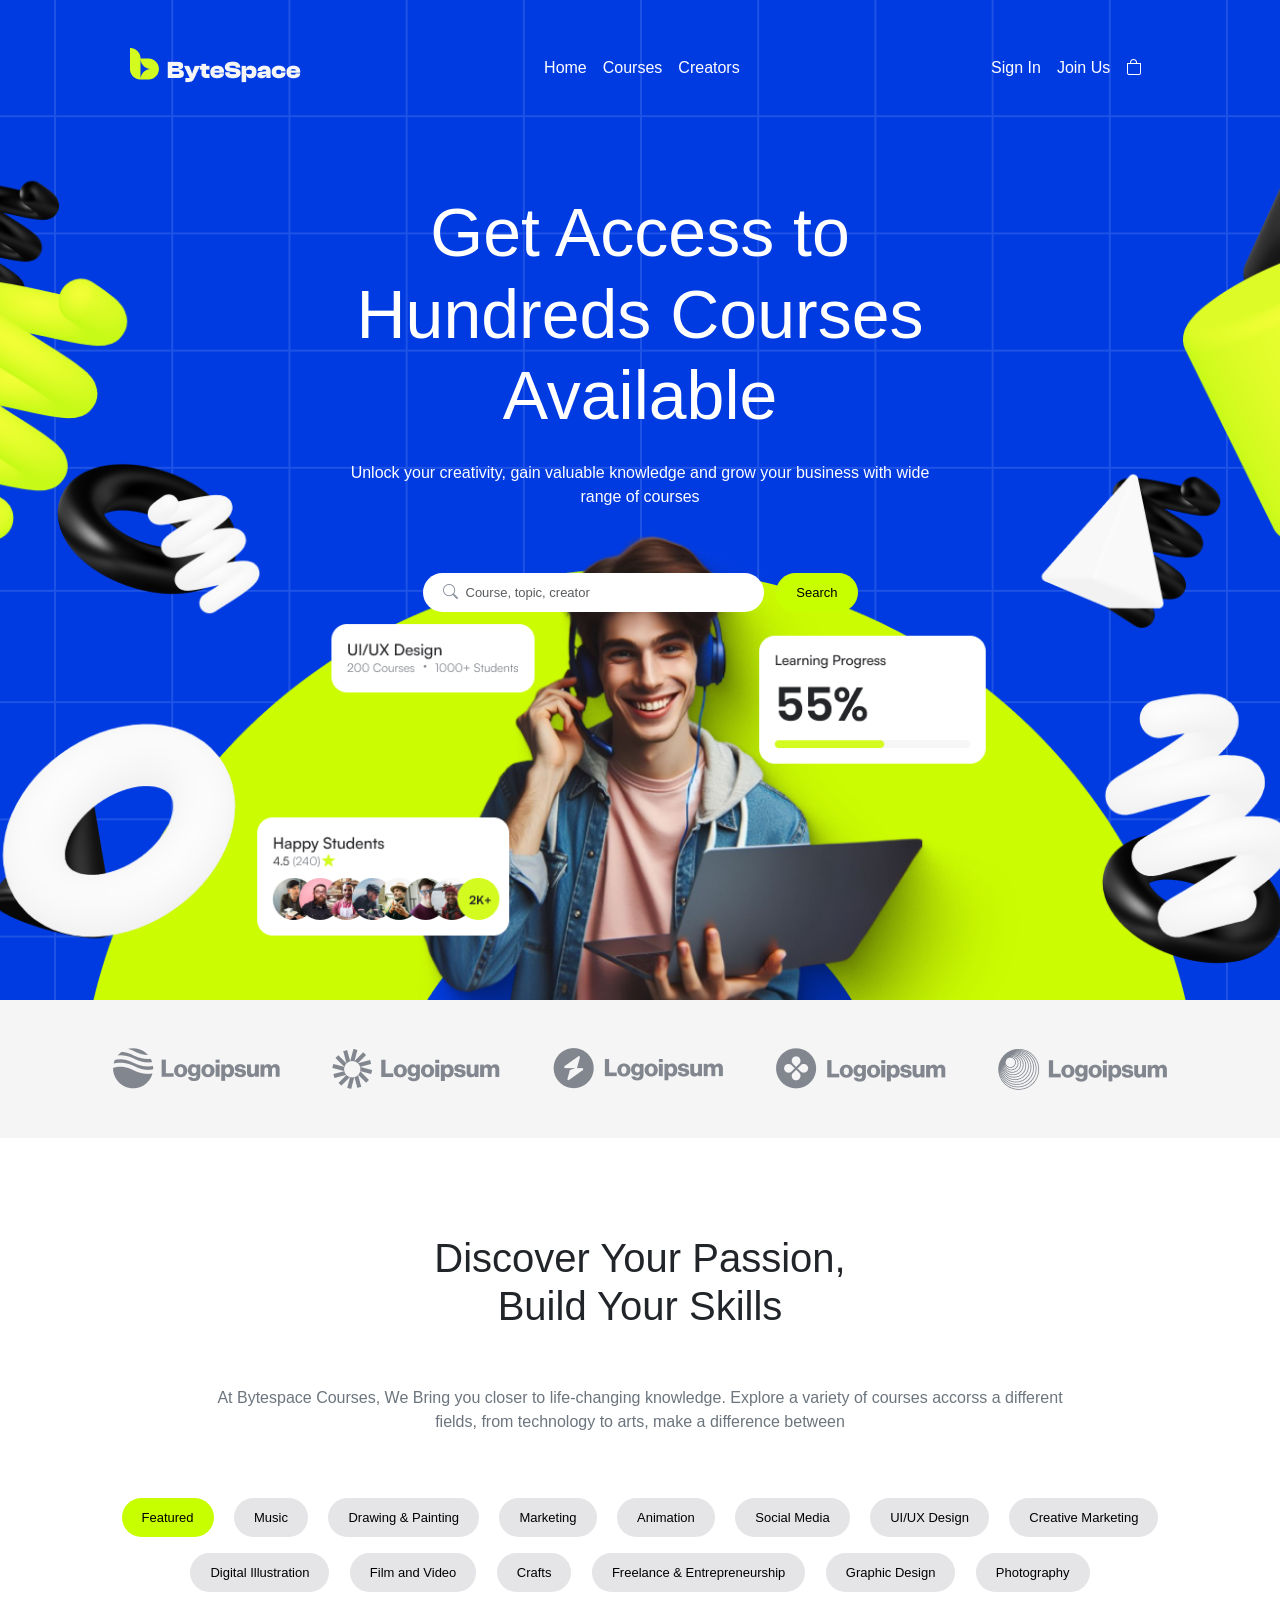
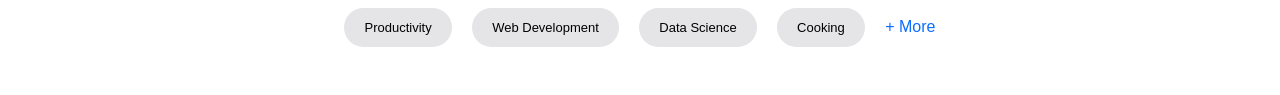
==== index.html @ 39fa448d "Completed first 3 layers" ====
<!DOCTYPE html>
<html lang="en">

<head>
    <meta charset="UTF-8">
    <meta name="viewport" content="width=device-width, initial-scale=1.0">
    <link href="https://cdn.jsdelivr.net/npm/bootstrap@5.3.8/dist/css/bootstrap.min.css" rel="stylesheet"
        integrity="sha384-sRIl4kxILFvY47J16cr9ZwB07vP4J8+LH7qKQnuqkuIAvNWLzeN8tE5YBujZqJLB" crossorigin="anonymous">
    <link rel="stylesheet" href="https://cdn.jsdelivr.net/npm/bootstrap-icons@1.13.1/font/bootstrap-icons.min.css">
    <link rel="stylesheet" href="style.css">
    <title>ByteSpace</title>
</head>

<body>
    <div class="container-top">
        <div class="container-fluid d-flex flex-row justify-content-around pt-5">
            <div><a href="#" class="text-decoration-none"><img class="m-0" src="./images/Header_Logo.png" alt=""></a>
            </div>
            <div>
                <ul class="list-unstyled d-flex flex-row justify-content-center pt-2">
                    <li><a class="text-decoration-none text- text-white px-2" href="#">Home</a></li>
                    <li><a class="text-decoration-none text-white px-2" href="#">Courses</a></li>
                    <li><a class="text-decoration-none text-white px-2" href="#">Creators</a></li>
                </ul>
            </div>
            <div>
                <ul class="list-unstyled d-flex flex-row justify-content-center pt-2">
                    <li><a class="text-decoration-none text- text-white px-2" href="#">Sign In</a></li>
                    <li><a class="text-decoration-none text-white px-2" href="#">Join Us</a></li>
                    <li><a class="text-decoration-none text-white px-2" href="#"><i class="bi bi-bag"></i></a></li>
                </ul>
            </div>

        </div>
        <div class="container-fluid w-50 text-center pt-5">
            <h1 class="text-white pt-5 font-size-100">Get Access to Hundreds Courses Available</h1>
            <p class="text-white pt-3">Unlock your creativity, gain valuable knowledge and grow your business with wide
                range of courses</p>
        </div>
        <div class="container-fluid w-100 d-flex flex-row justify-content-center pt-5">
            <div class="search-container w-100 text-center">
                <div class="search-box">
                    <i class="bi bi-search search-icon"></i>

                    <input type="text" class="form-control search-input" placeholder="Course, topic, creator" />
                </div>

                <button class="btn btn-design-1">
                    Search
                </button>
            </div>
        </div>
    </div>

    <div class="container-fluid logos-background">
        <div class="d-flex flex-row justify-content-evenly py-5 px-5">
            <a href="#"><img src="./images/logoipsum1.png" alt=""></a>
            <a href="#"><img src="./images/logoipsum2.png" alt=""></a>
            <a href="#"><img src="./images/logoipsum3.png" alt=""></a>
            <a href="#"><img src="./images/logoipsum4.png" alt=""></a>
            <a href="#"><img src="./images/logoipsum5.png" alt=""></a>
        </div>
    </div>

    <div class="container-fluid pt-5 text-center pb-5">
        <h1 class="py-5 text-center">Discover Your Passion,<br> Build Your Skills</h1>
        <p class="text-secondary text-center">At Bytespace Courses, We Bring you closer to life-changing knowledge.
            Explore a variety of courses accorss a different <br> fields, from technology to arts, make a difference
            between </p>
        <div class="text-center pt-5">
            <div class="pb-3">
                <button class="btn btn-design-1 mx-2">Featured</button>
                <button class="btn btn-design-2 mx-2">Music</button>
                <button class="btn btn-design-2 mx-2">Drawing & Painting</button>
                <button class="btn btn-design-2 mx-2">Marketing</button>
                <button class="btn btn-design-2 mx-2">Animation</button>
                <button class="btn btn-design-2 mx-2">Social Media</button>
                <button class="btn btn-design-2 mx-2">UI/UX Design</button>
                <button class="btn btn-design-2 mx-2">Creative Marketing</button>
            </div>
            <div class="pb-3">
                <button class="btn btn-design-2 mx-2">Digital Illustration</button>
                <button class="btn btn-design-2 mx-2">Film and Video</button>
                <button class="btn btn-design-2 mx-2">Crafts</button>
                <button class="btn btn-design-2 mx-2">Freelance & Entrepreneurship</button>
                <button class="btn btn-design-2 mx-2">Graphic Design</button>
                <button class="btn btn-design-2 mx-2">Photography</button>
            </div>
            <div>
                <button class="btn btn-design-2 mx-2">Productivity</button>
                <button class="btn btn-design-2 mx-2">Web Development</button>
                <button class="btn btn-design-2 mx-2">Data Science</button>
                <button class="btn btn-design-2 mx-2">Cooking</button>
                <a href="#" class="text-decoration-none text-primary mx-2">+ More</a>
            </div>

        </div>
    </div>

    <div class="container-fluid">
        
    </div>
    <script src="https://cdn.jsdelivr.net/npm/bootstrap@5.3.8/dist/js/bootstrap.bundle.min.js"
        integrity="sha384-FKyoEForCGlyvwx9Hj09JcYn3nv7wiPVlz7YYwJrWVcXK/BmnVDxM+D2scQbITxI"
        crossorigin="anonymous"></script>
</body>

</html>
---- style.css ----
@import url('https://fontshare.com[]=satoshi@300,400,500,700,900&display=swap');

body {
    margin: 0;
    font-family: 'Satoshi', sans-serif;
}

.custom-width-100 {
    display: block;
    width: 100%;
}

.container-top {
    height: 1000px;
    background-image: url("./images/Hero_Frame.png");
    background-size: cover;
    background-position: center;
    background-repeat: no-repeat;
}

.font-size-100 {
    font-size: 68px;
}

.search-container {
    display: flex;
    align-items: center;
    justify-content: center;
    gap: 12px;
    width: 100%;
    max-width: 435px;
}

.search-box {
    position: relative;
    flex: 1;
}

.search-icon {
    position: absolute;
    left: 20px;
    top: 50%;
    transform: translateY(-50%);
    color: #8b939f;
    font-size: 15px;
    z-index: 2;
}

.search-input {
    height: 39px;
    border: none;
    border-radius: 25px;
    padding-left: 43px;
    padding-right: 20px;
    font-size: 13px;
    box-shadow: none;
}

.search-input:focus {
    box-shadow: none;
    outline: none;
}

.btn-design-1 {
    height: 39px;
    padding: 0 20px;
    border-radius: 25px;
    background-color: #c8ff00;
    color: #000;
    border: none;
    font-size: 13px;
}

.btn-design-1:hover {
    background-color: #b8ed00;
}

.logos-background {
    background-color: #F5F5F6
}

.btn-design-2 {
    height: 39px;
    padding: 0 20px;
    border-radius: 25px;
    background-color: #E5E5E7;
    color: #000;
    border: none;
    font-size: 13px;
}

.btn-design-2:hover {
    background-color: #8b939f;
}
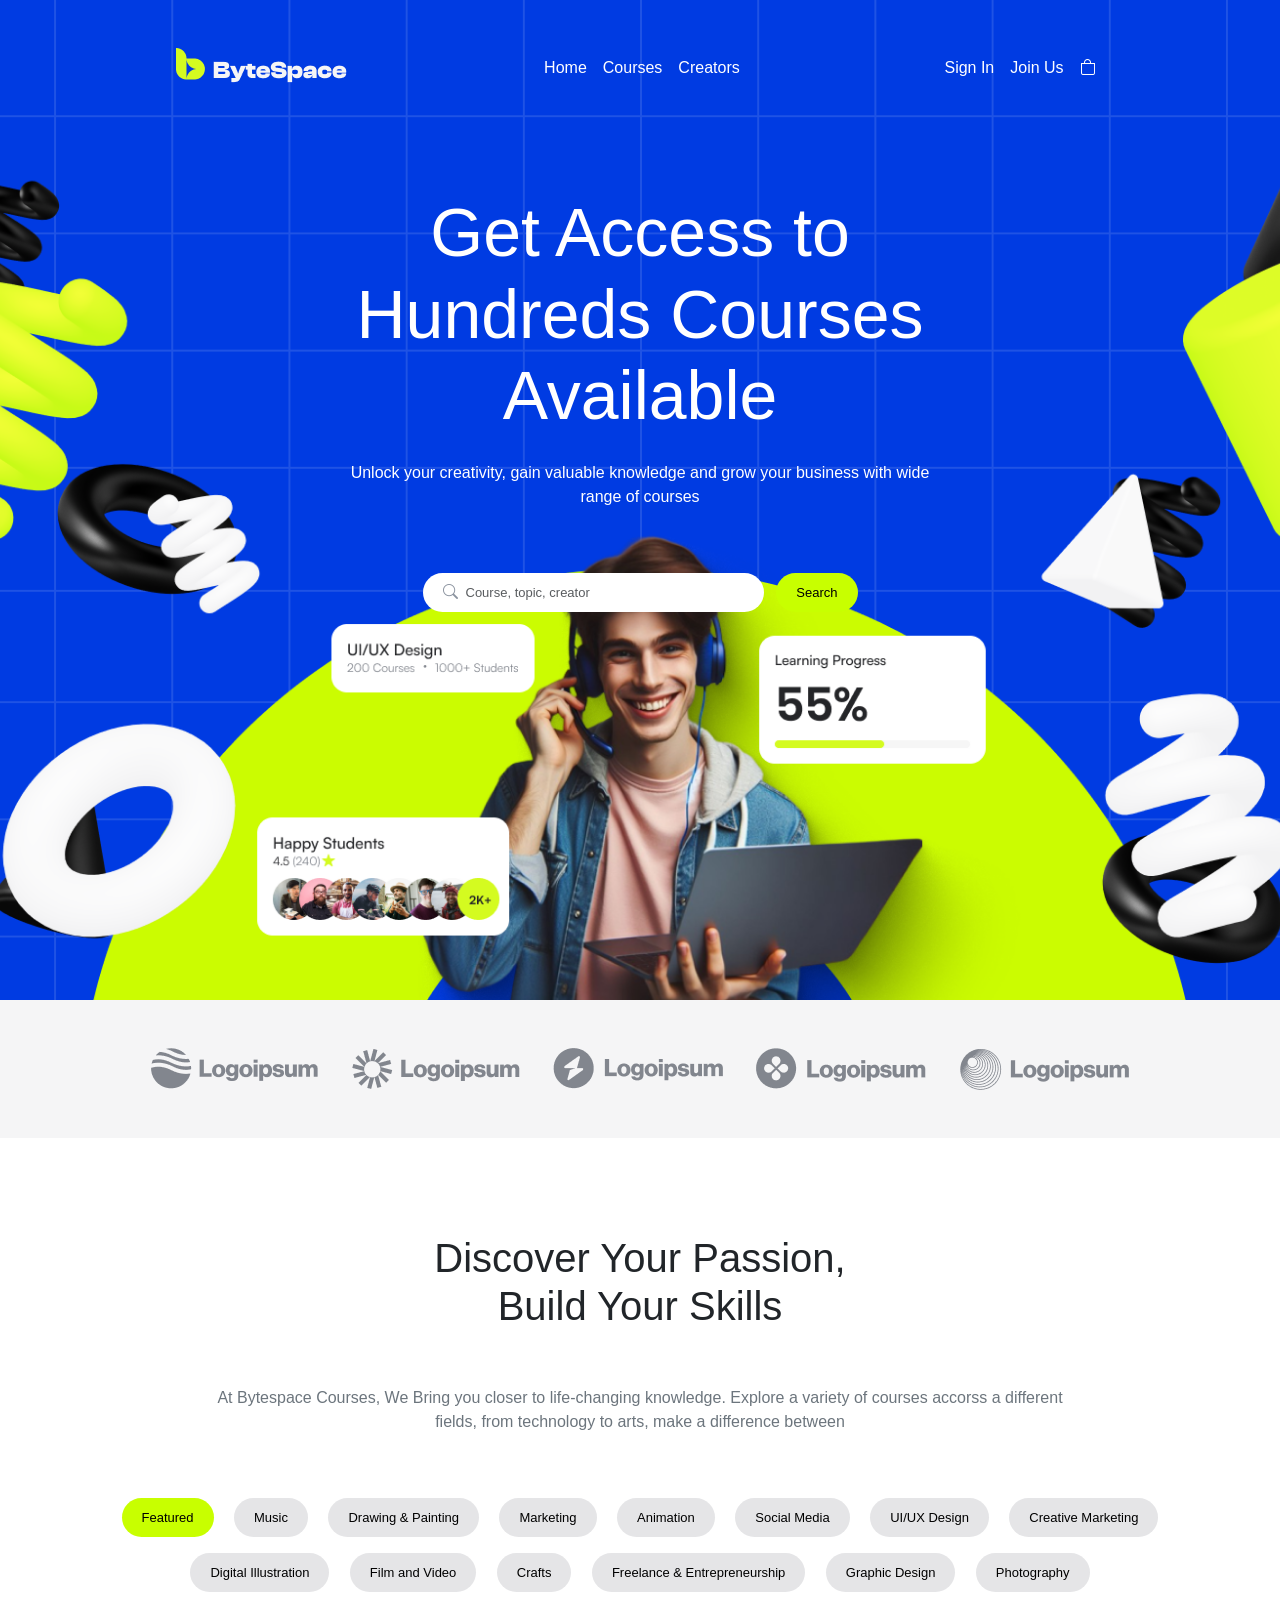
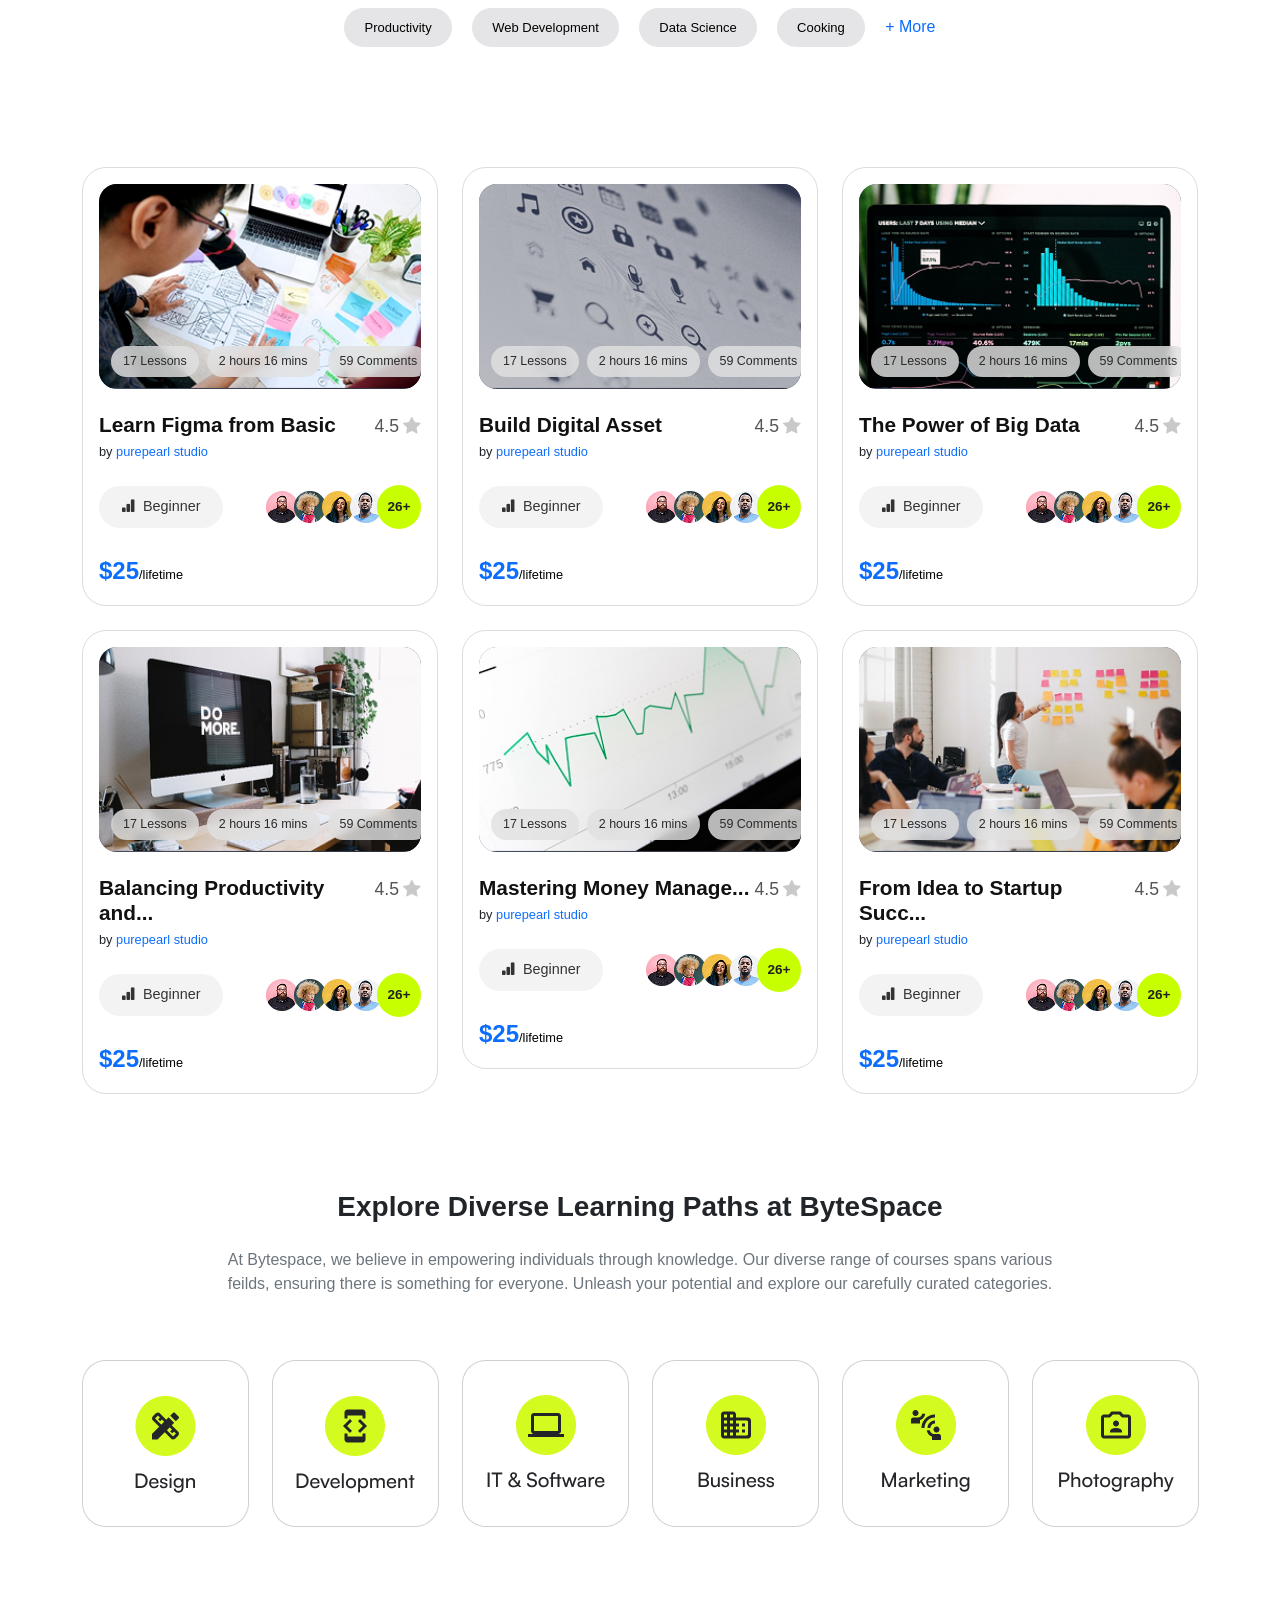
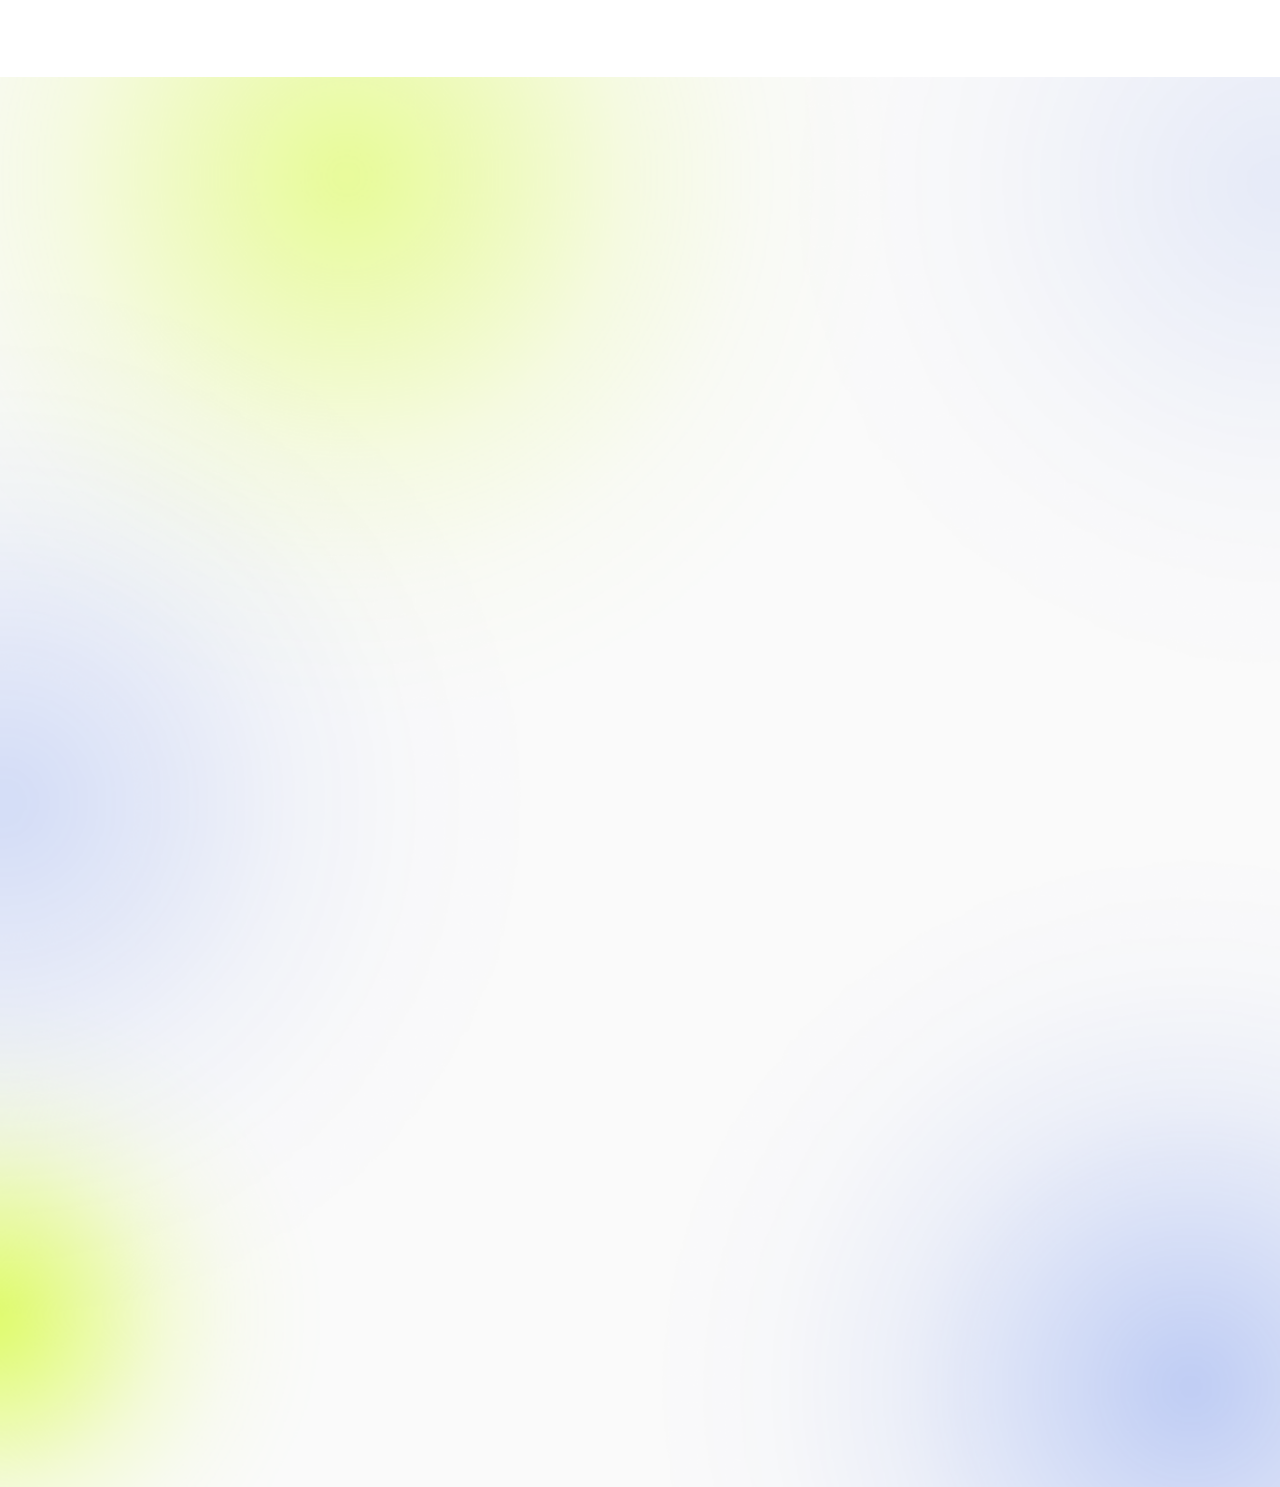
==== commit 365a9152: "Created upto the categories part" ====
--- a/index.html
+++ b/index.html
@@ -2,107 +2,338 @@
 <html lang="en">
 
 <head>
-    <meta charset="UTF-8">
-    <meta name="viewport" content="width=device-width, initial-scale=1.0">
-    <link href="https://cdn.jsdelivr.net/npm/bootstrap@5.3.8/dist/css/bootstrap.min.css" rel="stylesheet"
-        integrity="sha384-sRIl4kxILFvY47J16cr9ZwB07vP4J8+LH7qKQnuqkuIAvNWLzeN8tE5YBujZqJLB" crossorigin="anonymous">
-    <link rel="stylesheet" href="https://cdn.jsdelivr.net/npm/bootstrap-icons@1.13.1/font/bootstrap-icons.min.css">
-    <link rel="stylesheet" href="style.css">
-    <title>ByteSpace</title>
+  <meta charset="UTF-8">
+  <meta name="viewport" content="width=device-width, initial-scale=1.0">
+  <link href="https://cdn.jsdelivr.net/npm/bootstrap@5.3.8/dist/css/bootstrap.min.css" rel="stylesheet"
+    integrity="sha384-sRIl4kxILFvY47J16cr9ZwB07vP4J8+LH7qKQnuqkuIAvNWLzeN8tE5YBujZqJLB" crossorigin="anonymous">
+  <link rel="stylesheet" href="https://cdn.jsdelivr.net/npm/bootstrap-icons@1.13.1/font/bootstrap-icons.min.css">
+  <link rel="stylesheet" href="style.css">
+  <title>ByteSpace</title>
 </head>
 
 <body>
-    <div class="container-top">
-        <div class="container-fluid d-flex flex-row justify-content-around pt-5">
-            <div><a href="#" class="text-decoration-none"><img class="m-0" src="./images/Header_Logo.png" alt=""></a>
-            </div>
-            <div>
-                <ul class="list-unstyled d-flex flex-row justify-content-center pt-2">
-                    <li><a class="text-decoration-none text- text-white px-2" href="#">Home</a></li>
-                    <li><a class="text-decoration-none text-white px-2" href="#">Courses</a></li>
-                    <li><a class="text-decoration-none text-white px-2" href="#">Creators</a></li>
-                </ul>
-            </div>
-            <div>
-                <ul class="list-unstyled d-flex flex-row justify-content-center pt-2">
-                    <li><a class="text-decoration-none text- text-white px-2" href="#">Sign In</a></li>
-                    <li><a class="text-decoration-none text-white px-2" href="#">Join Us</a></li>
-                    <li><a class="text-decoration-none text-white px-2" href="#"><i class="bi bi-bag"></i></a></li>
-                </ul>
-            </div>
-
-        </div>
-        <div class="container-fluid w-50 text-center pt-5">
-            <h1 class="text-white pt-5 font-size-100">Get Access to Hundreds Courses Available</h1>
-            <p class="text-white pt-3">Unlock your creativity, gain valuable knowledge and grow your business with wide
-                range of courses</p>
-        </div>
-        <div class="container-fluid w-100 d-flex flex-row justify-content-center pt-5">
-            <div class="search-container w-100 text-center">
-                <div class="search-box">
-                    <i class="bi bi-search search-icon"></i>
-
-                    <input type="text" class="form-control search-input" placeholder="Course, topic, creator" />
-                </div>
-
-                <button class="btn btn-design-1">
-                    Search
-                </button>
-            </div>
-        </div>
-    </div>
-
-    <div class="container-fluid logos-background">
-        <div class="d-flex flex-row justify-content-evenly py-5 px-5">
-            <a href="#"><img src="./images/logoipsum1.png" alt=""></a>
-            <a href="#"><img src="./images/logoipsum2.png" alt=""></a>
-            <a href="#"><img src="./images/logoipsum3.png" alt=""></a>
-            <a href="#"><img src="./images/logoipsum4.png" alt=""></a>
-            <a href="#"><img src="./images/logoipsum5.png" alt=""></a>
-        </div>
-    </div>
-
-    <div class="container-fluid pt-5 text-center pb-5">
-        <h1 class="py-5 text-center">Discover Your Passion,<br> Build Your Skills</h1>
-        <p class="text-secondary text-center">At Bytespace Courses, We Bring you closer to life-changing knowledge.
-            Explore a variety of courses accorss a different <br> fields, from technology to arts, make a difference
-            between </p>
-        <div class="text-center pt-5">
-            <div class="pb-3">
-                <button class="btn btn-design-1 mx-2">Featured</button>
-                <button class="btn btn-design-2 mx-2">Music</button>
-                <button class="btn btn-design-2 mx-2">Drawing & Painting</button>
-                <button class="btn btn-design-2 mx-2">Marketing</button>
-                <button class="btn btn-design-2 mx-2">Animation</button>
-                <button class="btn btn-design-2 mx-2">Social Media</button>
-                <button class="btn btn-design-2 mx-2">UI/UX Design</button>
-                <button class="btn btn-design-2 mx-2">Creative Marketing</button>
-            </div>
-            <div class="pb-3">
-                <button class="btn btn-design-2 mx-2">Digital Illustration</button>
-                <button class="btn btn-design-2 mx-2">Film and Video</button>
-                <button class="btn btn-design-2 mx-2">Crafts</button>
-                <button class="btn btn-design-2 mx-2">Freelance & Entrepreneurship</button>
-                <button class="btn btn-design-2 mx-2">Graphic Design</button>
-                <button class="btn btn-design-2 mx-2">Photography</button>
-            </div>
-            <div>
-                <button class="btn btn-design-2 mx-2">Productivity</button>
-                <button class="btn btn-design-2 mx-2">Web Development</button>
-                <button class="btn btn-design-2 mx-2">Data Science</button>
-                <button class="btn btn-design-2 mx-2">Cooking</button>
-                <a href="#" class="text-decoration-none text-primary mx-2">+ More</a>
-            </div>
-
-        </div>
-    </div>
-
-    <div class="container-fluid">
-        
-    </div>
-    <script src="https://cdn.jsdelivr.net/npm/bootstrap@5.3.8/dist/js/bootstrap.bundle.min.js"
-        integrity="sha384-FKyoEForCGlyvwx9Hj09JcYn3nv7wiPVlz7YYwJrWVcXK/BmnVDxM+D2scQbITxI"
-        crossorigin="anonymous"></script>
+  <div class="container-top">
+    <div class="container d-flex flex-row justify-content-around pt-5">
+      <div><a href="#" class="text-decoration-none"><img class="m-0" src="./images/Header_Logo.png" alt=""></a>
+      </div>
+      <div>
+        <ul class="list-unstyled d-flex flex-row justify-content-center pt-2">
+          <li><a class="text-decoration-none text- text-white px-2" href="#">Home</a></li>
+          <li><a class="text-decoration-none text-white px-2" href="#">Courses</a></li>
+          <li><a class="text-decoration-none text-white px-2" href="#">Creators</a></li>
+        </ul>
+      </div>
+      <div>
+        <ul class="list-unstyled d-flex flex-row justify-content-center pt-2">
+          <li><a class="text-decoration-none text- text-white px-2" href="#">Sign In</a></li>
+          <li><a class="text-decoration-none text-white px-2" href="#">Join Us</a></li>
+          <li><a class="text-decoration-none text-white px-2" href="#"><i class="bi bi-bag"></i></a></li>
+        </ul>
+      </div>
+
+    </div>
+    <div class="container-fluid w-50 text-center pt-5">
+      <h1 class="text-white pt-5 font-size-68">Get Access to Hundreds Courses Available</h1>
+      <p class="text-white pt-3">Unlock your creativity, gain valuable knowledge and grow your business with wide
+        range of courses</p>
+    </div>
+    <div class="container-fluid w-100 d-flex flex-row justify-content-center pt-5">
+      <div class="search-container w-100 text-center">
+        <div class="search-box">
+          <i class="bi bi-search search-icon"></i>
+
+          <input type="text" class="form-control search-input" placeholder="Course, topic, creator" />
+        </div>
+
+        <button class="btn btn-design-1">
+          Search
+        </button>
+      </div>
+    </div>
+  </div>
+
+  <div class="container-fluid logos-background">
+
+    <div class="container d-flex flex-row justify-content-evenly py-5 px-5">
+      <a href="#"><img src="./images/logoipsum1.png" alt=""></a>
+      <a href="#"><img src="./images/logoipsum2.png" alt=""></a>
+      <a href="#"><img src="./images/logoipsum3.png" alt=""></a>
+      <a href="#"><img src="./images/logoipsum4.png" alt=""></a>
+      <a href="#"><img src="./images/logoipsum5.png" alt=""></a>
+    </div>
+  </div>
+
+  <div class="container pt-5 text-center pb-5">
+    <h1 class="py-5 text-center">Discover Your Passion,<br> Build Your Skills</h1>
+    <p class="text-secondary text-center">At Bytespace Courses, We Bring you closer to life-changing knowledge.
+      Explore a variety of courses accorss a different <br> fields, from technology to arts, make a difference
+      between </p>
+    <div class="text-center pt-5">
+      <div class="pb-3">
+        <button class="btn btn-design-1 mx-2">Featured</button>
+        <button class="btn btn-design-2 mx-2">Music</button>
+        <button class="btn btn-design-2 mx-2">Drawing & Painting</button>
+        <button class="btn btn-design-2 mx-2">Marketing</button>
+        <button class="btn btn-design-2 mx-2">Animation</button>
+        <button class="btn btn-design-2 mx-2">Social Media</button>
+        <button class="btn btn-design-2 mx-2">UI/UX Design</button>
+        <button class="btn btn-design-2 mx-2">Creative Marketing</button>
+      </div>
+      <div class="pb-3">
+        <button class="btn btn-design-2 mx-2">Digital Illustration</button>
+        <button class="btn btn-design-2 mx-2">Film and Video</button>
+        <button class="btn btn-design-2 mx-2">Crafts</button>
+        <button class="btn btn-design-2 mx-2">Freelance & Entrepreneurship</button>
+        <button class="btn btn-design-2 mx-2">Graphic Design</button>
+        <button class="btn btn-design-2 mx-2">Photography</button>
+      </div>
+      <div>
+        <button class="btn btn-design-2 mx-2">Productivity</button>
+        <button class="btn btn-design-2 mx-2">Web Development</button>
+        <button class="btn btn-design-2 mx-2">Data Science</button>
+        <button class="btn btn-design-2 mx-2">Cooking</button>
+        <a href="#" class="text-decoration-none text-primary mx-2">+ More</a>
+      </div>
+
+    </div>
+  </div>
+
+  <div class="container mt-5 mb-5">
+
+    <div class="row">
+      <div class="col-4">
+        <div class="course-card mt-4">
+          <div class="course-thumb">
+            <img src="./images/course_image_1.png" alt="course image 1">
+            <div class="thumb-pills">
+              <span class="thumb-pill">17 Lessons</span>
+              <span class="thumb-pill">2 hours 16 mins</span>
+              <span class="thumb-pill">59 Comments</span>
+            </div>
+          </div>
+          <div class="d-flex justify-content-between align-items-start mt-4">
+            <div>
+              <h3 class="course-title">Learn Figma from Basic</h3>
+              <div class="course-author mt-1">by <a href="#" class="text-primary">purepearl studio</a></div>
+            </div>
+            <div class="course-rating d-flex align-items-center gap-1">
+              4.5 <i class="bi bi-star-fill"></i>
+            </div>
+          </div>
+          <div class="d-flex align-items-center justify-content-between mt-4">
+            <span class="level-pill"><i class="bi bi-bar-chart-fill"></i> Beginner</span>
+
+            <div class="avatar-group">
+              <span class="avatar"><img src="./images/person_image_1.png" alt="person image 1"></span>
+              <span class="avatar"><img src="./images/person_image_2.png" alt="person image 2"></span>
+              <span class="avatar"><img src="./images/person_image_3.png" alt="person image 3"></span>
+              <span class="avatar"><img src="./images/person_image_4.png" alt="person image 4"></span>
+              <span class="avatar more">26+</span>
+            </div>
+          </div>
+          <div class="price mt-4  text-primary">$25<small class="text-black">/lifetime</small></div>
+        </div>
+      </div>
+
+      <div class="col-4">
+        <div class="course-card mt-4">
+          <div class="course-thumb">
+            <img src="./images/course_image_2.png" alt="Course Image 2">
+            <div class="thumb-pills">
+              <span class="thumb-pill">17 Lessons</span>
+              <span class="thumb-pill">2 hours 16 mins</span>
+              <span class="thumb-pill">59 Comments</span>
+            </div>
+          </div>
+          <div class="d-flex justify-content-between align-items-start mt-4">
+            <div>
+              <h3 class="course-title">Build Digital Asset</h3>
+              <div class="course-author mt-1">by <a class="text-primary" href="#">purepearl studio</a></div>
+            </div>
+            <div class="course-rating d-flex align-items-center gap-1">
+              4.5 <i class="bi bi-star-fill"></i>
+            </div>
+          </div>
+          <div class="d-flex align-items-center justify-content-between mt-4">
+            <span class="level-pill"><i class="bi bi-bar-chart-fill"></i> Beginner</span>
+
+            <div class="avatar-group">
+              <span class="avatar"><img src="./images/person_image_1.png" alt="person image 1"></span>
+              <span class="avatar"><img src="./images/person_image_2.png" alt="person image 2"></span>
+              <span class="avatar"><img src="./images/person_image_3.png" alt="person image 3"></span>
+              <span class="avatar"><img src="./images/person_image_4.png" alt="person image 4"></span>
+              <span class="avatar more">26+</span>
+            </div>
+          </div>
+          <div class="price mt-4  text-primary">$25<small class="text-black">/lifetime</small></div>
+        </div>
+      </div>
+
+      <div class="col-4">
+        <div class="course-card mt-4">
+          <div class="course-thumb">
+            <img src="./images/course_image_3.png" alt="Course image 3">
+            <div class="thumb-pills">
+              <span class="thumb-pill">17 Lessons</span>
+              <span class="thumb-pill">2 hours 16 mins</span>
+              <span class="thumb-pill">59 Comments</span>
+            </div>
+          </div>
+          <div class="d-flex justify-content-between align-items-start mt-4">
+            <div>
+              <h3 class="course-title">The Power of Big Data</h3>
+              <div class="course-author mt-1">by <a class="text-primary" href="#">purepearl studio</a></div>
+            </div>
+            <div class="course-rating d-flex align-items-center gap-1">
+              4.5 <i class="bi bi-star-fill"></i>
+            </div>
+          </div>
+          <div class="d-flex align-items-center justify-content-between mt-4">
+            <span class="level-pill"><i class="bi bi-bar-chart-fill"></i> Beginner</span>
+
+            <div class="avatar-group">
+              <span class="avatar"><img src="./images/person_image_1.png" alt="person image 1"></span>
+              <span class="avatar"><img src="./images/person_image_2.png" alt="person image 2"></span>
+              <span class="avatar"><img src="./images/person_image_3.png" alt="person image 3"></span>
+              <span class="avatar"><img src="./images/person_image_4.png" alt="person image 4"></span>
+              <span class="avatar more">26+</span>
+            </div>
+          </div>
+          <div class="price mt-4  text-primary">$25<small class="text-black">/lifetime</small></div>
+        </div>
+      </div>
+
+      <div class="col-4">
+        <div class="course-card mt-4">
+          <div class="course-thumb">
+            <img src="./images/course_image_4.png" alt="Course image 4">
+            <div class="thumb-pills">
+              <span class="thumb-pill">17 Lessons</span>
+              <span class="thumb-pill">2 hours 16 mins</span>
+              <span class="thumb-pill">59 Comments</span>
+            </div>
+          </div>
+          <div class="d-flex justify-content-between align-items-start mt-4">
+            <div>
+              <h3 class="course-title">Balancing Productivity and...</h3>
+              <div class="course-author mt-1">by <a class="text-primary" href="#">purepearl studio</a></div>
+            </div>
+            <div class="course-rating d-flex align-items-center gap-1">
+              4.5 <i class="bi bi-star-fill"></i>
+            </div>
+          </div>
+          <div class="d-flex align-items-center justify-content-between mt-4">
+            <span class="level-pill"><i class="bi bi-bar-chart-fill"></i> Beginner</span>
+
+            <div class="avatar-group">
+              <span class="avatar"><img src="./images/person_image_1.png" alt="person image 1"></span>
+              <span class="avatar"><img src="./images/person_image_2.png" alt="person image 2"></span>
+              <span class="avatar"><img src="./images/person_image_3.png" alt="person image 3"></span>
+              <span class="avatar"><img src="./images/person_image_4.png" alt="person image 4"></span>
+              <span class="avatar more">26+</span>
+            </div>
+          </div>
+          <div class="price mt-4  text-primary">$25<small class="text-black">/lifetime</small></div>
+        </div>
+      </div>
+
+      <div class="col-4">
+        <div class="course-card mt-4">
+          <div class="course-thumb">
+            <img src="./images/course_image_5.png" alt="Course Image 4">
+            <div class="thumb-pills">
+              <span class="thumb-pill">17 Lessons</span>
+              <span class="thumb-pill">2 hours 16 mins</span>
+              <span class="thumb-pill">59 Comments</span>
+            </div>
+          </div>
+          <div class="d-flex justify-content-between align-items-start mt-4">
+            <div>
+              <h3 class="course-title">Mastering Money Manage...</h3>
+              <div class="course-author mt-1">by <a class="text-primary" href="#">purepearl studio</a></div>
+            </div>
+            <div class="course-rating d-flex align-items-center gap-1">
+              4.5 <i class="bi bi-star-fill"></i>
+            </div>
+          </div>
+          <div class="d-flex align-items-center justify-content-between mt-4">
+            <span class="level-pill"><i class="bi bi-bar-chart-fill"></i> Beginner</span>
+
+            <div class="avatar-group">
+              <span class="avatar"><img src="./images/person_image_1.png" alt="person image 1"></span>
+              <span class="avatar"><img src="./images/person_image_2.png" alt="person image 2"></span>
+              <span class="avatar"><img src="./images/person_image_3.png" alt="person image 3"></span>
+              <span class="avatar"><img src="./images/person_image_4.png" alt="person image 4"></span>
+              <span class="avatar more">26+</span>
+            </div>
+          </div>
+          <div class="price mt-4  text-primary">$25<small class="text-black">/lifetime</small></div>
+        </div>
+      </div>
+
+      <div class="col-4">
+        <div class="course-card mt-4">
+          <div class="course-thumb">
+            <img src="./images/course_image_6.png" alt="Course Image 6">
+            <div class="thumb-pills">
+              <span class="thumb-pill">17 Lessons</span>
+              <span class="thumb-pill">2 hours 16 mins</span>
+              <span class="thumb-pill">59 Comments</span>
+            </div>
+          </div>
+          <div class="d-flex justify-content-between align-items-start mt-4">
+            <div>
+              <h3 class="course-title">From Idea to Startup Succ...</h3>
+              <div class="course-author mt-1">by <a class="text-primary" href="#">purepearl studio</a></div>
+            </div>
+            <div class="course-rating d-flex align-items-center gap-1">
+              4.5 <i class="bi bi-star-fill"></i>
+            </div>
+          </div>
+          <div class="d-flex align-items-center justify-content-between mt-4">
+            <span class="level-pill"><i class="bi bi-bar-chart-fill"></i> Beginner</span>
+
+            <div class="avatar-group">
+              <span class="avatar"><img src="./images/person_image_1.png" alt="person image 1"></span>
+              <span class="avatar"><img src="./images/person_image_2.png" alt="person image 2"></span>
+              <span class="avatar"><img src="./images/person_image_3.png" alt="person image 3"></span>
+              <span class="avatar"><img src="./images/person_image_4.png" alt="person image 4"></span>
+              <span class="avatar more">26+</span>
+            </div>
+          </div>
+          <div class="price mt-4  text-primary">$25<small class="text-black">/lifetime</small></div>
+        </div>
+      </div>
+    </div>
+
+  </div>
+
+  <div class="container mt-5 mb-5 text-center">
+    <h3 class="pt-5 fw-bold">Explore Diverse Learning Paths at ByteSpace</h3>
+    <p class="text-secondary pt-3 pb-5">At Bytespace, we believe in empowering individuals through knowledge. Our
+      diverse range of courses spans various <br> feilds, ensuring there is something for everyone. Unleash your
+      potential and explore our carefully curated categories.
+    </p>
+    <div class="row">
+      <div class="col-2"><a href="#"><img src="./images/Categories_Card_1.png" alt=""></a></div>
+      <div class="col-2"><a href="#"><img src="./images/Categories_Card_2.png" alt=""></a></div>
+      <div class="col-2"><a href="#"><img src="./images/Categories_Card_3.png" alt=""></a></div>
+      <div class="col-2"><a href="#"><img src="./images/Categories_Card_4.png" alt=""></a></div>
+      <div class="col-2"><a href="#"><img src="./images/Categories_Card_5.png" alt=""></a></div>
+      <div class="col-2"><a href="#"><img src="./images/Categories_Card_6.png" alt=""></a></div>
+    </div>
+
+  </div>
+
+  <div class="adv_container ">
+    <div class="container">
+
+    </div>
+  </div>
+
+  <script src="https://cdn.jsdelivr.net/npm/bootstrap@5.3.8/dist/js/bootstrap.bundle.min.js"
+    integrity="sha384-FKyoEForCGlyvwx9Hj09JcYn3nv7wiPVlz7YYwJrWVcXK/BmnVDxM+D2scQbITxI"
+    crossorigin="anonymous"></script>
 </body>
 
 </html>
--- a/style.css
+++ b/style.css
@@ -1,94 +1,229 @@
 @import url('https://fontshare.com[]=satoshi@300,400,500,700,900&display=swap');
 
 body {
-    margin: 0;
-    font-family: 'Satoshi', sans-serif;
+  margin: 0;
+  font-family: 'Satoshi', sans-serif;
 }
 
 .custom-width-100 {
-    display: block;
-    width: 100%;
+  display: block;
+  width: 100%;
 }
 
 .container-top {
-    height: 1000px;
-    background-image: url("./images/Hero_Frame.png");
-    background-size: cover;
-    background-position: center;
-    background-repeat: no-repeat;
-}
-
-.font-size-100 {
-    font-size: 68px;
+  height: 1000px;
+  background-image: url("./images/Hero_Frame.png");
+  background-size: cover;
+  background-position: center;
+  background-repeat: no-repeat;
+}
+
+.font-size-68 {
+  font-size: 68px;
 }
 
 .search-container {
-    display: flex;
-    align-items: center;
-    justify-content: center;
-    gap: 12px;
-    width: 100%;
-    max-width: 435px;
+  display: flex;
+  align-items: center;
+  justify-content: center;
+  gap: 12px;
+  width: 100%;
+  max-width: 435px;
 }
 
 .search-box {
-    position: relative;
-    flex: 1;
+  position: relative;
+  flex: 1;
 }
 
 .search-icon {
-    position: absolute;
-    left: 20px;
-    top: 50%;
-    transform: translateY(-50%);
-    color: #8b939f;
-    font-size: 15px;
-    z-index: 2;
+  position: absolute;
+  left: 20px;
+  top: 50%;
+  transform: translateY(-50%);
+  color: #8b939f;
+  font-size: 15px;
+  z-index: 2;
 }
 
 .search-input {
-    height: 39px;
-    border: none;
-    border-radius: 25px;
-    padding-left: 43px;
-    padding-right: 20px;
-    font-size: 13px;
-    box-shadow: none;
+  height: 39px;
+  border: none;
+  border-radius: 25px;
+  padding-left: 43px;
+  padding-right: 20px;
+  font-size: 13px;
+  box-shadow: none;
 }
 
 .search-input:focus {
-    box-shadow: none;
-    outline: none;
+  box-shadow: none;
+  outline: none;
 }
 
 .btn-design-1 {
-    height: 39px;
-    padding: 0 20px;
-    border-radius: 25px;
-    background-color: #c8ff00;
-    color: #000;
-    border: none;
-    font-size: 13px;
+  height: 39px;
+  padding: 0 20px;
+  border-radius: 25px;
+  background-color: #c8ff00;
+  color: #000;
+  border: none;
+  font-size: 13px;
 }
 
 .btn-design-1:hover {
-    background-color: #b8ed00;
+  background-color: #b8ed00;
 }
 
 .logos-background {
-    background-color: #F5F5F6
+  background-color: #F5F5F6
 }
 
 .btn-design-2 {
-    height: 39px;
-    padding: 0 20px;
-    border-radius: 25px;
-    background-color: #E5E5E7;
-    color: #000;
-    border: none;
-    font-size: 13px;
+  height: 39px;
+  padding: 0 20px;
+  border-radius: 25px;
+  background-color: #E5E5E7;
+  color: #000;
+  border: none;
+  font-size: 13px;
 }
 
 .btn-design-2:hover {
-    background-color: #8b939f;
+  background-color: #8b939f;
+}
+
+.course-card {
+  width: 100%;
+  max-width: 373px;
+  background: #fff;
+  border: 1px solid #dcdcdc;
+  border-radius: 24px;
+  padding: 16px;
+  cursor: pointer;
+}
+
+
+.course-thumb {
+  position: relative;
+  height: 205px;
+  border-radius: 18px;
+  overflow: hidden;
+  background: linear-gradient(135deg, #5b6b8c, #2b2f3a);
+
+}
+
+.course-thumb img {
+  width: 100%;
+  height: 100%;
+  object-fit: cover;
+}
+
+.thumb-pills {
+  position: absolute;
+  left: 12px;
+  right: 12px;
+  bottom: 12px;
+  display: flex;
+  gap: 8px;
+}
+
+.thumb-pill {
+  background: rgba(225, 225, 225, .82);
+  backdrop-filter: blur(4px);
+  color: #2b2b2b;
+  font-size: .78rem;
+  padding: 6px 12px;
+  border-radius: 999px;
+  white-space: nowrap;
+}
+
+.course-title {
+  font-size: 1.3rem;
+  font-weight: 700;
+  color: #111;
+  margin: 0;
+}
+
+.course-author {
+  font-size: .8rem;
+  color: var(--muted);
+}
+
+.course-author a {
+  color: var(--brand-blue);
+  text-decoration: none;
+}
+
+.course-rating {
+  font-size: 1.1rem;
+  color: #555;
+}
+
+.course-rating .bi-star-fill {
+  color: #c9c9c9;
+}
+
+.level-pill {
+  display: inline-flex;
+  align-items: center;
+  gap: 8px;
+  background: #f3f3f3;
+  border-radius: 999px;
+  padding: 10px 22px;
+  font-size: .9rem;
+  color: #333;
+}
+
+.avatar-group {
+  display: flex;
+  align-items: center;
+}
+
+.avatar {
+  width: 38px;
+  height: 38px;
+  border-radius: 50%;
+  border: 2px solid transparent;
+  margin-left: -10px;
+  object-fit: cover;
+  display: grid;
+  place-items: center;
+  font-size: .75rem;
+  font-weight: 700;
+  color: #fff;
+}
+
+.avatar:first-child {
+  margin-left: 0;
+}
+
+.avatar.more {
+  width: 44px;
+  height: 44px;
+  background: #c8ff00;
+  color: #222;
+  font-size: .85rem;
+  margin-left: -8px;
+}
+
+.price {
+  font-size: 1.5rem;
+  font-weight: 700;
+  color: var(--brand-blue);
+}
+
+.price small {
+  font-size: .8rem;
+  font-weight: 400;
+  color: var(--muted);
+}
+
+.adv_container{
+  height: 1410px;
+  margin-top: 150px;
+  background-image: url("./images/adv_background.png");
+  background-size: cover;
+  background-position: center;
+  background-repeat: no-repeat;
 }
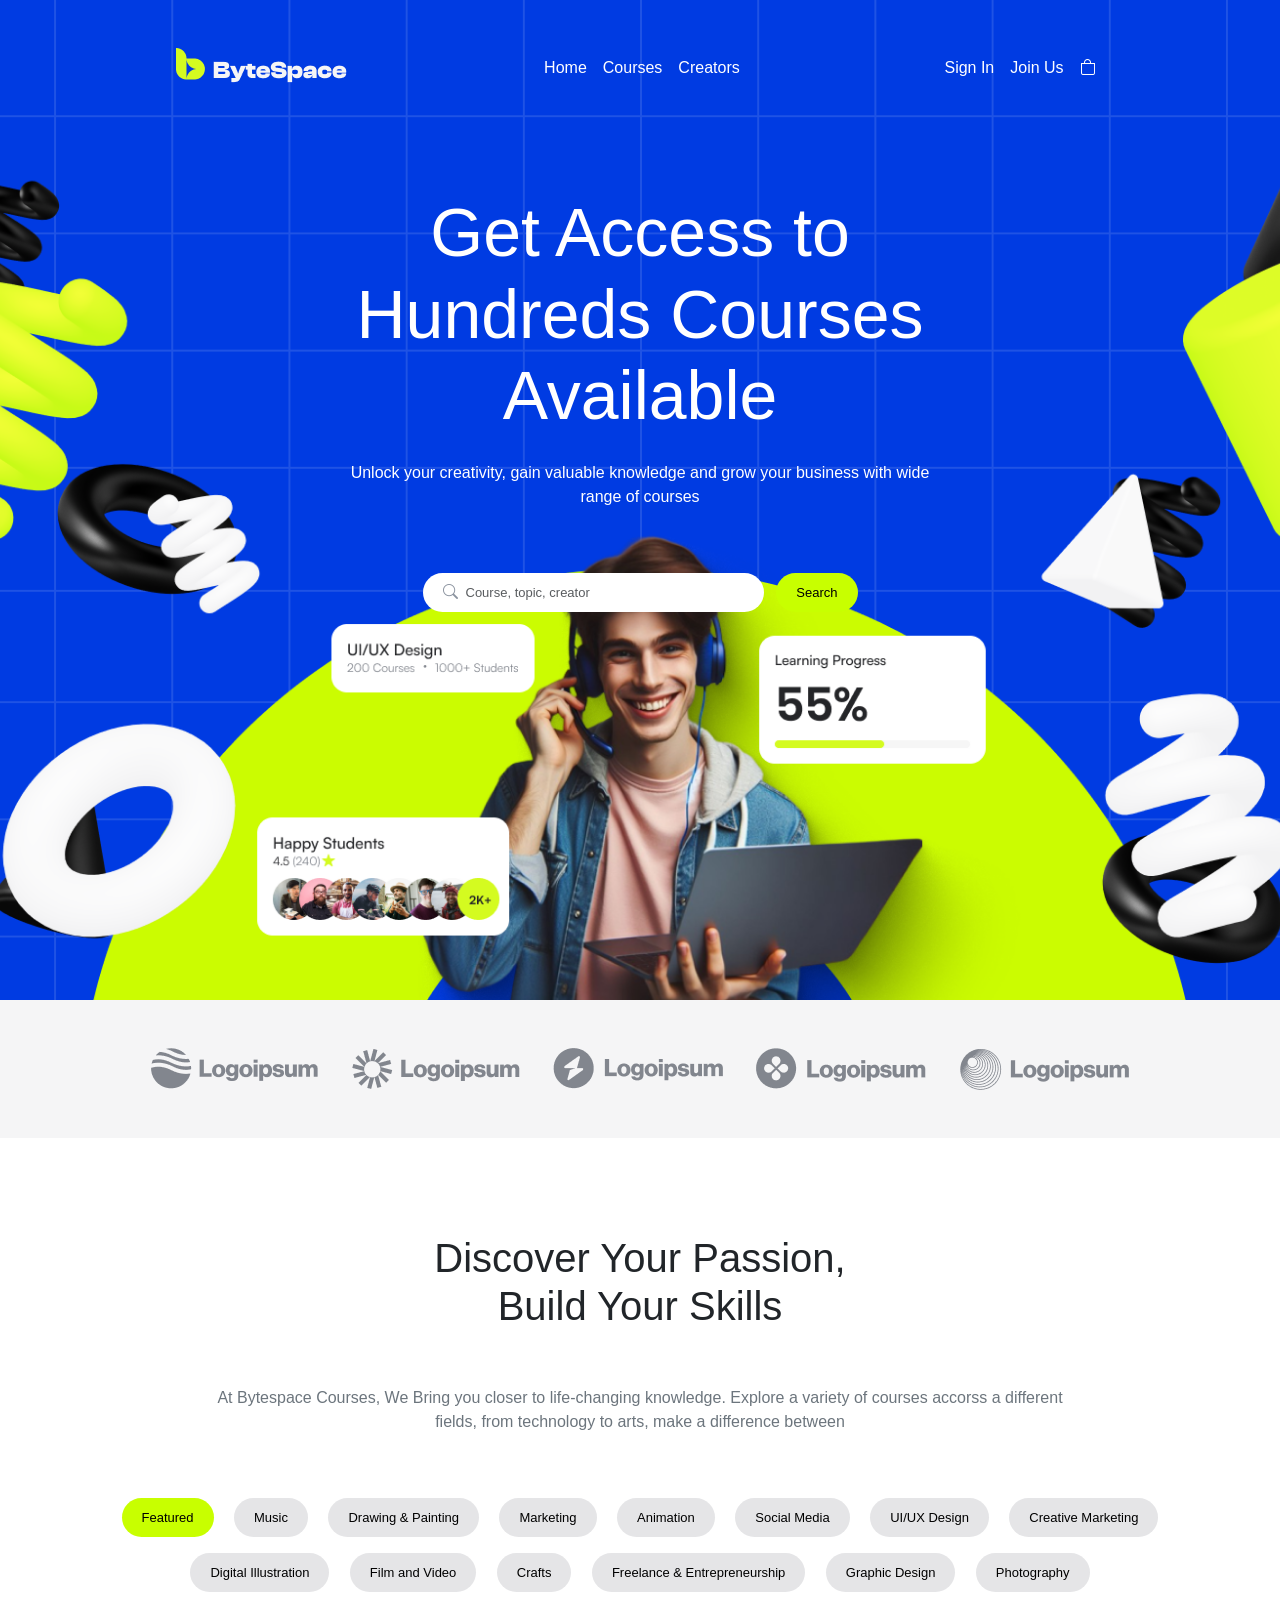
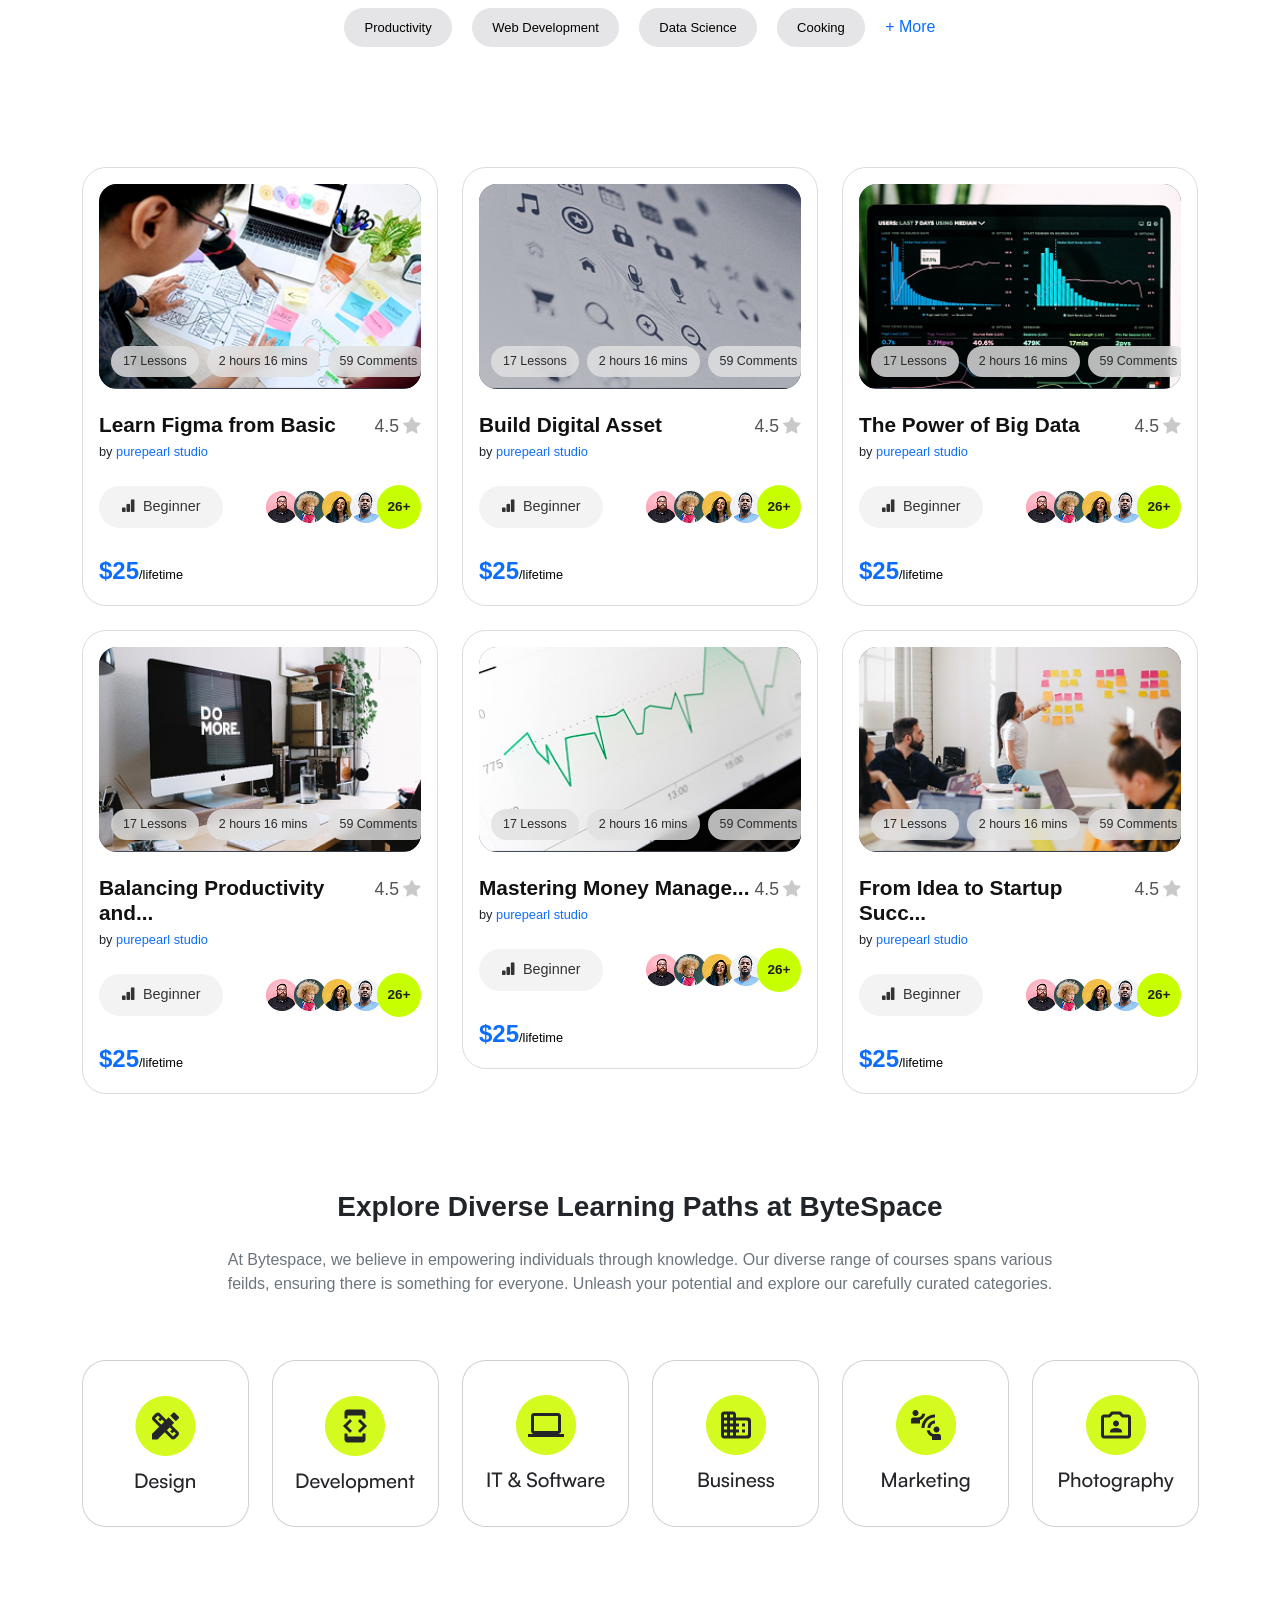
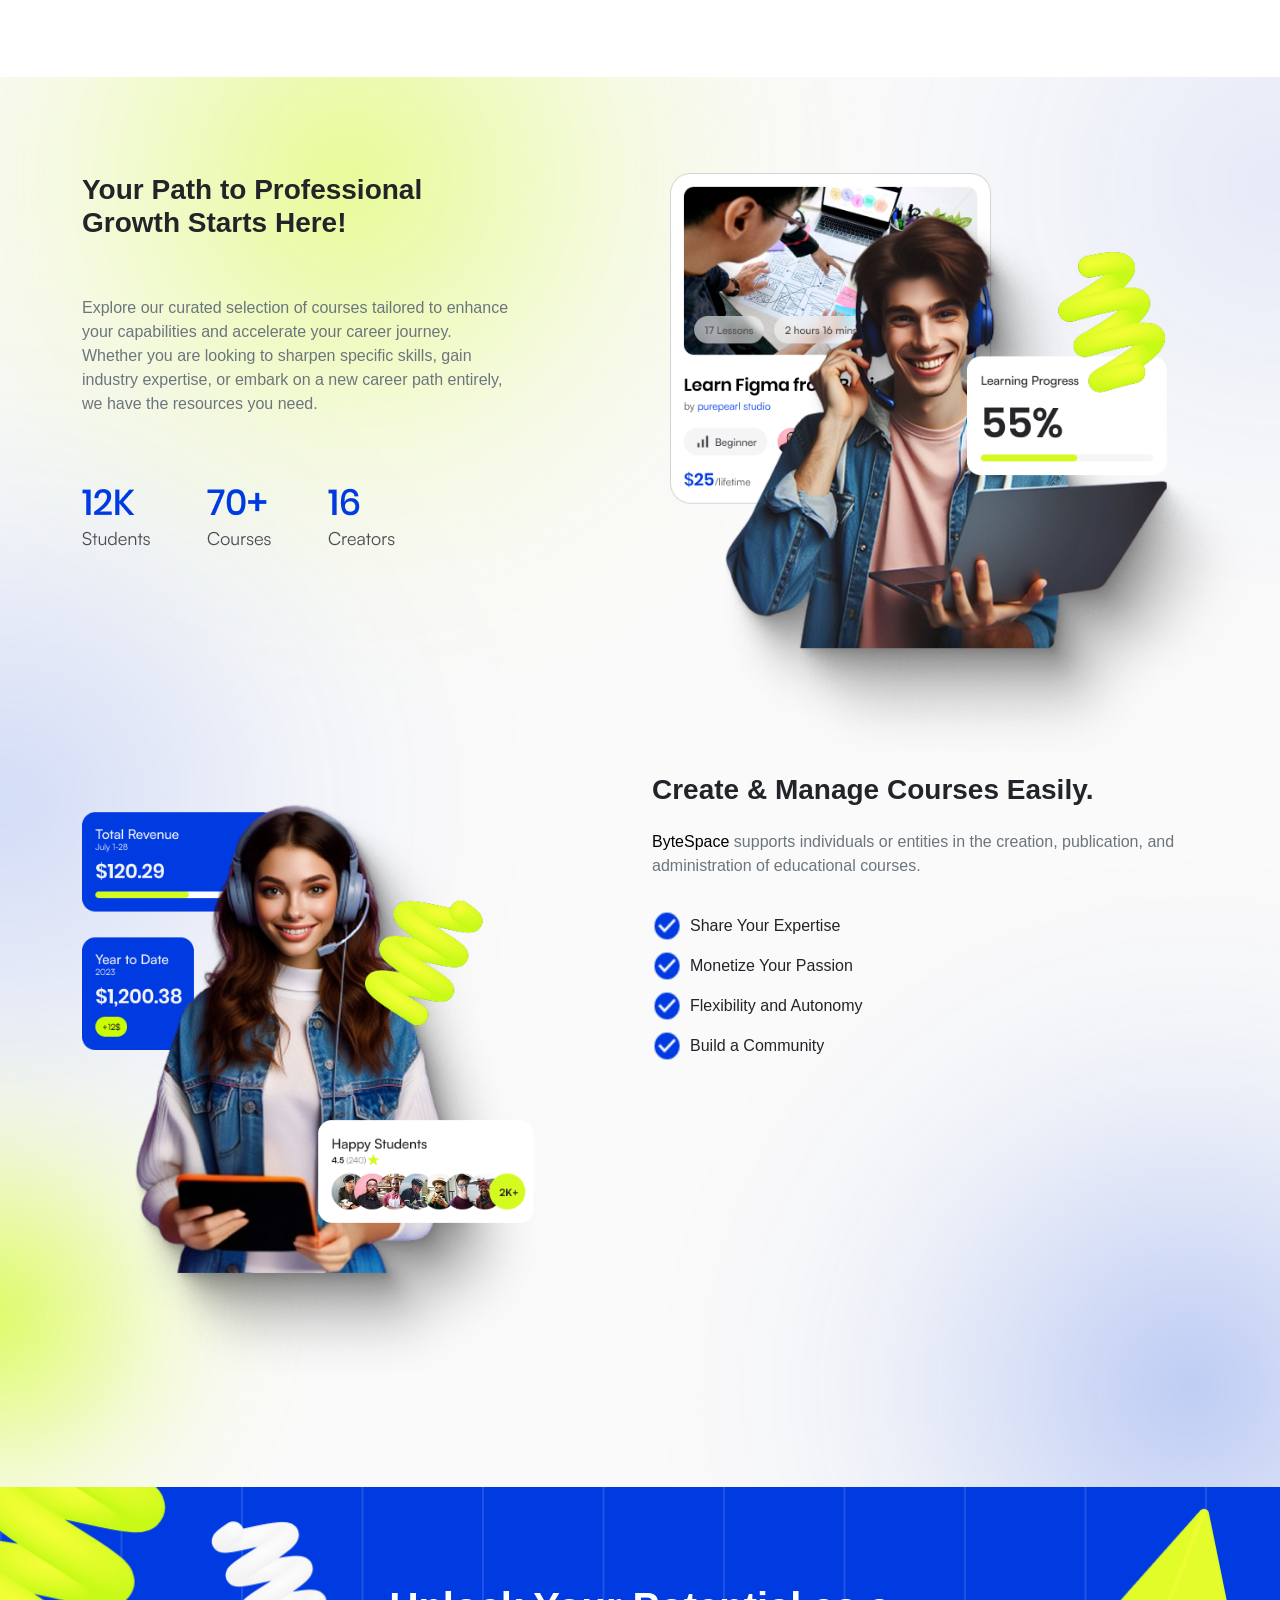
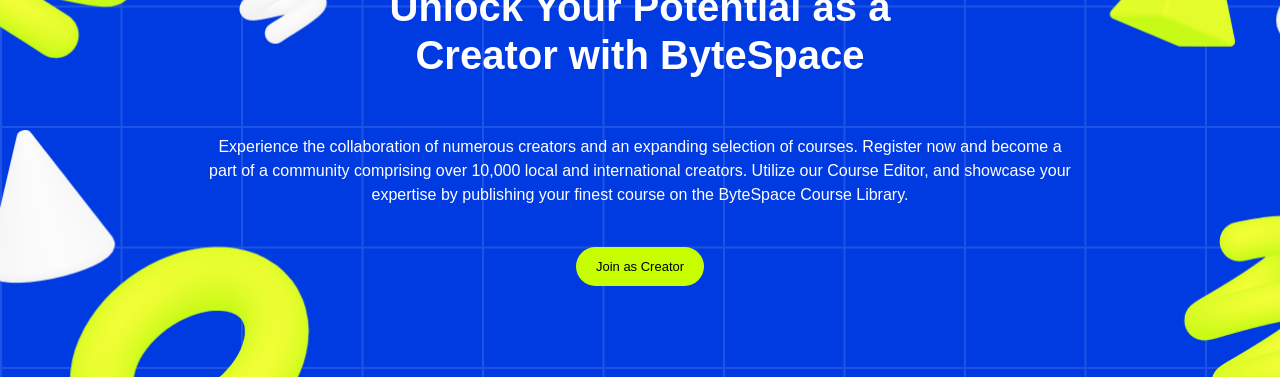
==== commit 8cbc1a44: "Completed upto the second canvas" ====
--- a/index.html
+++ b/index.html
@@ -326,8 +326,35 @@
   </div>
 
   <div class="adv_container ">
-    <div class="container">
-
+    <div class="container pt-5">
+      <div class="row pt-5">
+        <div class="col-6">
+          <h3 class="fw-bold">Your Path to Professional <br> Growth Starts Here!</h3>
+          <p class="pt-5 text-secondary">Explore our curated selection of courses tailored to enhance <br> your capabilities and accelerate your career journey. <br> Whether you are looking to sharpen specific skills, gain <br> industry expertise, or embark on a new
+            career path entirely, <br> we have the resources you need.</p>
+          <img class="pt-5" src="./images/no_of_student_courses_creatro.png" alt="">  
+        </div>
+        <div class="col-6"><img src="./images/adv_image_1.png" alt="boy image" height="600px"></div>
+        <div class="col-6"><img src="./images/adv_image_2.png" alt="girl image" height="600px"></div>
+        <div class="col-6">
+          <h3 class="fw-bold">Create & Manage Courses Easily.</h3>
+          <p class="text-secondary pt-3"><span class="text-black">ByteSpace</span> supports individuals or entities in the creation, publication, and administration of educational courses. </p>
+          <ul class="list-unstyled pt-3">
+            <li class="d-flex align-items-center pb-2"><img class="pe-2" height="32px" width="38px" src="./images/checked-logo.png" alt=""><p class="mb-0 d-inline-block">Share Your Expertise</p></li>
+            <li class="d-flex align-items-center pb-2"><img class="pe-2" height="32px" width="38px" src="./images/checked-logo.png" alt=""><p class="mb-0 d-inline-block">Monetize Your Passion</p></li>
+            <li class="d-flex align-items-center pb-2"><img class="pe-2" height="32px" width="38px" src="./images/checked-logo.png" alt=""><p class="mb-0 d-inline-block">Flexibility and Autonomy</p></li>
+            <li class="d-flex align-items-center pb-2"><img class="pe-2" height="32px" width="38px" src="./images/checked-logo.png" alt=""><p class="mb-0 d-inline-block">Build a Community</p></li>
+          </ul>
+        </div>
+      </div>
+    </div>
+  </div>
+
+  <div class="canvas-2">
+    <div class="container text-center pt-5">
+      <h1 class="text-white fw-bold pt-5">Unlock Your Potential as a<br>Creator with ByteSpace</h1> 
+      <p class="text-white pt-5 pb-2">Experience the collaboration of numerous creators and an expanding selection of courses. Register now  and become a <br> part of a community comprising over 10,000 local and international creators. Utilize our Course Editor, and showcase your <br> expertise by publishing your finest course on the ByteSpace Course Library.</p>
+      <button class="btn btn-design-1 mt-3">Join as Creator</button>
     </div>
   </div>
 
--- a/style.css
+++ b/style.css
@@ -226,4 +226,10 @@
   background-size: cover;
   background-position: center;
   background-repeat: no-repeat;
+}
+
+.canvas-2{
+  background-image: url(./images/CTA_Frame_2.png);
+  background-size: cover;
+  height: 490px;
 }
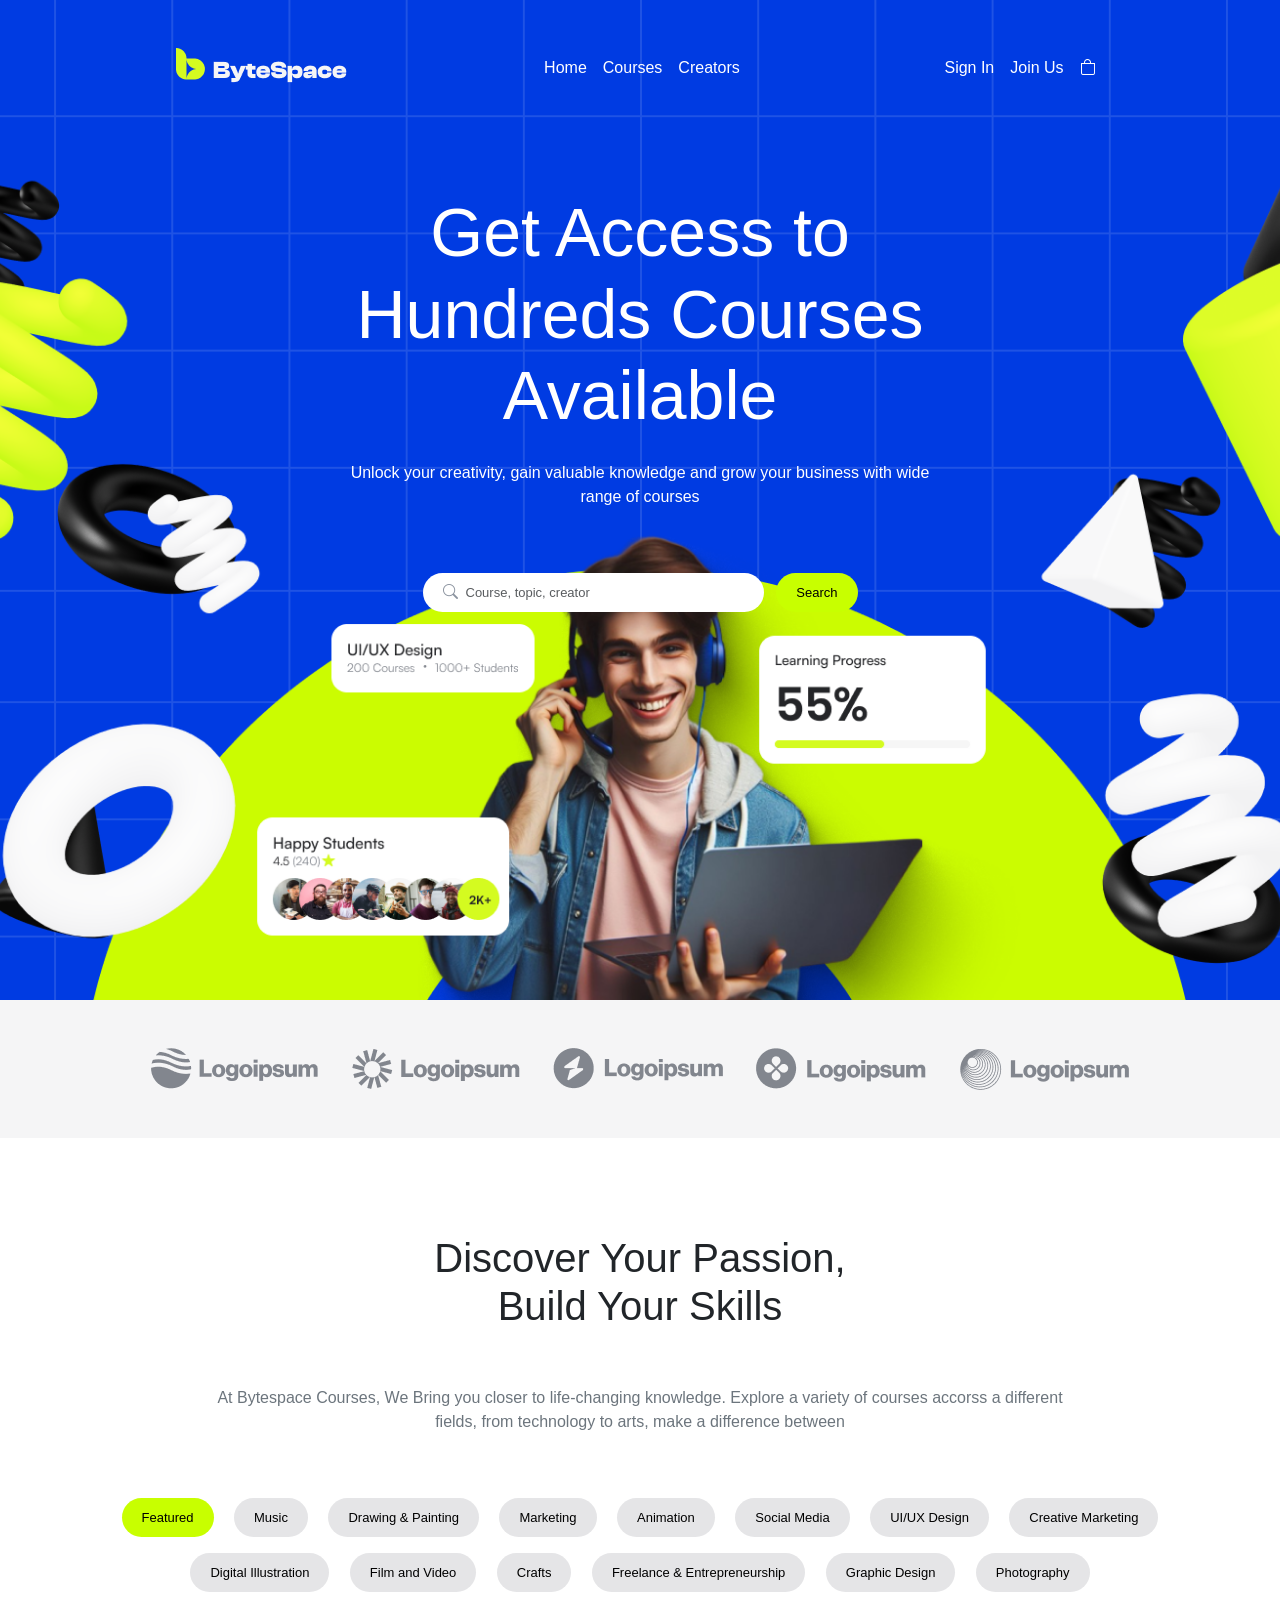
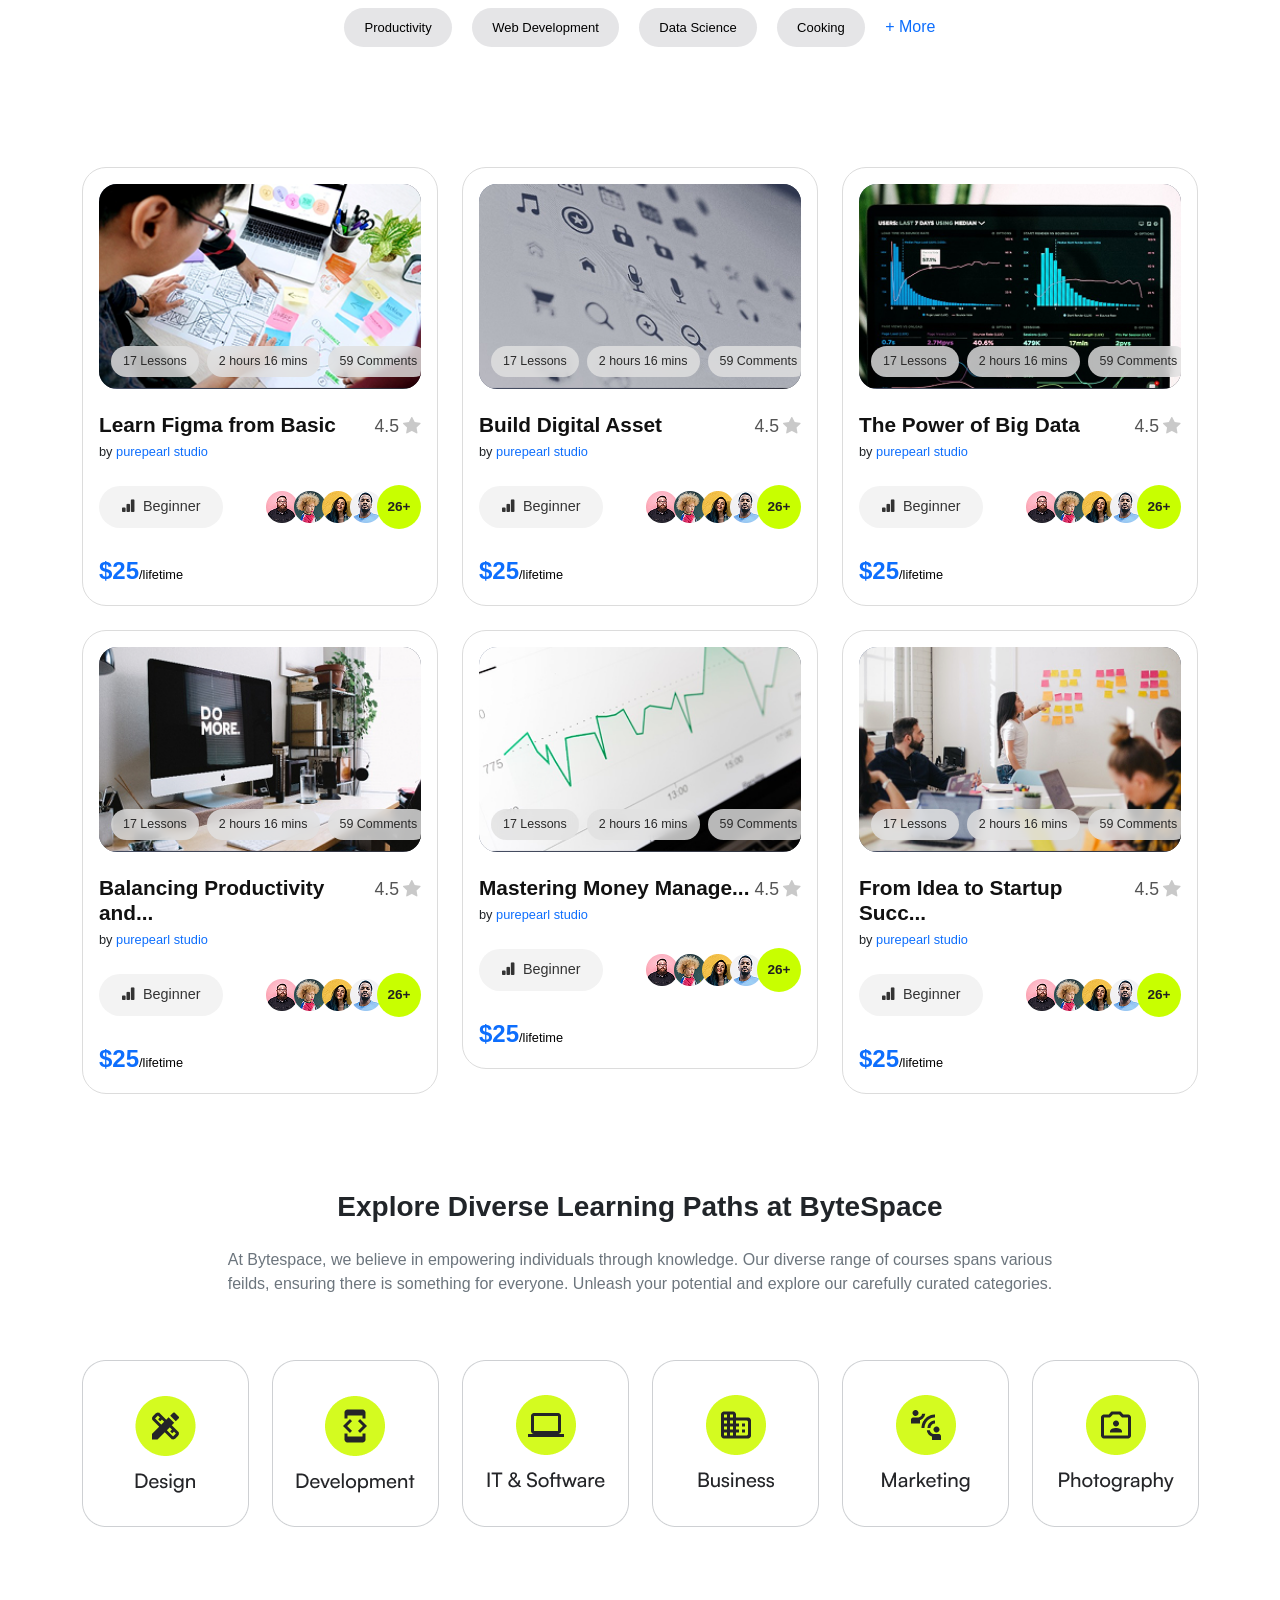
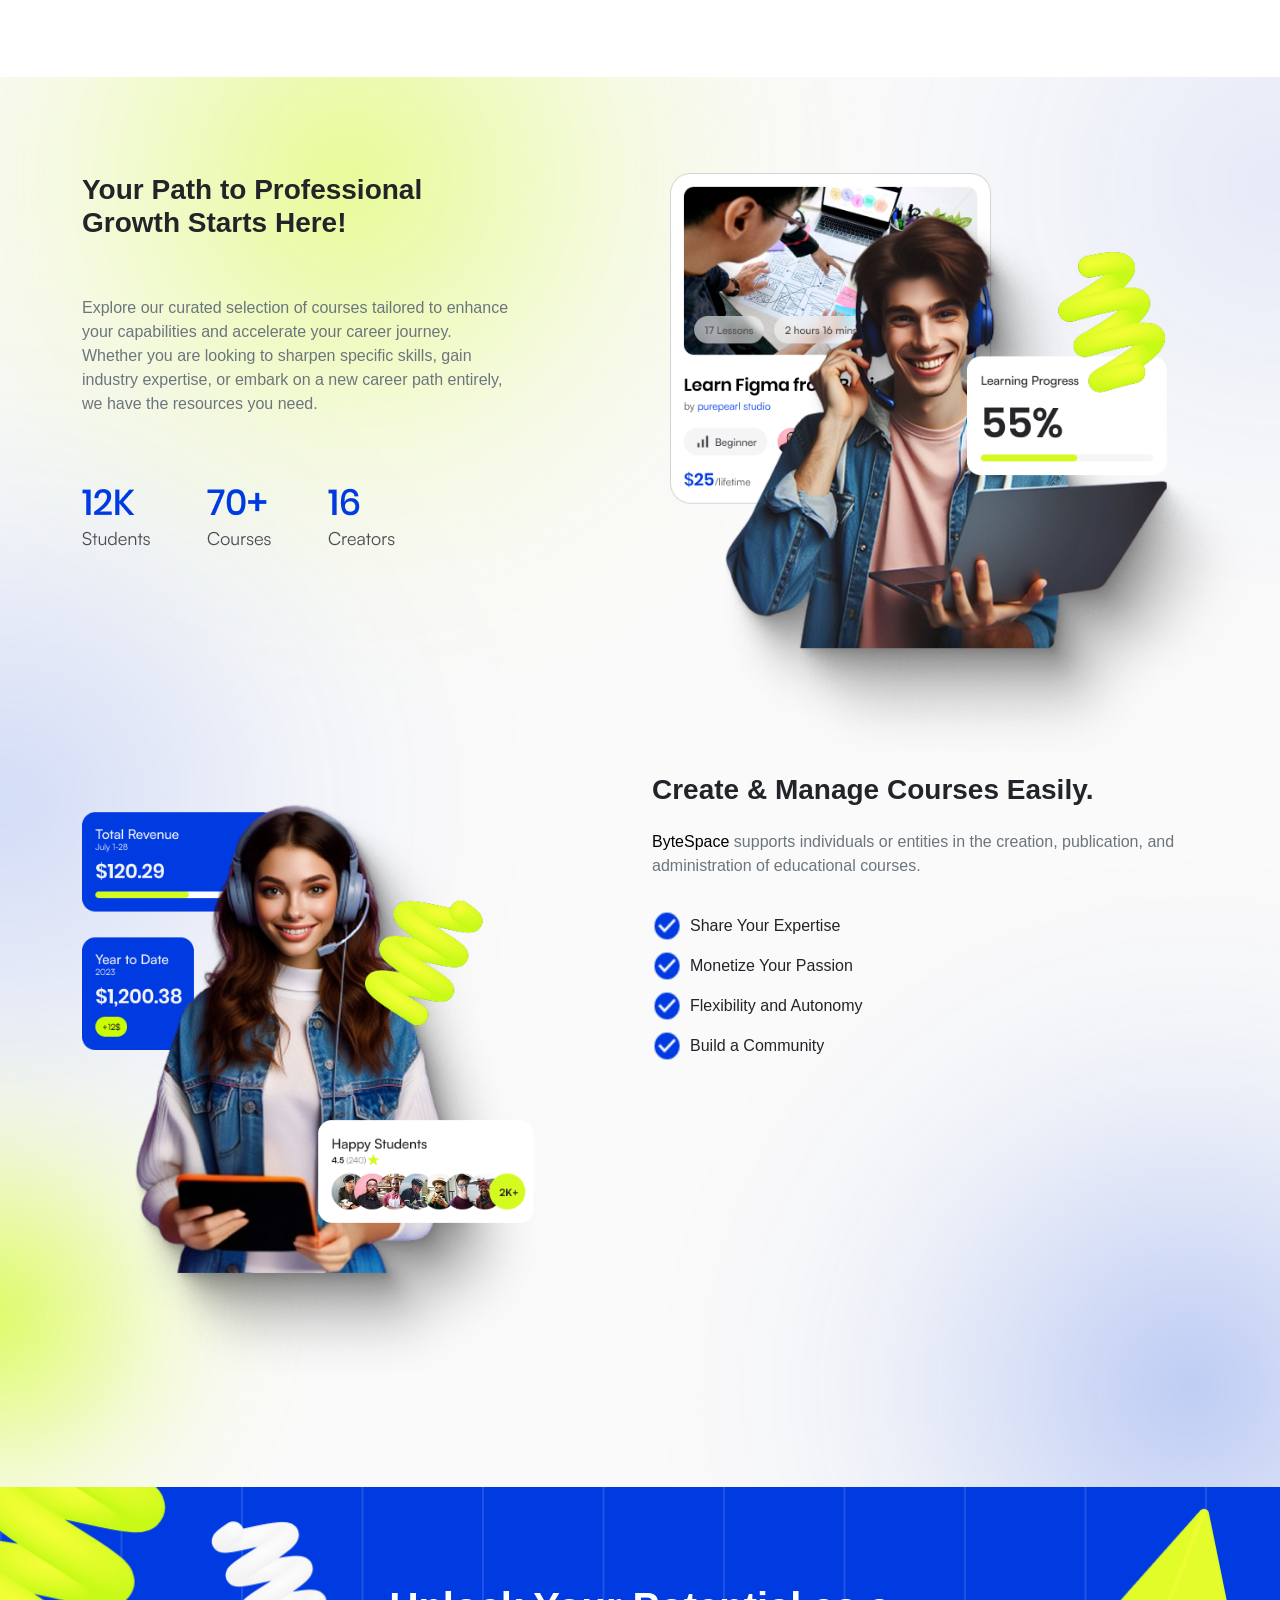
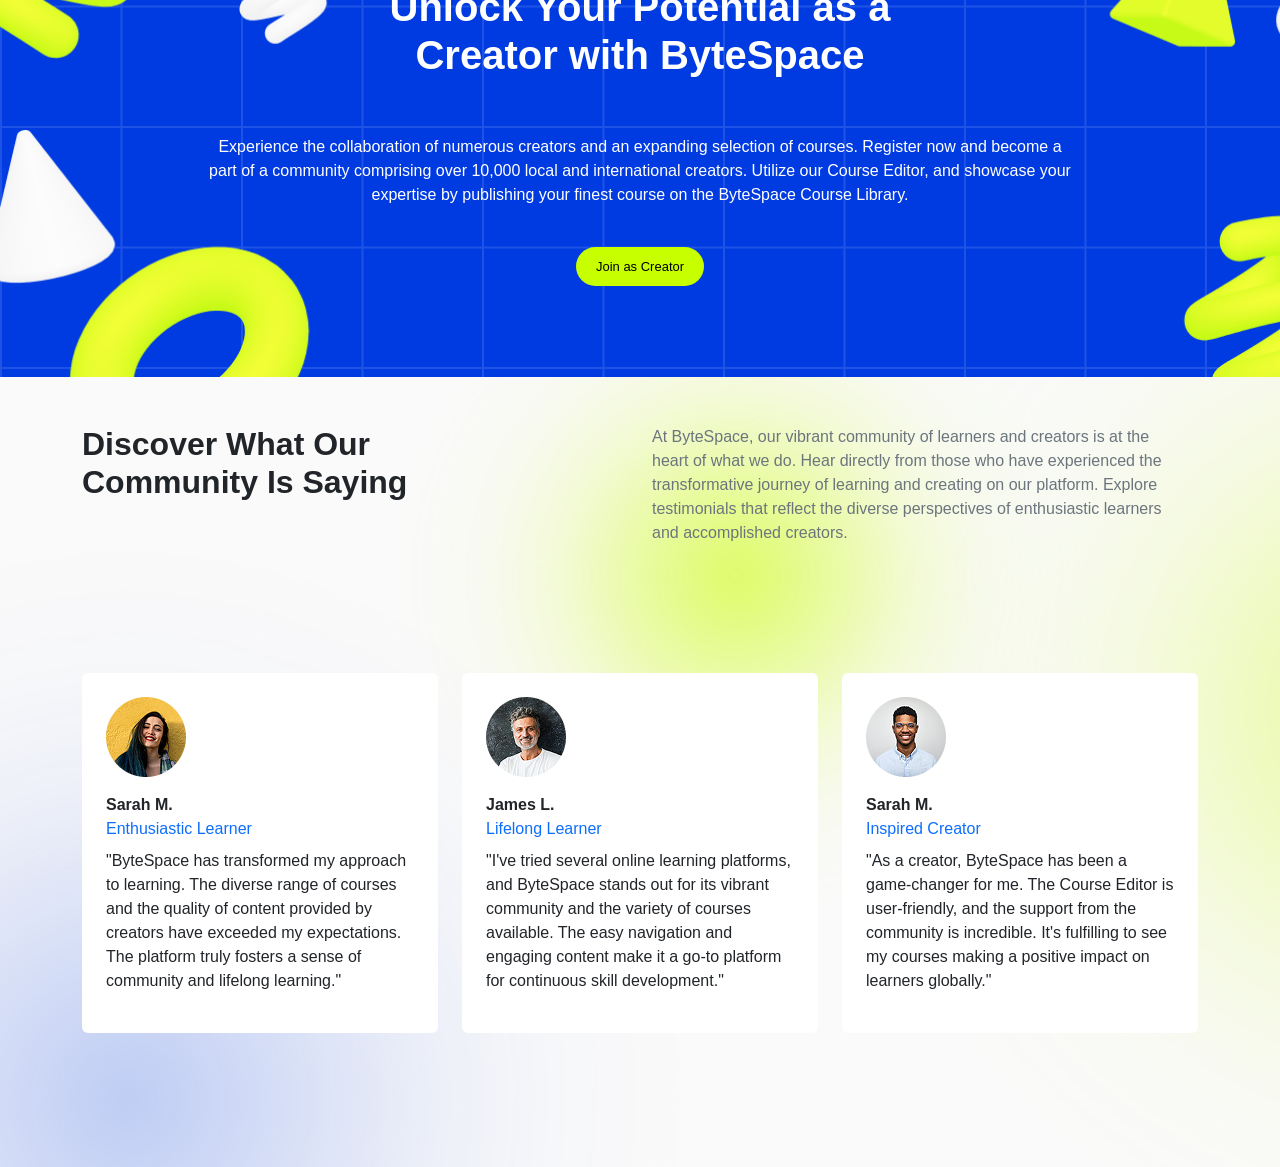
==== commit fc8b67c6: "Added the clients feedback or opinion segment" ====
--- a/index.html
+++ b/index.html
@@ -358,6 +358,40 @@
     </div>
   </div>
 
+  <div class="clients-opinion-contianer pt-5">
+    <div class="container">
+      <div class="row">
+        <div class="col-6"><h2 class="fw-bold">Discover What Our <br>Community Is Saying</h2></div>
+        <div class="col-6"><p class="text-secondary">At ByteSpace, our vibrant community of learners and creators is at the <br> heart of what we do. Hear directly from those who have experienced the <br> transformative journey of learning and creating on our platform. Explore <br> testimonials that reflect the diverse perspectives of enthusiastic learners <br>and accomplished creators.</p></div>
+      </div>
+      <div class="row mt-5 pt-5">
+        <div class="col-4 py-3">
+          <div class="bg-white flex-column p-4 border-1 border-white rounded">
+            <img src="./images/sarahM_image.png" alt="avatar">
+            <p class="fw-bold pt-3 m-0">Sarah M.</p>
+            <p class="m-0 p-0 text-primary">Enthusiastic Learner</p>
+            <p class="mt-2">"ByteSpace has transformed my approach to learning. The diverse range of courses and the quality of content provided by creators have exceeded my expectations. The platform truly fosters a sense of community and lifelong learning."</p>
+          </div>
+        </div>
+        <div class="col-4 py-3">
+          <div class="bg-white flex-column p-4 border-1 border-white rounded">
+            <img src="./images/jamesL.png" alt="avatar">
+            <p class="fw-bold pt-3 m-0">James L.</p>
+            <p class="m-0 p-0 text-primary">Lifelong Learner</p>
+            <p class="mt-2">"I've tried several online learning platforms, and ByteSpace stands out for its vibrant community and the variety of courses available. The easy navigation and engaging content make it a go-to platform for continuous skill development."</p>
+          </div>
+        </div>
+        <div class="col-4 py-3">
+          <div class="bg-white flex-column p-4 border-1 border-white rounded">
+            <img src="./images/alexB.png" alt="avatar">
+            <p class="fw-bold pt-3 m-0">Sarah M.</p>
+            <p class="m-0 p-0 text-primary">Inspired Creator</p>
+            <p class="mt-2">"As a creator, ByteSpace has been a game-changer for me. The Course Editor is user-friendly, and the support from the community is incredible. It's fulfilling to see my courses making a positive impact on learners globally."</p>
+          </div>
+        </div>
+      </div>
+    </div>
+  </div>
   <script src="https://cdn.jsdelivr.net/npm/bootstrap@5.3.8/dist/js/bootstrap.bundle.min.js"
     integrity="sha384-FKyoEForCGlyvwx9Hj09JcYn3nv7wiPVlz7YYwJrWVcXK/BmnVDxM+D2scQbITxI"
     crossorigin="anonymous"></script>
--- a/style.css
+++ b/style.css
@@ -232,4 +232,10 @@
   background-image: url(./images/CTA_Frame_2.png);
   background-size: cover;
   height: 490px;
+}
+
+.clients-opinion-contianer{
+  background-image: url(./images/Testimonials_Frame.png);
+  background-size: cover;
+  height: 790px;
 }
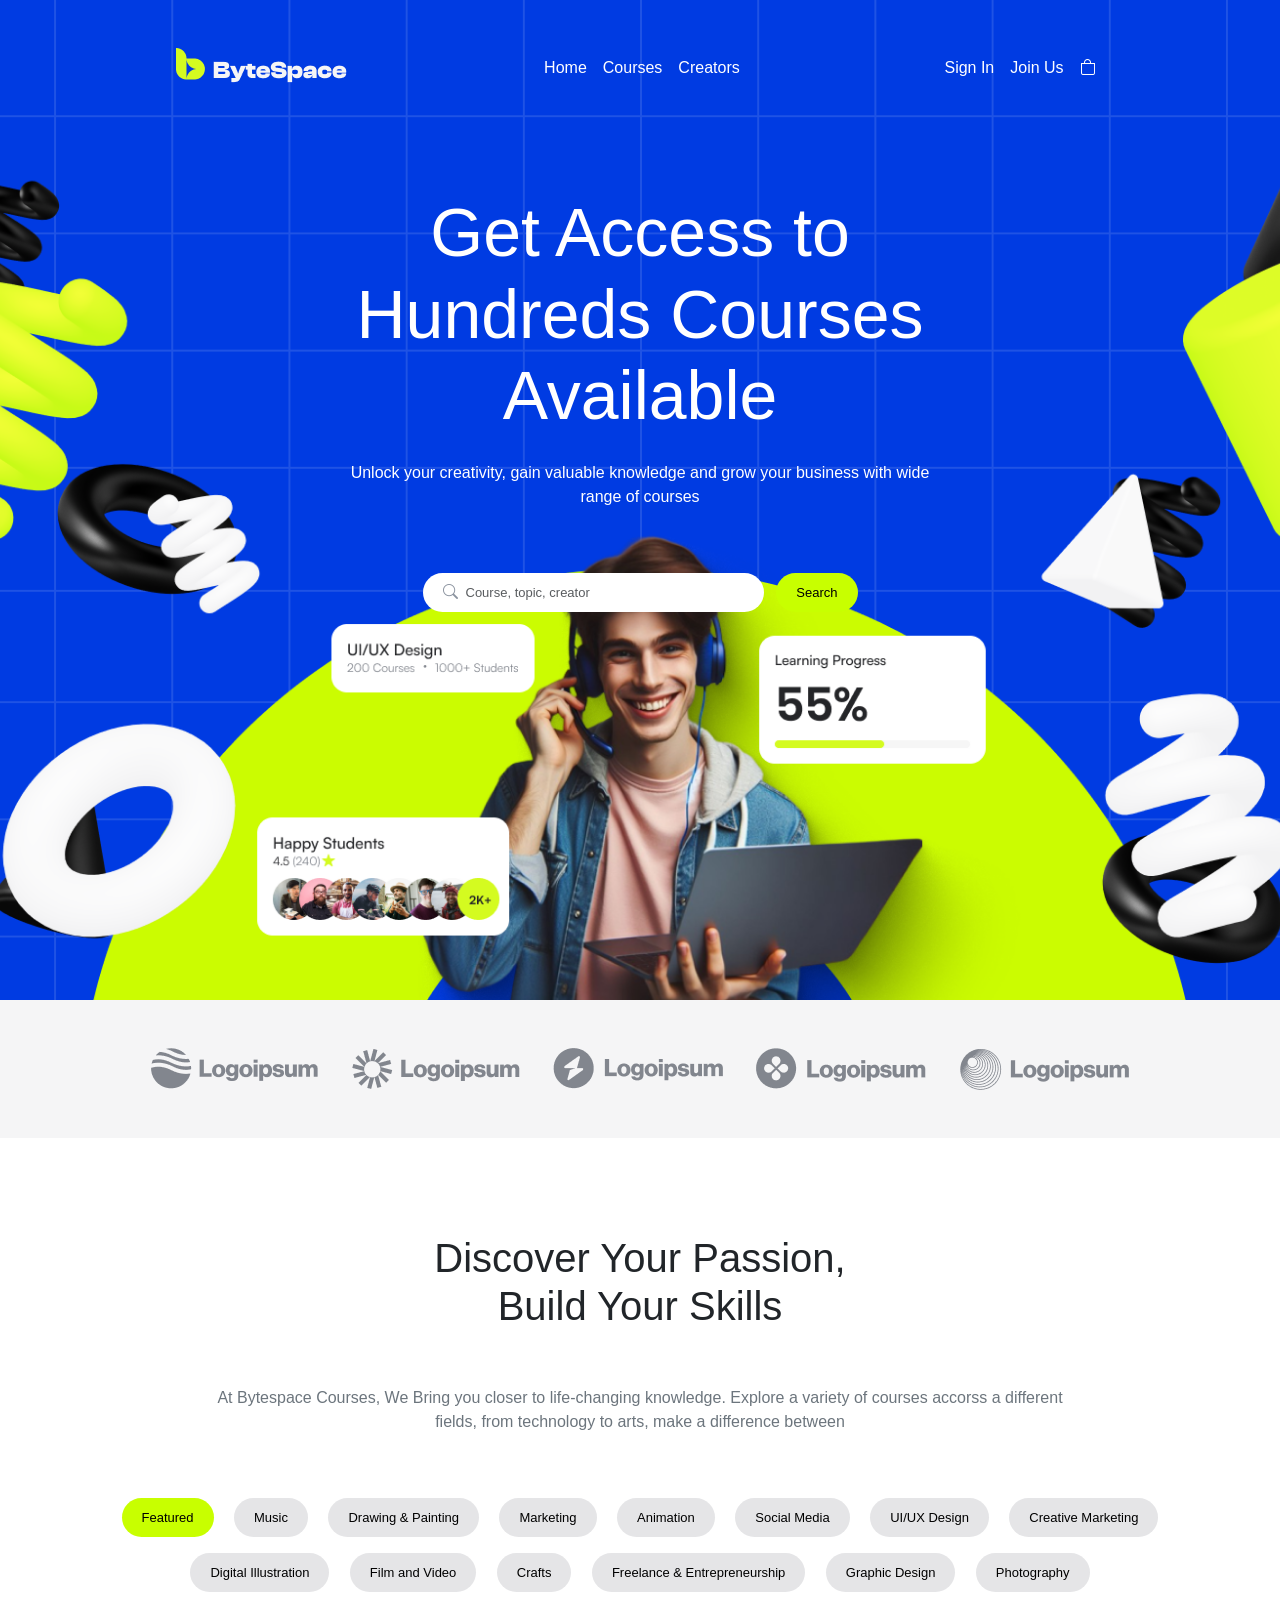
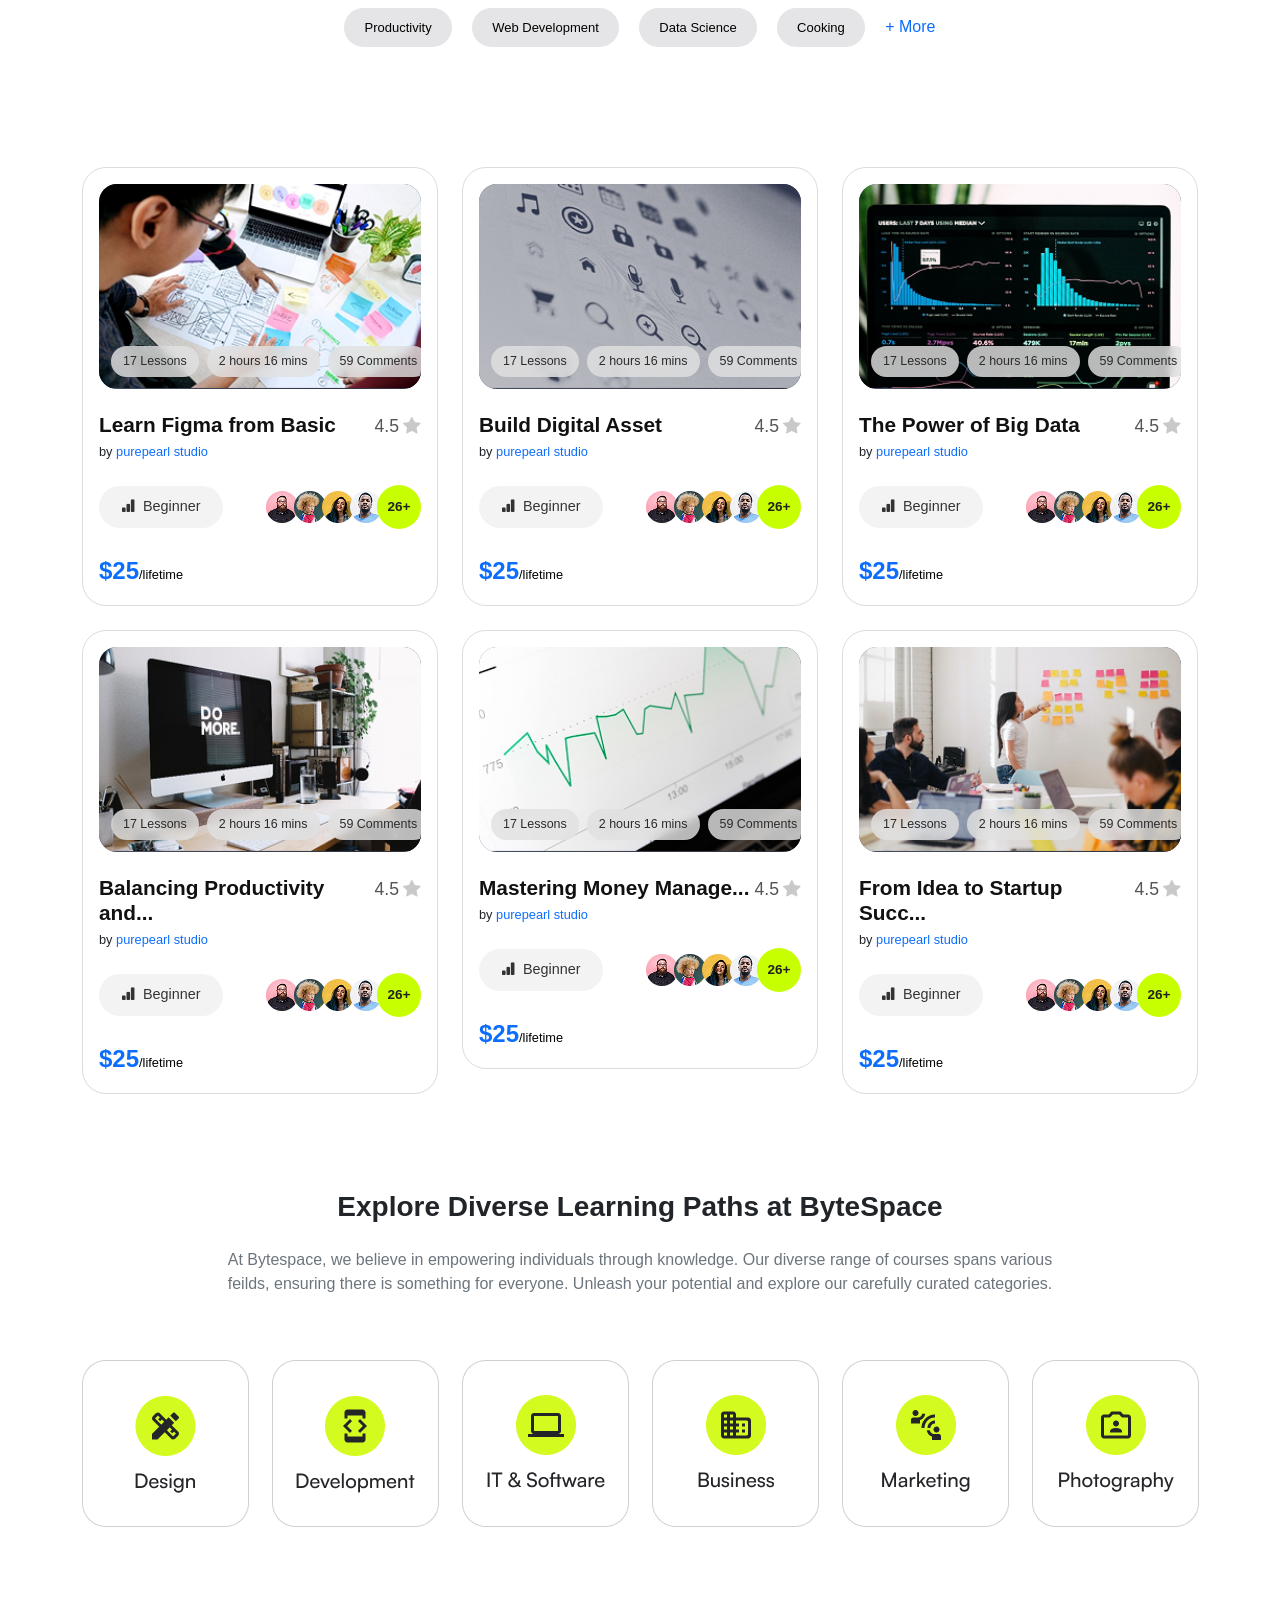
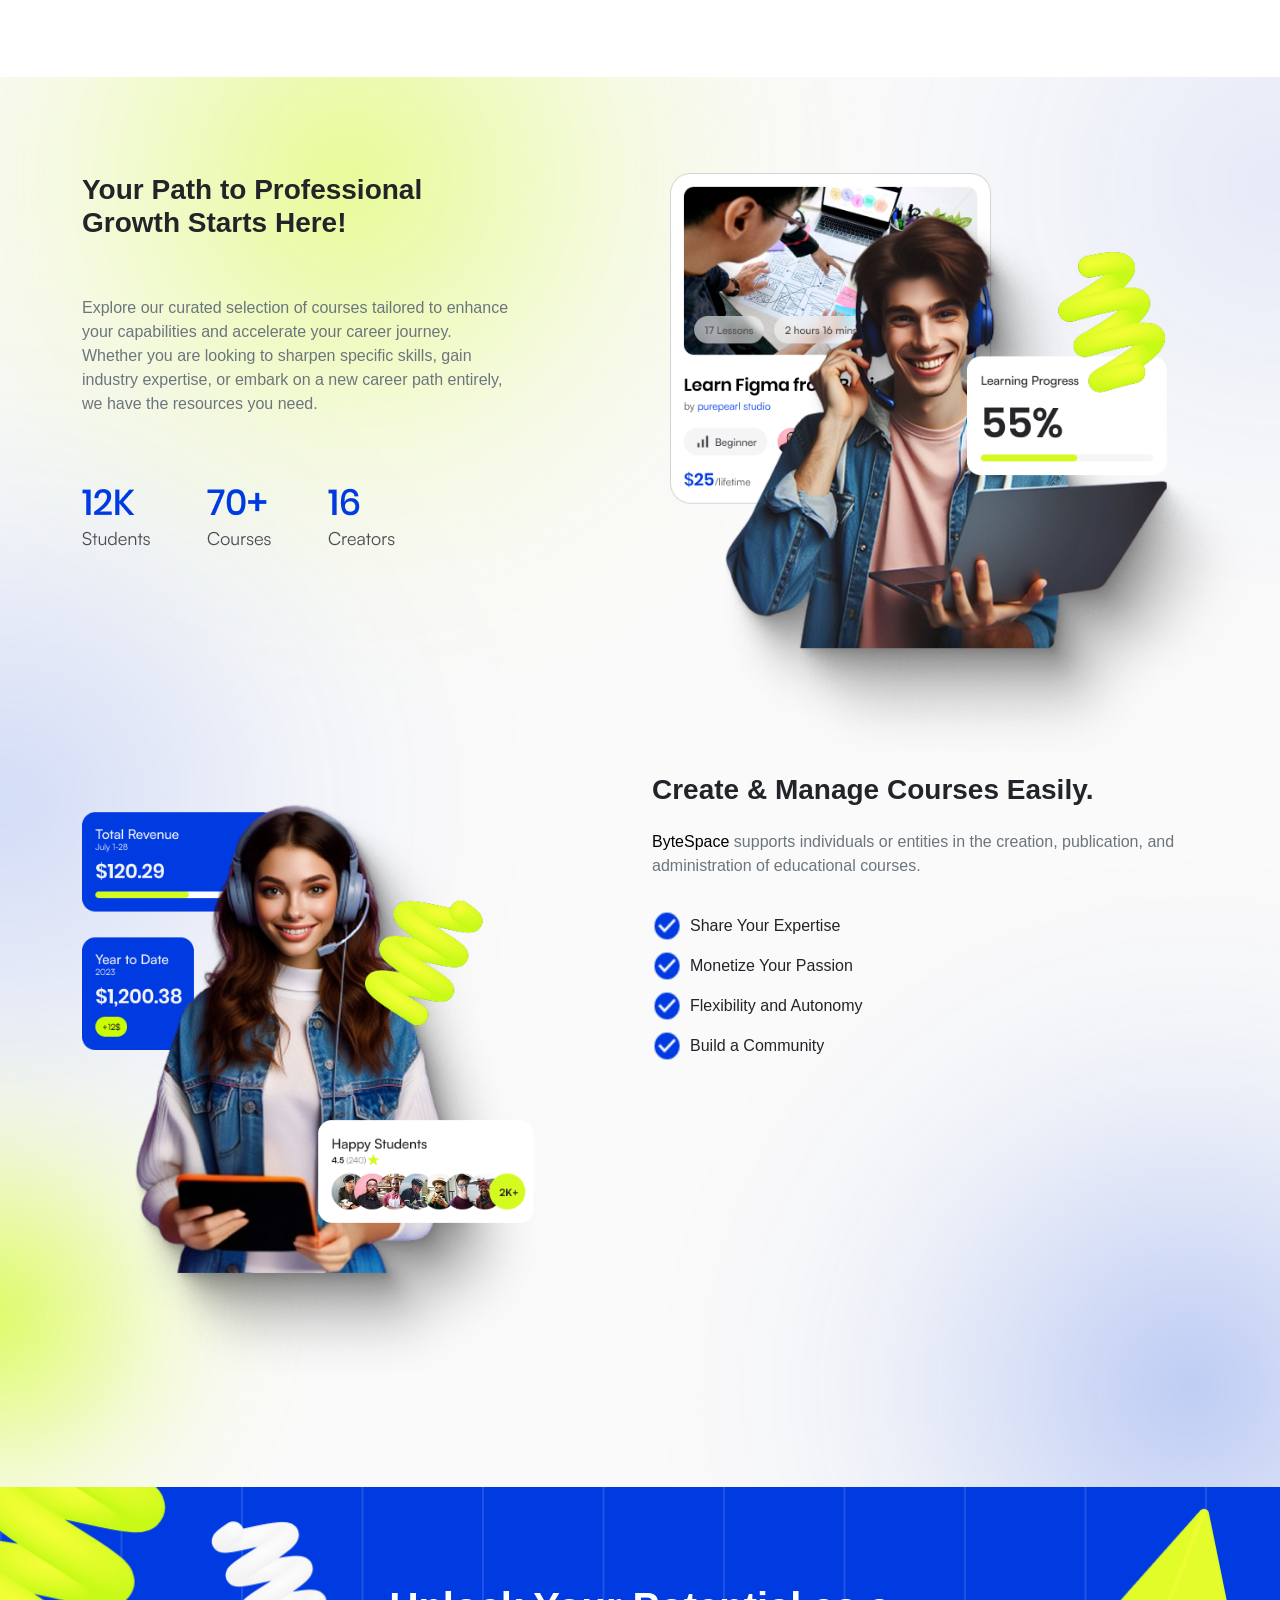
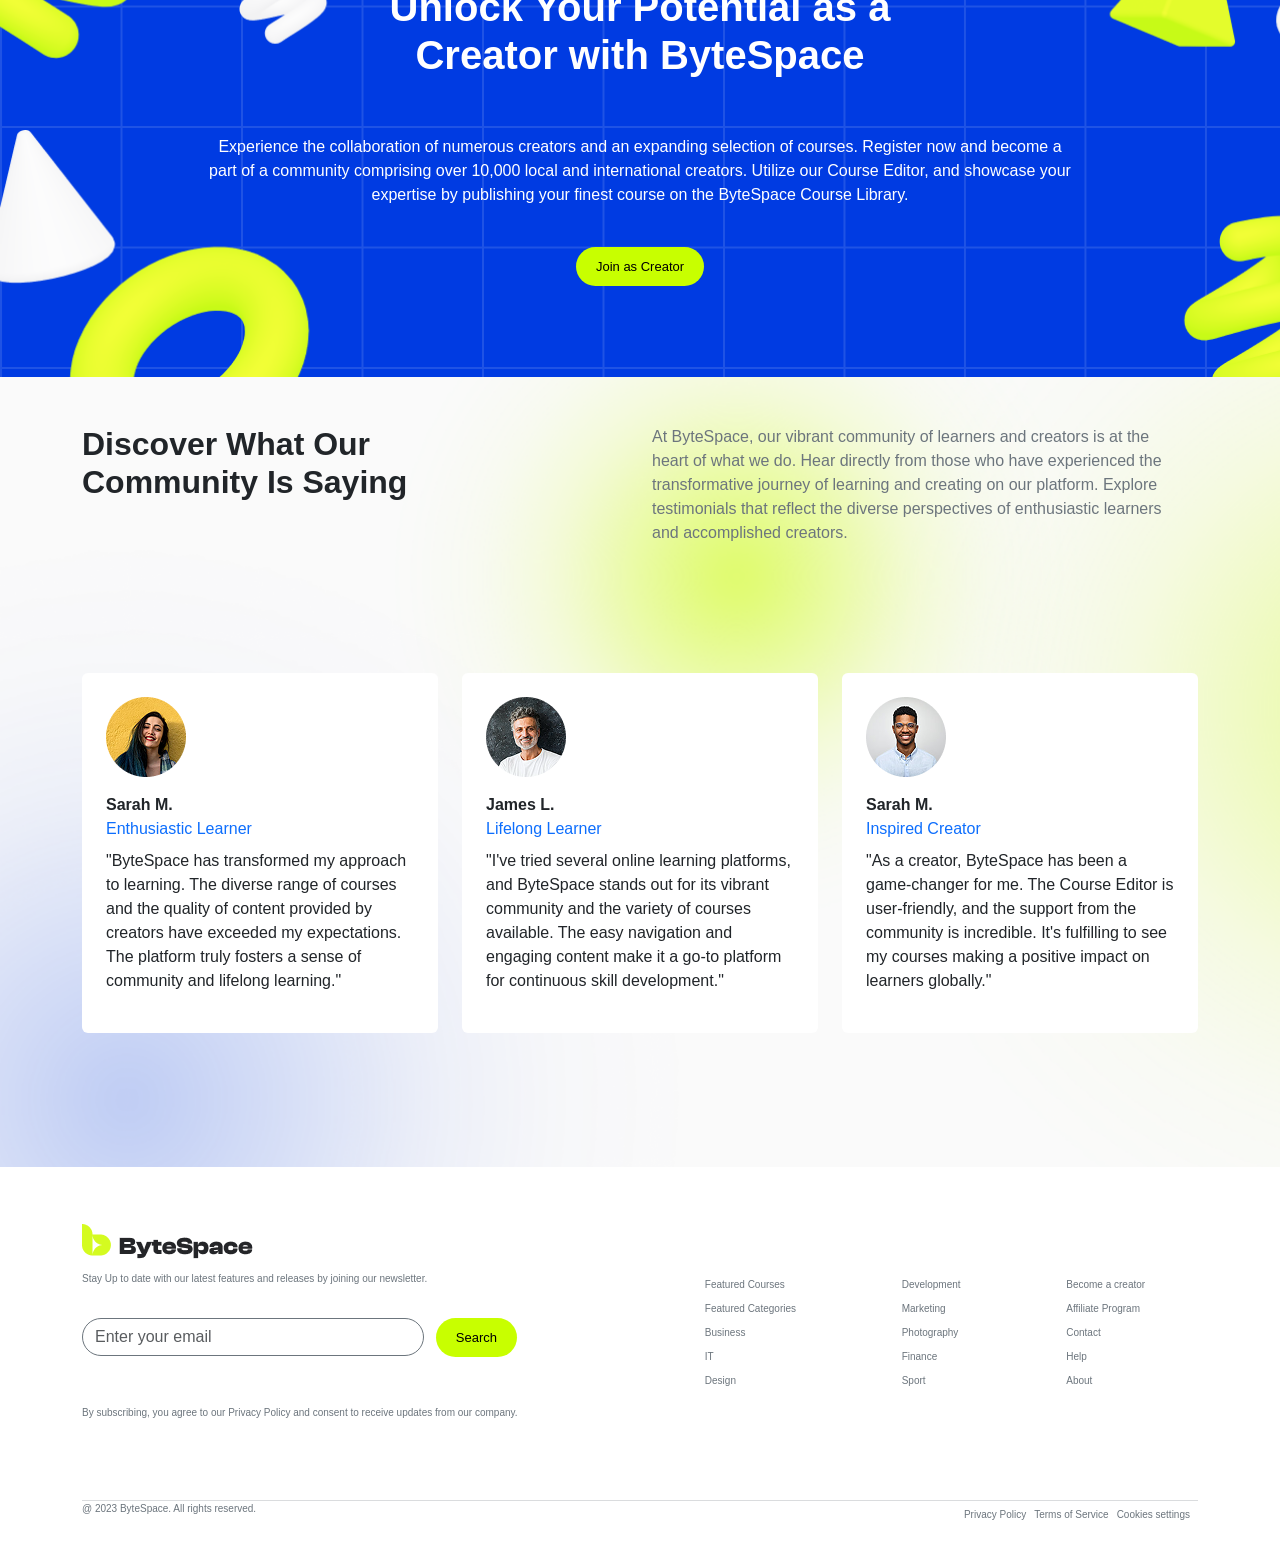
==== commit ec724caf: "Added the footer segment" ====
--- a/index.html
+++ b/index.html
@@ -330,20 +330,35 @@
       <div class="row pt-5">
         <div class="col-6">
           <h3 class="fw-bold">Your Path to Professional <br> Growth Starts Here!</h3>
-          <p class="pt-5 text-secondary">Explore our curated selection of courses tailored to enhance <br> your capabilities and accelerate your career journey. <br> Whether you are looking to sharpen specific skills, gain <br> industry expertise, or embark on a new
+          <p class="pt-5 text-secondary">Explore our curated selection of courses tailored to enhance <br> your
+            capabilities and accelerate your career journey. <br> Whether you are looking to sharpen specific skills,
+            gain <br> industry expertise, or embark on a new
             career path entirely, <br> we have the resources you need.</p>
-          <img class="pt-5" src="./images/no_of_student_courses_creatro.png" alt="">  
+          <img class="pt-5" src="./images/no_of_student_courses_creatro.png" alt="">
         </div>
         <div class="col-6"><img src="./images/adv_image_1.png" alt="boy image" height="600px"></div>
         <div class="col-6"><img src="./images/adv_image_2.png" alt="girl image" height="600px"></div>
         <div class="col-6">
           <h3 class="fw-bold">Create & Manage Courses Easily.</h3>
-          <p class="text-secondary pt-3"><span class="text-black">ByteSpace</span> supports individuals or entities in the creation, publication, and administration of educational courses. </p>
+          <p class="text-secondary pt-3"><span class="text-black">ByteSpace</span> supports individuals or entities in
+            the creation, publication, and administration of educational courses. </p>
           <ul class="list-unstyled pt-3">
-            <li class="d-flex align-items-center pb-2"><img class="pe-2" height="32px" width="38px" src="./images/checked-logo.png" alt=""><p class="mb-0 d-inline-block">Share Your Expertise</p></li>
-            <li class="d-flex align-items-center pb-2"><img class="pe-2" height="32px" width="38px" src="./images/checked-logo.png" alt=""><p class="mb-0 d-inline-block">Monetize Your Passion</p></li>
-            <li class="d-flex align-items-center pb-2"><img class="pe-2" height="32px" width="38px" src="./images/checked-logo.png" alt=""><p class="mb-0 d-inline-block">Flexibility and Autonomy</p></li>
-            <li class="d-flex align-items-center pb-2"><img class="pe-2" height="32px" width="38px" src="./images/checked-logo.png" alt=""><p class="mb-0 d-inline-block">Build a Community</p></li>
+            <li class="d-flex align-items-center pb-2"><img class="pe-2" height="32px" width="38px"
+                src="./images/checked-logo.png" alt="">
+              <p class="mb-0 d-inline-block">Share Your Expertise</p>
+            </li>
+            <li class="d-flex align-items-center pb-2"><img class="pe-2" height="32px" width="38px"
+                src="./images/checked-logo.png" alt="">
+              <p class="mb-0 d-inline-block">Monetize Your Passion</p>
+            </li>
+            <li class="d-flex align-items-center pb-2"><img class="pe-2" height="32px" width="38px"
+                src="./images/checked-logo.png" alt="">
+              <p class="mb-0 d-inline-block">Flexibility and Autonomy</p>
+            </li>
+            <li class="d-flex align-items-center pb-2"><img class="pe-2" height="32px" width="38px"
+                src="./images/checked-logo.png" alt="">
+              <p class="mb-0 d-inline-block">Build a Community</p>
+            </li>
           </ul>
         </div>
       </div>
@@ -352,8 +367,11 @@
 
   <div class="canvas-2">
     <div class="container text-center pt-5">
-      <h1 class="text-white fw-bold pt-5">Unlock Your Potential as a<br>Creator with ByteSpace</h1> 
-      <p class="text-white pt-5 pb-2">Experience the collaboration of numerous creators and an expanding selection of courses. Register now  and become a <br> part of a community comprising over 10,000 local and international creators. Utilize our Course Editor, and showcase your <br> expertise by publishing your finest course on the ByteSpace Course Library.</p>
+      <h1 class="text-white fw-bold pt-5">Unlock Your Potential as a<br>Creator with ByteSpace</h1>
+      <p class="text-white pt-5 pb-2">Experience the collaboration of numerous creators and an expanding selection of
+        courses. Register now and become a <br> part of a community comprising over 10,000 local and international
+        creators. Utilize our Course Editor, and showcase your <br> expertise by publishing your finest course on the
+        ByteSpace Course Library.</p>
       <button class="btn btn-design-1 mt-3">Join as Creator</button>
     </div>
   </div>
@@ -361,8 +379,15 @@
   <div class="clients-opinion-contianer pt-5">
     <div class="container">
       <div class="row">
-        <div class="col-6"><h2 class="fw-bold">Discover What Our <br>Community Is Saying</h2></div>
-        <div class="col-6"><p class="text-secondary">At ByteSpace, our vibrant community of learners and creators is at the <br> heart of what we do. Hear directly from those who have experienced the <br> transformative journey of learning and creating on our platform. Explore <br> testimonials that reflect the diverse perspectives of enthusiastic learners <br>and accomplished creators.</p></div>
+        <div class="col-6">
+          <h2 class="fw-bold">Discover What Our <br>Community Is Saying</h2>
+        </div>
+        <div class="col-6">
+          <p class="text-secondary">At ByteSpace, our vibrant community of learners and creators is at the <br> heart of
+            what we do. Hear directly from those who have experienced the <br> transformative journey of learning and
+            creating on our platform. Explore <br> testimonials that reflect the diverse perspectives of enthusiastic
+            learners <br>and accomplished creators.</p>
+        </div>
       </div>
       <div class="row mt-5 pt-5">
         <div class="col-4 py-3">
@@ -370,7 +395,9 @@
             <img src="./images/sarahM_image.png" alt="avatar">
             <p class="fw-bold pt-3 m-0">Sarah M.</p>
             <p class="m-0 p-0 text-primary">Enthusiastic Learner</p>
-            <p class="mt-2">"ByteSpace has transformed my approach to learning. The diverse range of courses and the quality of content provided by creators have exceeded my expectations. The platform truly fosters a sense of community and lifelong learning."</p>
+            <p class="mt-2">"ByteSpace has transformed my approach to learning. The diverse range of courses and the
+              quality of content provided by creators have exceeded my expectations. The platform truly fosters a sense
+              of community and lifelong learning."</p>
           </div>
         </div>
         <div class="col-4 py-3">
@@ -378,7 +405,9 @@
             <img src="./images/jamesL.png" alt="avatar">
             <p class="fw-bold pt-3 m-0">James L.</p>
             <p class="m-0 p-0 text-primary">Lifelong Learner</p>
-            <p class="mt-2">"I've tried several online learning platforms, and ByteSpace stands out for its vibrant community and the variety of courses available. The easy navigation and engaging content make it a go-to platform for continuous skill development."</p>
+            <p class="mt-2">"I've tried several online learning platforms, and ByteSpace stands out for its vibrant
+              community and the variety of courses available. The easy navigation and engaging content make it a go-to
+              platform for continuous skill development."</p>
           </div>
         </div>
         <div class="col-4 py-3">
@@ -386,11 +415,70 @@
             <img src="./images/alexB.png" alt="avatar">
             <p class="fw-bold pt-3 m-0">Sarah M.</p>
             <p class="m-0 p-0 text-primary">Inspired Creator</p>
-            <p class="mt-2">"As a creator, ByteSpace has been a game-changer for me. The Course Editor is user-friendly, and the support from the community is incredible. It's fulfilling to see my courses making a positive impact on learners globally."</p>
-          </div>
-        </div>
-      </div>
-    </div>
+            <p class="mt-2">"As a creator, ByteSpace has been a game-changer for me. The Course Editor is user-friendly,
+              and the support from the community is incredible. It's fulfilling to see my courses making a positive
+              impact on learners globally."</p>
+          </div>
+        </div>
+      </div>
+    </div>
+  </div>
+
+  <div class="footer-container">
+    <div class="container pt-5">
+      <div class="row">
+        <h1><img src="./images/logo-2.png" alt="logo-2"></h1>
+        <div class="col-6">
+          <p class="text-secondary font-size-10 pb-3">Stay Up to date with our latest features and releases by joining
+            our newsletter.</p>
+          <div class="search-container w-100 text-center">
+            <div class="search-box ">
+              <input type="text" class="form-control border-1 border-secondary rounded-pill"
+                placeholder="Enter your email" />
+            </div>
+            <button class="btn btn-design-1">
+              Search
+            </button>
+          </div>
+          <p class="text-secondary font-size-10 pb-3 pt-5">By subscribing, you agree to our Privacy Policy and consent
+            to receive updates from our company.</p>
+        </div>
+        <div class="col-6 d-flex flex-row justify-content-around ">
+          <ul class="list-unstyled ">
+            <li><a class="text-secondary text-decoration-none font-size-10" href="#">Featured Courses</a></li>
+            <li><a class="text-secondary text-decoration-none font-size-10" href="#">Featured Categories</a></li>
+            <li><a class="text-secondary text-decoration-none font-size-10" href="#">Business</a></li>
+            <li><a class="text-secondary text-decoration-none font-size-10" href="#">IT</a></li>
+            <li><a class="text-secondary text-decoration-none font-size-10" href="#">Design</a></li>
+          </ul>
+          <ul class="list-unstyled">
+            <li><a class="text-secondary text-decoration-none font-size-10" href="#">Development</a></li>
+            <li><a class="text-secondary text-decoration-none font-size-10" href="#">Marketing</a></li>
+            <li><a class="text-secondary text-decoration-none font-size-10" href="#">Photography</a></li>
+            <li><a class="text-secondary text-decoration-none font-size-10" href="#">Finance</a></li>
+            <li><a class="text-secondary text-decoration-none font-size-10" href="#">Sport</a></li>
+          </ul>
+          <ul class="list-unstyled">
+            <li><a class="text-secondary text-decoration-none font-size-10" href="#">Become a creator</a></li>
+            <li><a class="text-secondary text-decoration-none font-size-10" href="#">Affiliate Program</a></li>
+            <li><a class="text-secondary text-decoration-none font-size-10" href="#">Contact</a></li>
+            <li><a class="text-secondary text-decoration-none font-size-10" href="#">Help</a></li>
+            <li><a class="text-secondary text-decoration-none font-size-10" href="#">About</a></li>
+          </ul>
+
+        </div>
+      </div>
+      <hr class="w-100 mt-5 mb-0 pb-0 text-secondary">
+      <div class="d-flex flex-row justify-content-between">
+        <p class="font-size-10 text-secondary">@ 2023 ByteSpace. All rights reserved.</p>
+        <ul class="list-unstyled d-flex flex-row justify-content-end text-end">
+          <li class="pe-2"><a class="text-secondary text-decoration-none font-size-10" href="#">Privacy Policy</a></li>
+          <li class="pe-2"><a class="text-secondary text-decoration-none font-size-10" href="#">Terms of Service</a></li>
+          <li class="pe-2"><a class="text-secondary text-decoration-none font-size-10" href="#">Cookies settings</a></li>
+        </ul>
+      </div>
+    </div>
+
   </div>
   <script src="https://cdn.jsdelivr.net/npm/bootstrap@5.3.8/dist/js/bootstrap.bundle.min.js"
     integrity="sha384-FKyoEForCGlyvwx9Hj09JcYn3nv7wiPVlz7YYwJrWVcXK/BmnVDxM+D2scQbITxI"
--- a/style.css
+++ b/style.css
@@ -20,6 +20,10 @@
 
 .font-size-68 {
   font-size: 68px;
+}
+
+.font-size-10 {
+  font-size: 10px;
 }
 
 .search-container {
@@ -238,4 +242,8 @@
   background-image: url(./images/Testimonials_Frame.png);
   background-size: cover;
   height: 790px;
+}
+
+.footer-container {
+  height: 400px;
 }
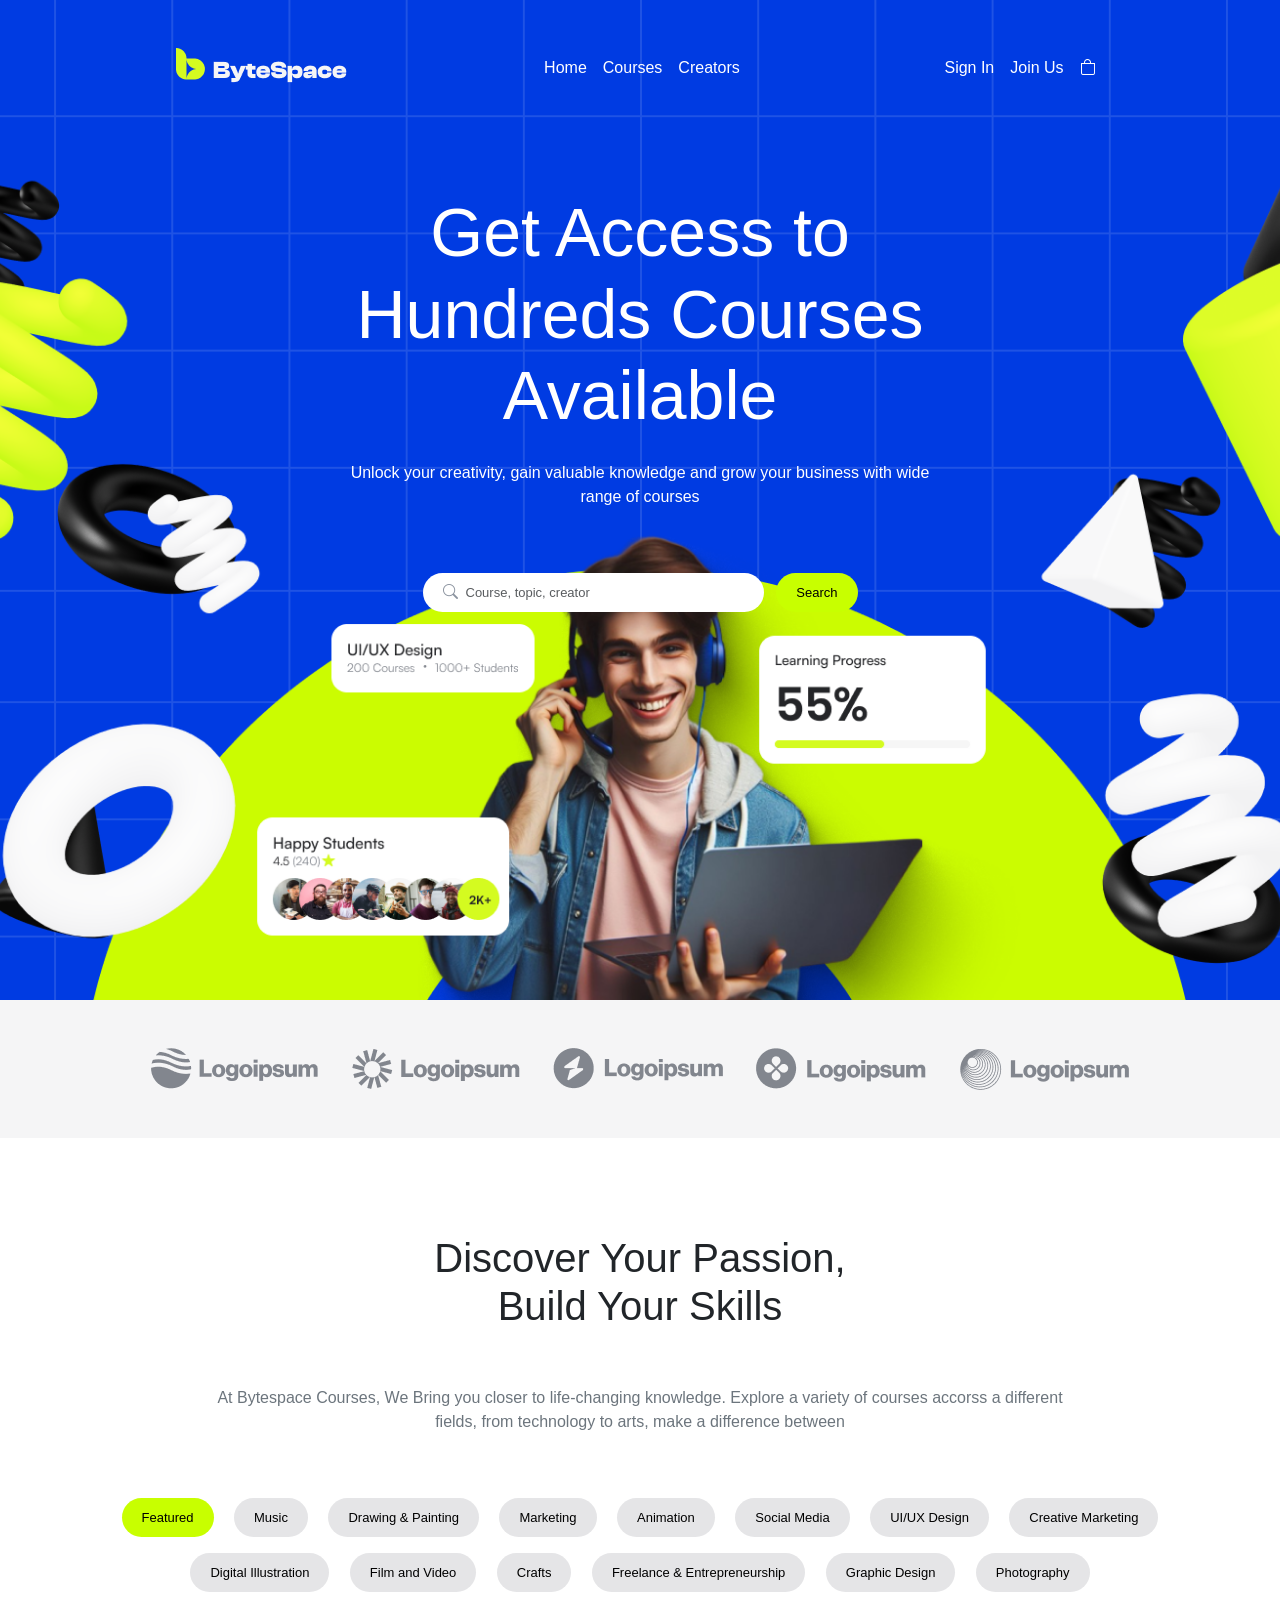
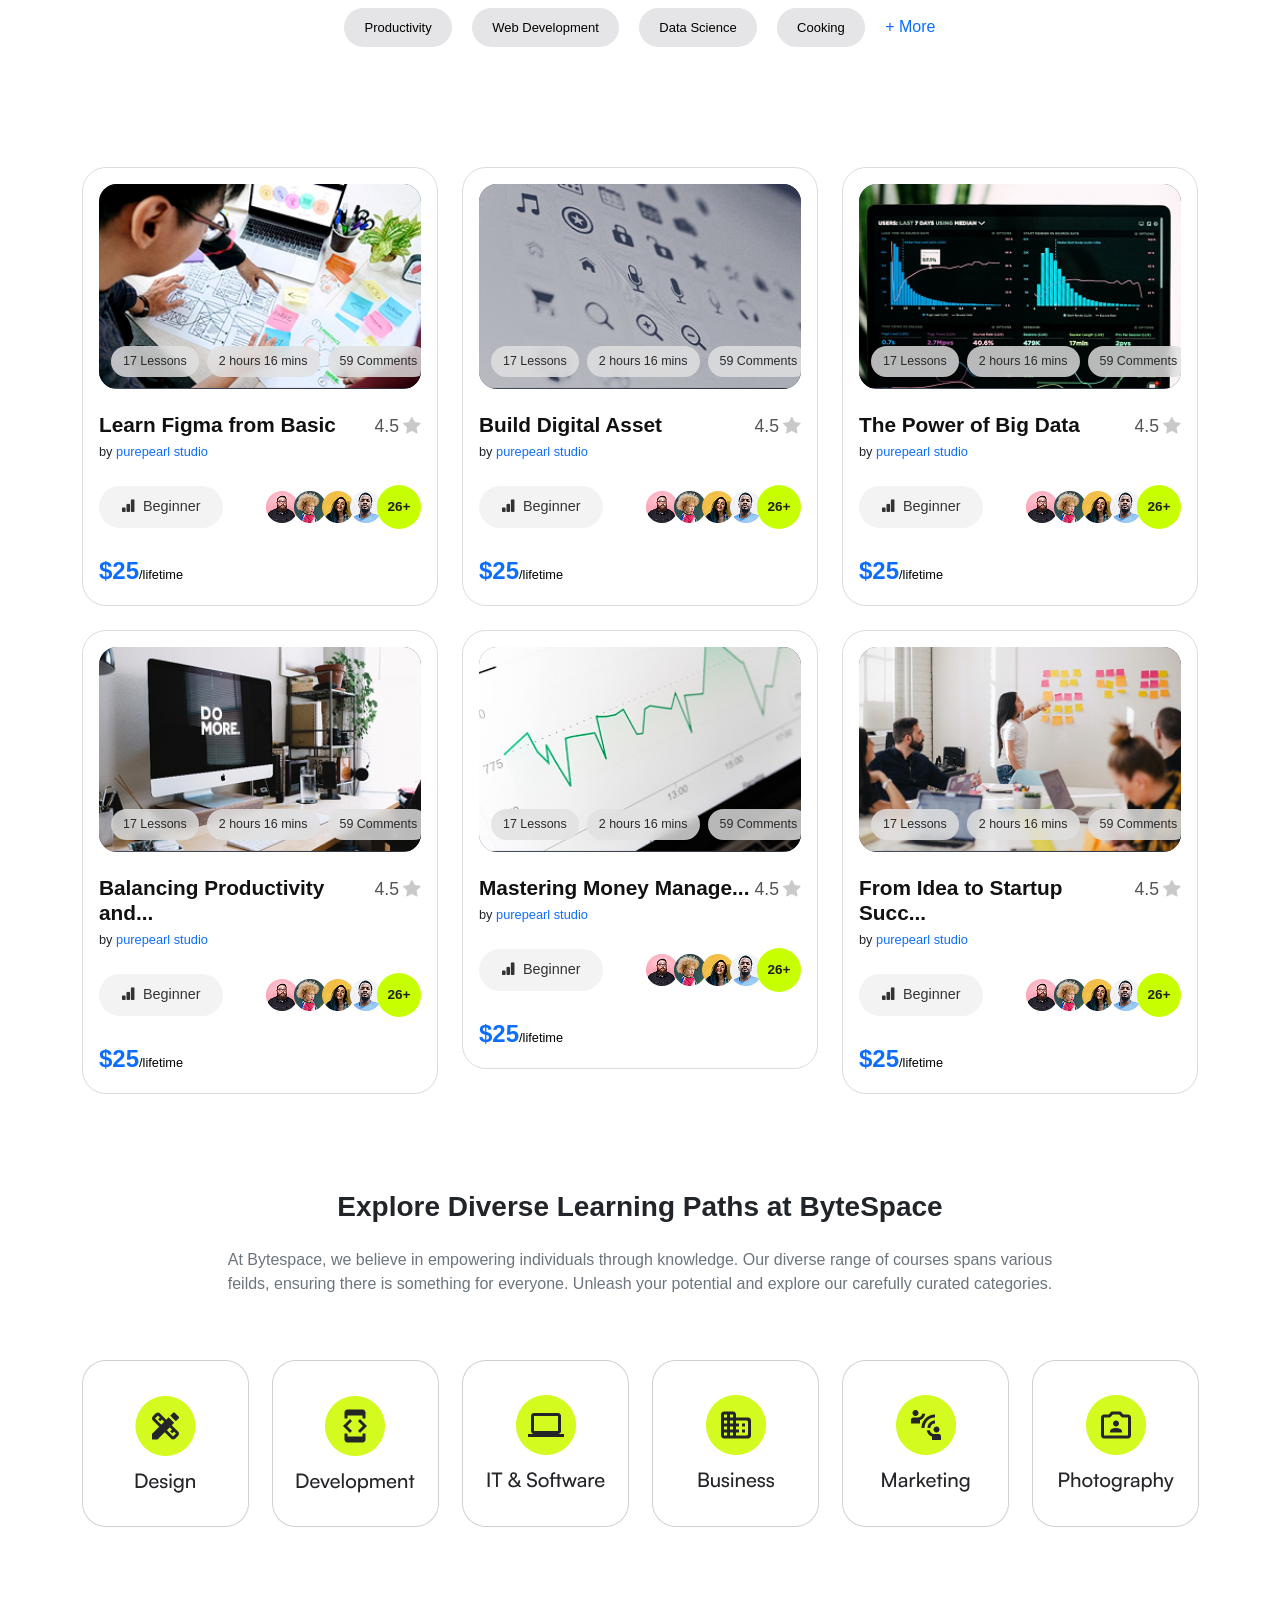
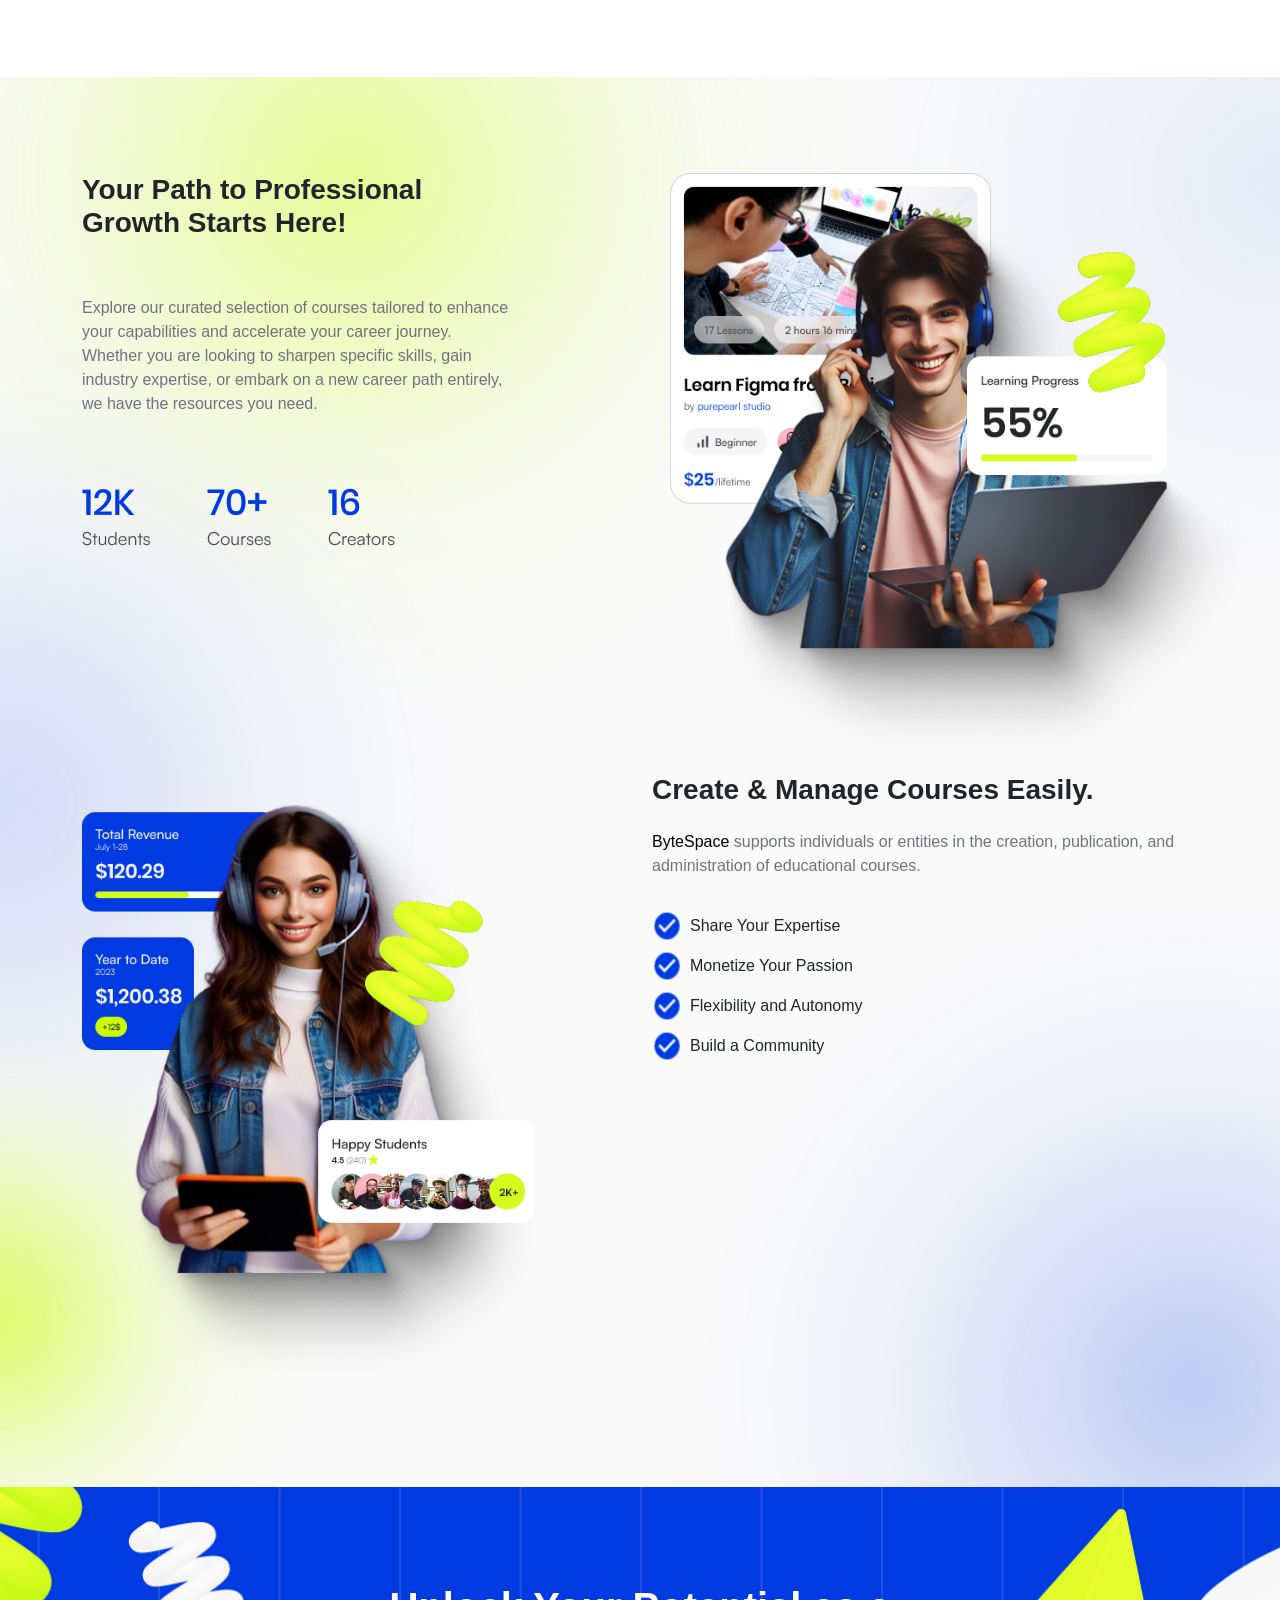
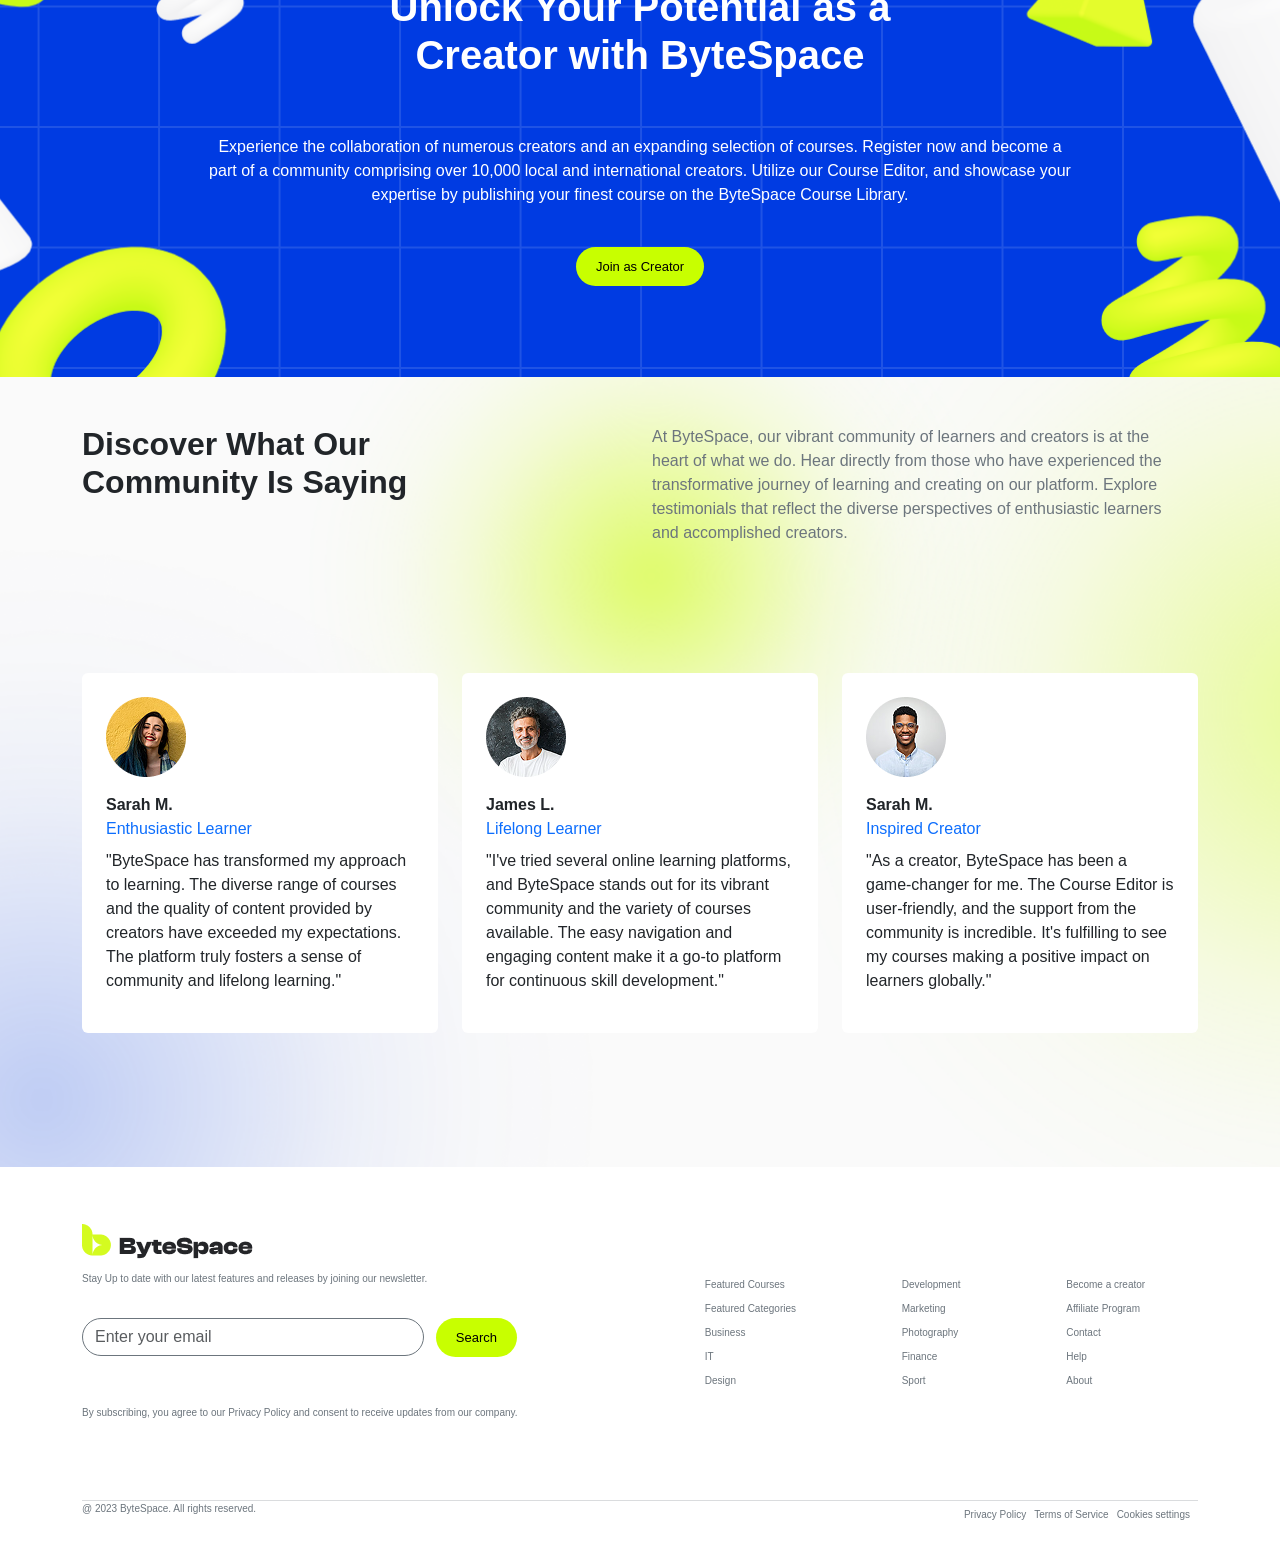
==== commit 3cd65618: "added the login and register pages respectively" ====
--- a/index.html
+++ b/index.html
@@ -25,8 +25,8 @@
       </div>
       <div>
         <ul class="list-unstyled d-flex flex-row justify-content-center pt-2">
-          <li><a class="text-decoration-none text- text-white px-2" href="#">Sign In</a></li>
-          <li><a class="text-decoration-none text-white px-2" href="#">Join Us</a></li>
+          <li><a class="text-decoration-none text- text-white px-2" href="login.html">Sign In</a></li>
+          <li><a class="text-decoration-none text-white px-2" href="register.html">Join Us</a></li>
           <li><a class="text-decoration-none text-white px-2" href="#"><i class="bi bi-bag"></i></a></li>
         </ul>
       </div>
--- a/style.css
+++ b/style.css
@@ -235,15 +235,31 @@
 .canvas-2{
   background-image: url(./images/CTA_Frame_2.png);
   background-size: cover;
+  background-position: center;
+  background-repeat: no-repeat;
   height: 490px;
 }
 
 .clients-opinion-contianer{
   background-image: url(./images/Testimonials_Frame.png);
   background-size: cover;
+  background-position: center;
+  background-repeat: no-repeat;
   height: 790px;
 }
 
 .footer-container {
   height: 400px;
+}
+
+/*#region register */
+
+.register-container {
+  background-image: url(./images/Register-Background.png);
+  background-size: cover;
+  background-repeat: no-repeat;
+}
+
+.register-decoration-image {
+  height: 500px;
 }
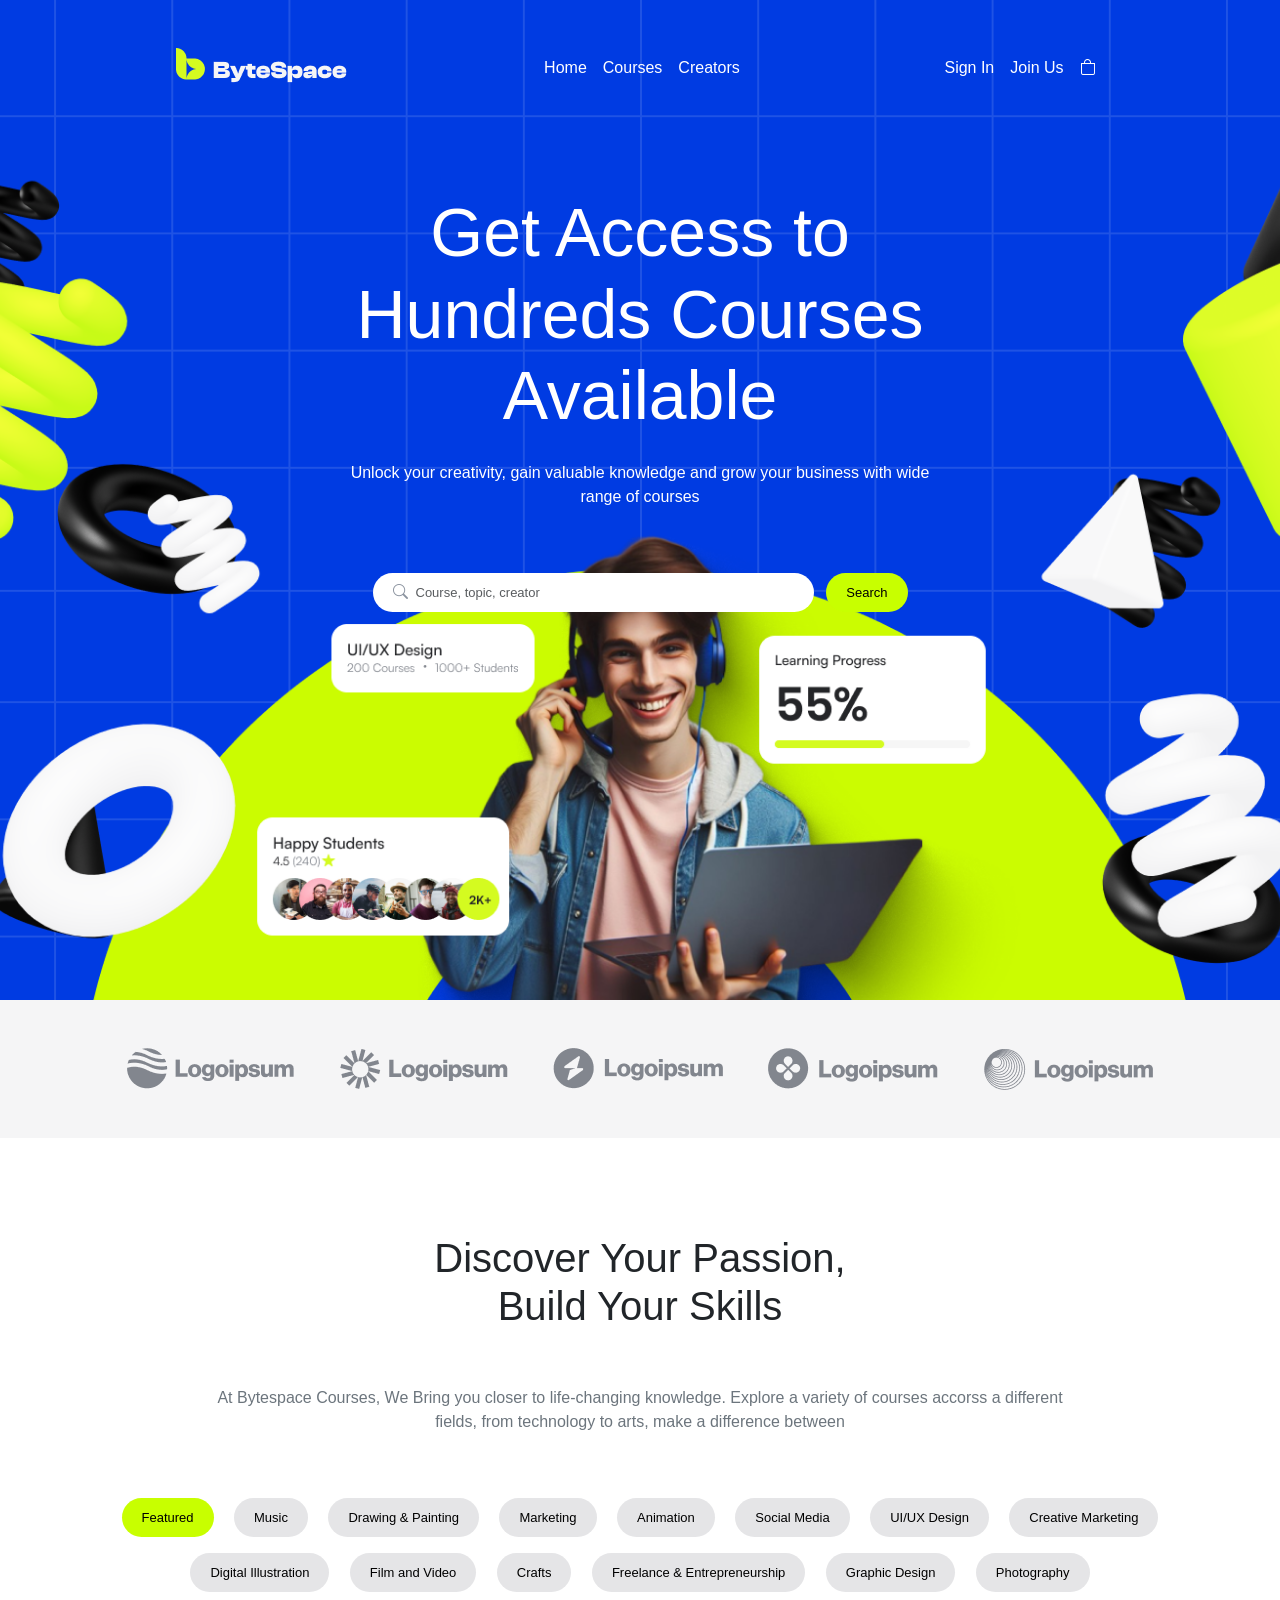
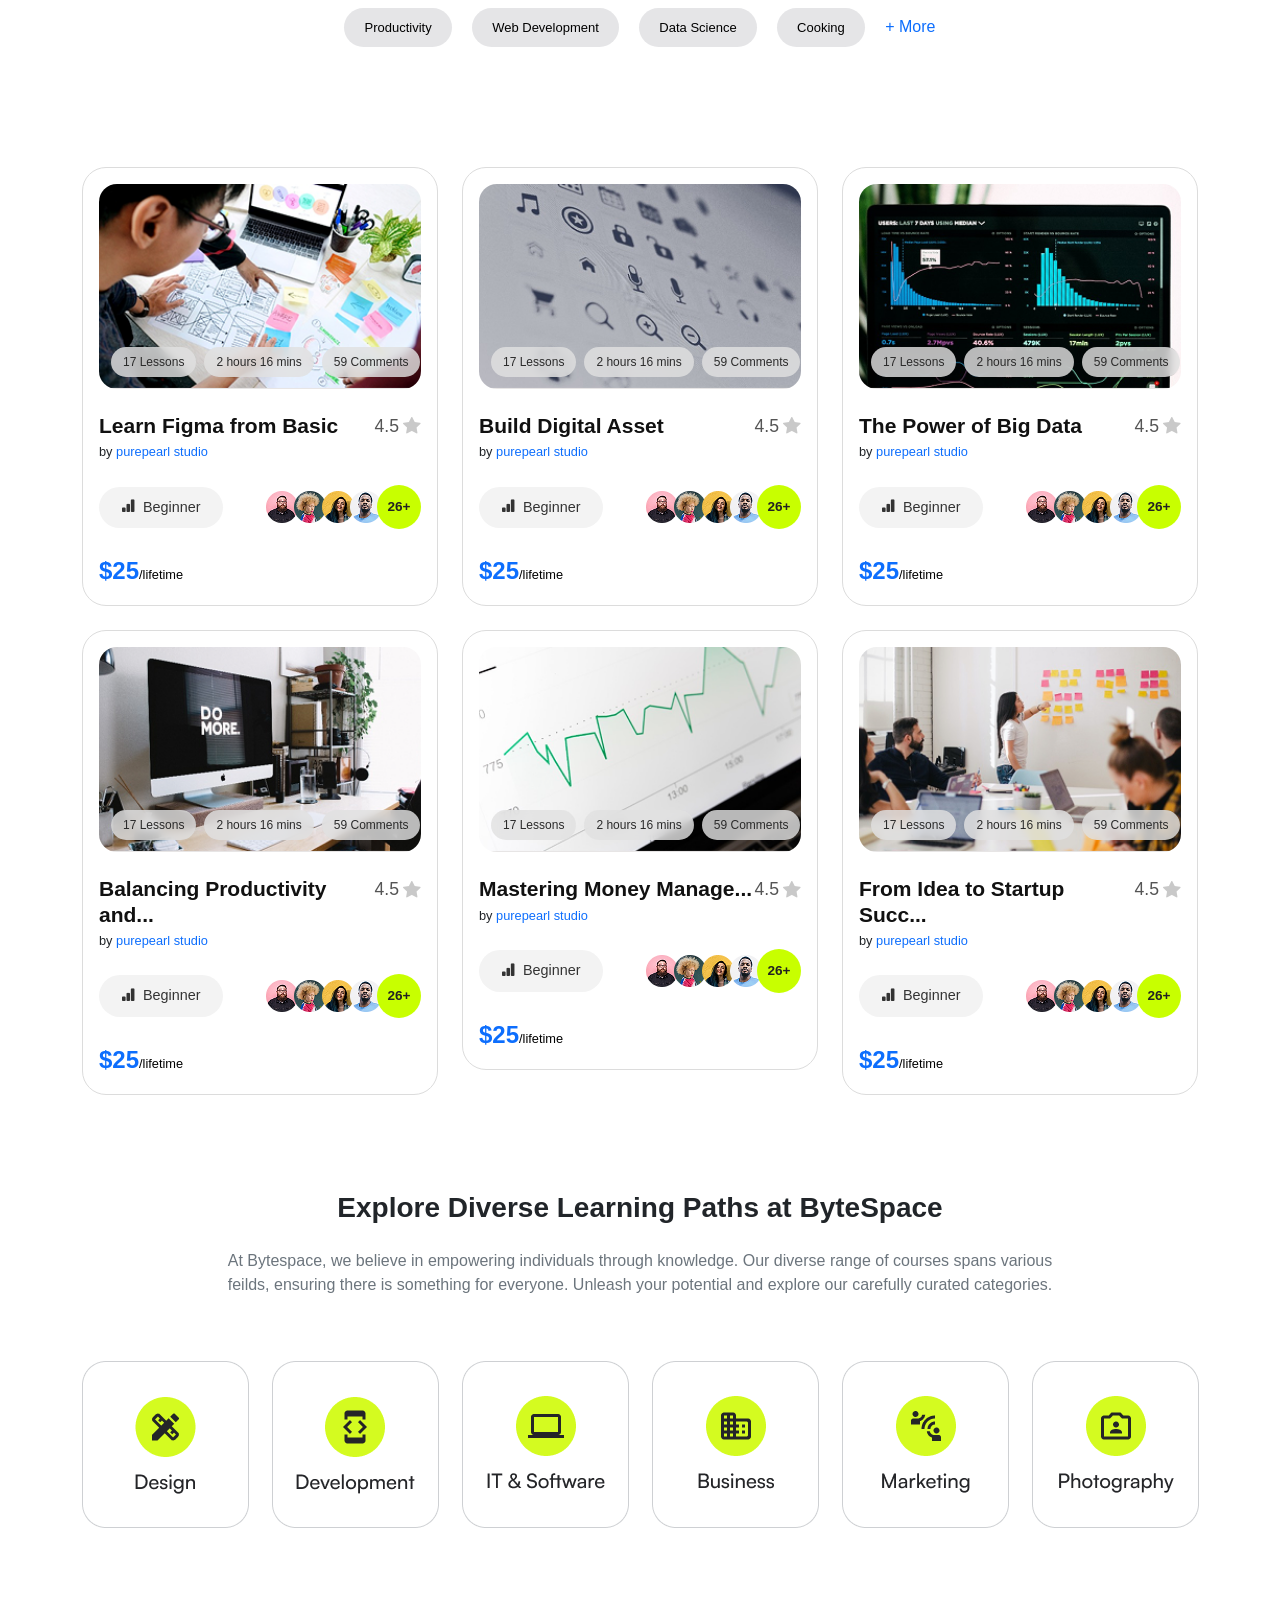
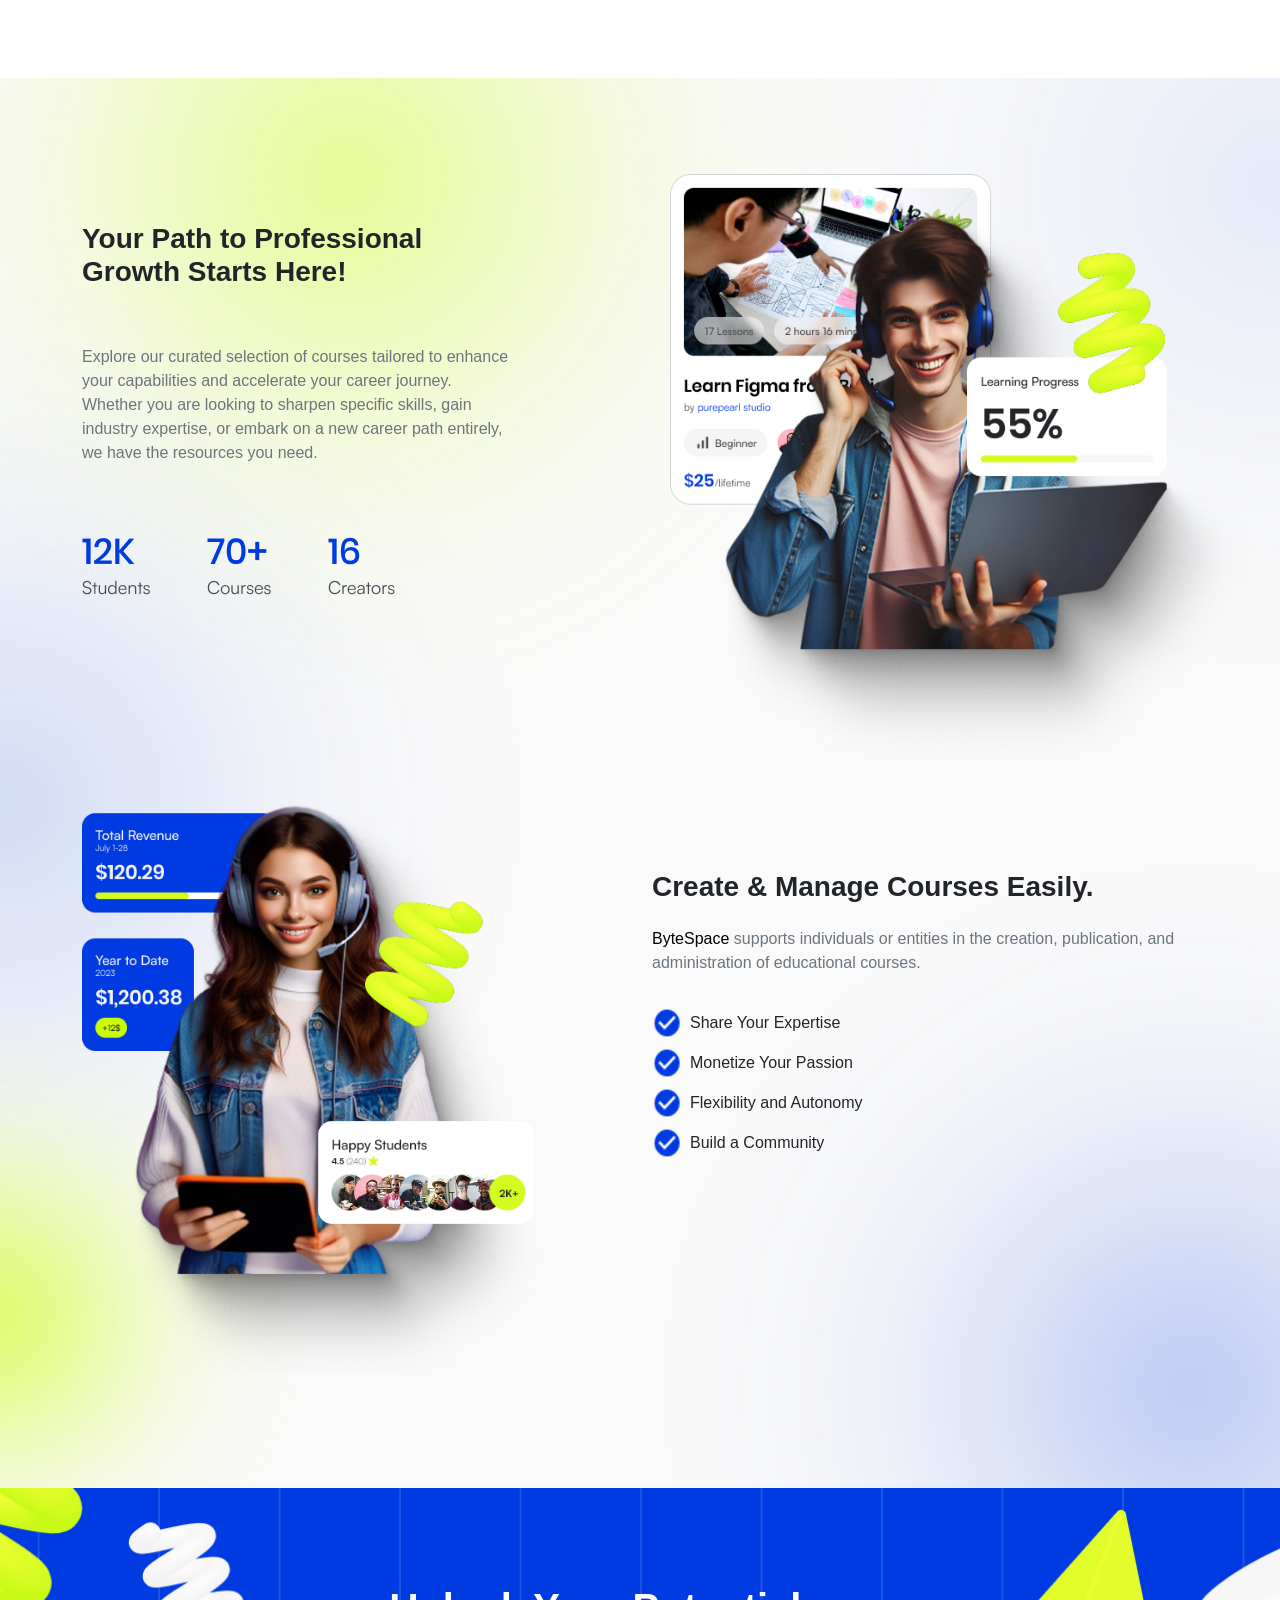
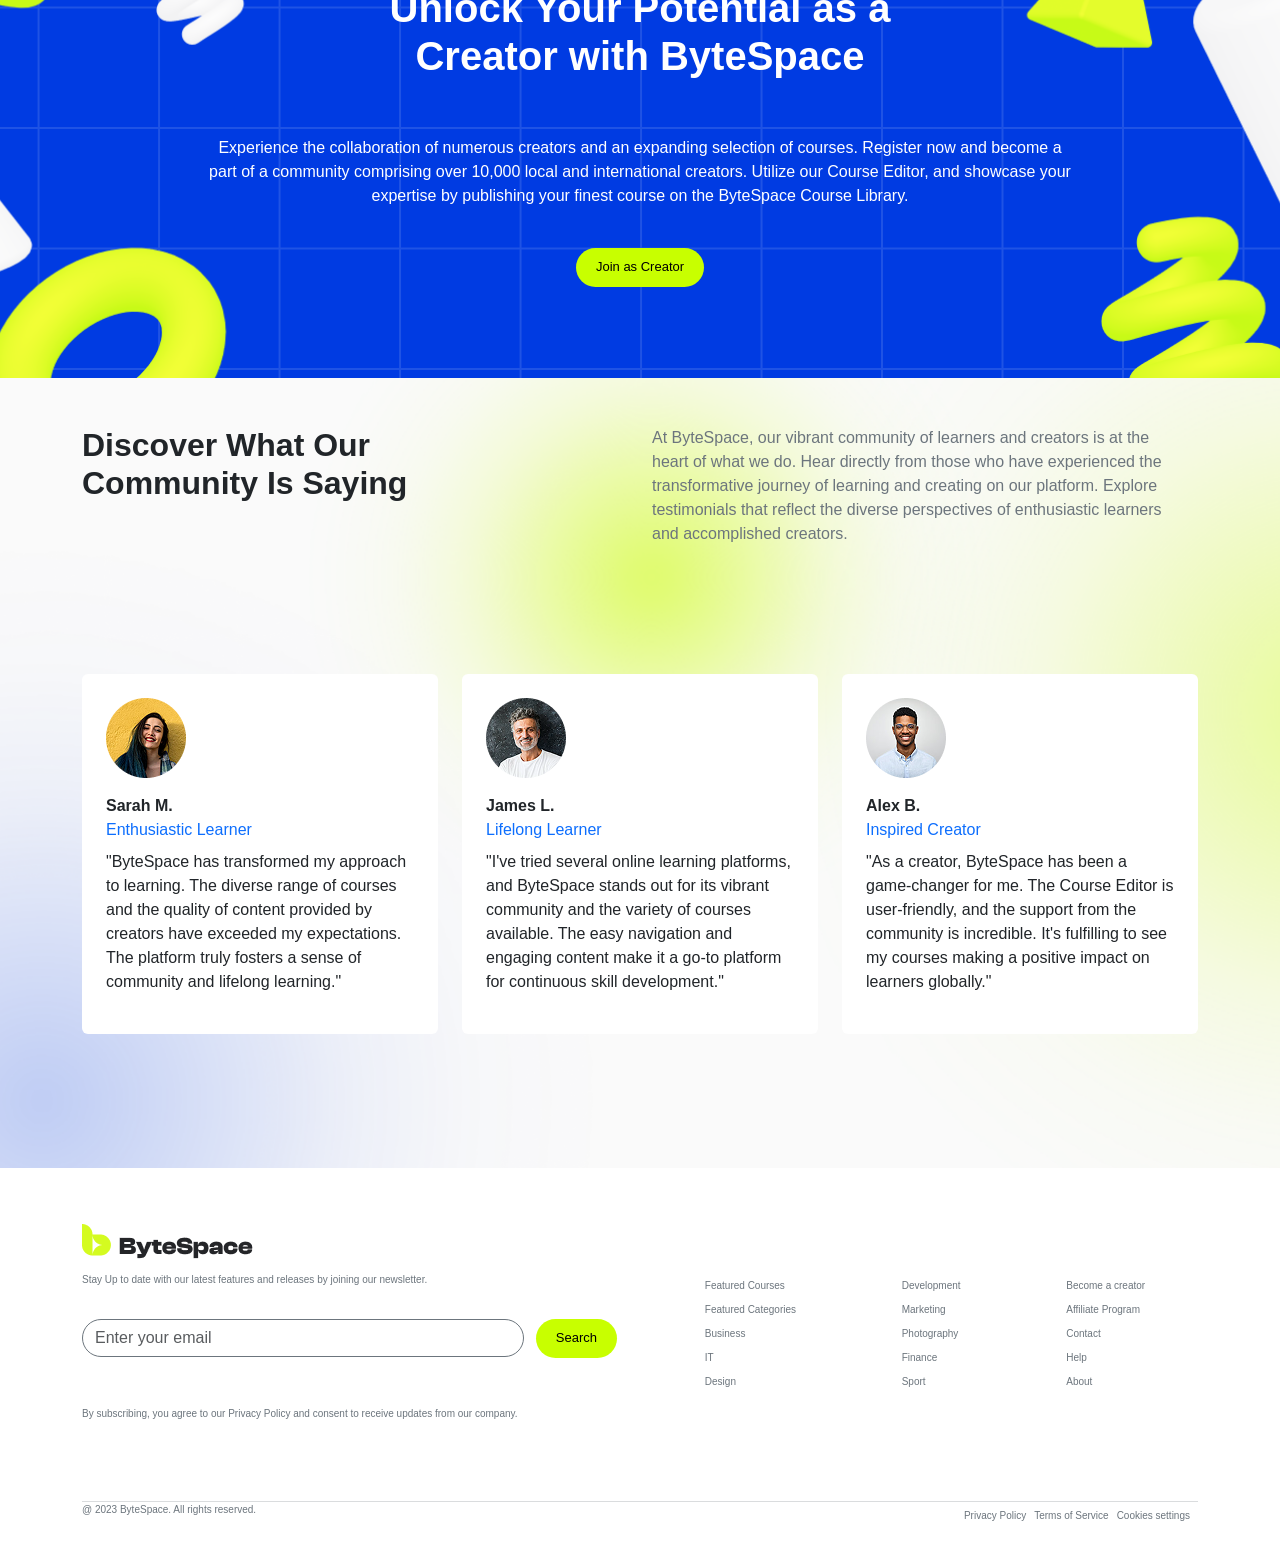
==== commit fe6f817f: "Made some fixes" ====
--- a/index.html
+++ b/index.html
@@ -12,33 +12,33 @@
 </head>
 
 <body>
-  <div class="container-top">
+  <div class="container-top container-fluid">
     <div class="container d-flex flex-row justify-content-around pt-5">
       <div><a href="#" class="text-decoration-none"><img class="m-0" src="./images/Header_Logo.png" alt=""></a>
       </div>
       <div>
         <ul class="list-unstyled d-flex flex-row justify-content-center pt-2">
-          <li><a class="text-decoration-none text- text-white px-2" href="#">Home</a></li>
+          <li><a class="text-decoration-none text-white px-2" href="#">Home</a></li>
           <li><a class="text-decoration-none text-white px-2" href="#">Courses</a></li>
           <li><a class="text-decoration-none text-white px-2" href="#">Creators</a></li>
         </ul>
       </div>
       <div>
         <ul class="list-unstyled d-flex flex-row justify-content-center pt-2">
-          <li><a class="text-decoration-none text- text-white px-2" href="login.html">Sign In</a></li>
+          <li><a class="text-decoration-none text-white px-2" href="login.html">Sign In</a></li>
           <li><a class="text-decoration-none text-white px-2" href="register.html">Join Us</a></li>
           <li><a class="text-decoration-none text-white px-2" href="#"><i class="bi bi-bag"></i></a></li>
         </ul>
       </div>
 
     </div>
-    <div class="container-fluid w-50 text-center pt-5">
+    <div class="container w-50 text-center pt-5">
       <h1 class="text-white pt-5 font-size-68">Get Access to Hundreds Courses Available</h1>
       <p class="text-white pt-3">Unlock your creativity, gain valuable knowledge and grow your business with wide
         range of courses</p>
     </div>
-    <div class="container-fluid w-100 d-flex flex-row justify-content-center pt-5">
-      <div class="search-container w-100 text-center">
+    <div class="container-fluid d-flex flex-row justify-content-center ">
+      <div class="search-container pt-5 w-100 text-center">
         <div class="search-box">
           <i class="bi bi-search search-icon"></i>
 
@@ -52,9 +52,8 @@
     </div>
   </div>
 
-  <div class="container-fluid logos-background">
-
-    <div class="container d-flex flex-row justify-content-evenly py-5 px-5">
+  <div class="logos-background">
+    <div class="container d-flex flex-row justify-content-evenly py-5">
       <a href="#"><img src="./images/logoipsum1.png" alt=""></a>
       <a href="#"><img src="./images/logoipsum2.png" alt=""></a>
       <a href="#"><img src="./images/logoipsum3.png" alt=""></a>
@@ -325,10 +324,10 @@
 
   </div>
 
-  <div class="adv_container ">
+  <div class="adv-container">
     <div class="container pt-5">
       <div class="row pt-5">
-        <div class="col-6">
+        <div class="col-6 pt-5">
           <h3 class="fw-bold">Your Path to Professional <br> Growth Starts Here!</h3>
           <p class="pt-5 text-secondary">Explore our curated selection of courses tailored to enhance <br> your
             capabilities and accelerate your career journey. <br> Whether you are looking to sharpen specific skills,
@@ -338,8 +337,8 @@
         </div>
         <div class="col-6"><img src="./images/adv_image_1.png" alt="boy image" height="600px"></div>
         <div class="col-6"><img src="./images/adv_image_2.png" alt="girl image" height="600px"></div>
-        <div class="col-6">
-          <h3 class="fw-bold">Create & Manage Courses Easily.</h3>
+        <div class="col-6 pt-5">
+          <h3 class="fw-bold pt-5">Create & Manage Courses Easily.</h3>
           <p class="text-secondary pt-3"><span class="text-black">ByteSpace</span> supports individuals or entities in
             the creation, publication, and administration of educational courses. </p>
           <ul class="list-unstyled pt-3">
@@ -413,7 +412,7 @@
         <div class="col-4 py-3">
           <div class="bg-white flex-column p-4 border-1 border-white rounded">
             <img src="./images/alexB.png" alt="avatar">
-            <p class="fw-bold pt-3 m-0">Sarah M.</p>
+            <p class="fw-bold pt-3 m-0">Alex B.</p>
             <p class="m-0 p-0 text-primary">Inspired Creator</p>
             <p class="mt-2">"As a creator, ByteSpace has been a game-changer for me. The Course Editor is user-friendly,
               and the support from the community is incredible. It's fulfilling to see my courses making a positive
--- a/style.css
+++ b/style.css
@@ -32,7 +32,7 @@
   justify-content: center;
   gap: 12px;
   width: 100%;
-  max-width: 435px;
+  max-width: 535px;
 }
 
 .search-box {
@@ -113,8 +113,6 @@
   height: 205px;
   border-radius: 18px;
   overflow: hidden;
-  background: linear-gradient(135deg, #5b6b8c, #2b2f3a);
-
 }
 
 .course-thumb img {
@@ -136,14 +134,14 @@
   background: rgba(225, 225, 225, .82);
   backdrop-filter: blur(4px);
   color: #2b2b2b;
-  font-size: .78rem;
+  font-size: 12px;
   padding: 6px 12px;
   border-radius: 999px;
   white-space: nowrap;
 }
 
 .course-title {
-  font-size: 1.3rem;
+  font-size: 21px;
   font-weight: 700;
   color: #111;
   margin: 0;
@@ -223,7 +221,7 @@
   color: var(--muted);
 }
 
-.adv_container{
+.adv-container{
   height: 1410px;
   margin-top: 150px;
   background-image: url("./images/adv_background.png");
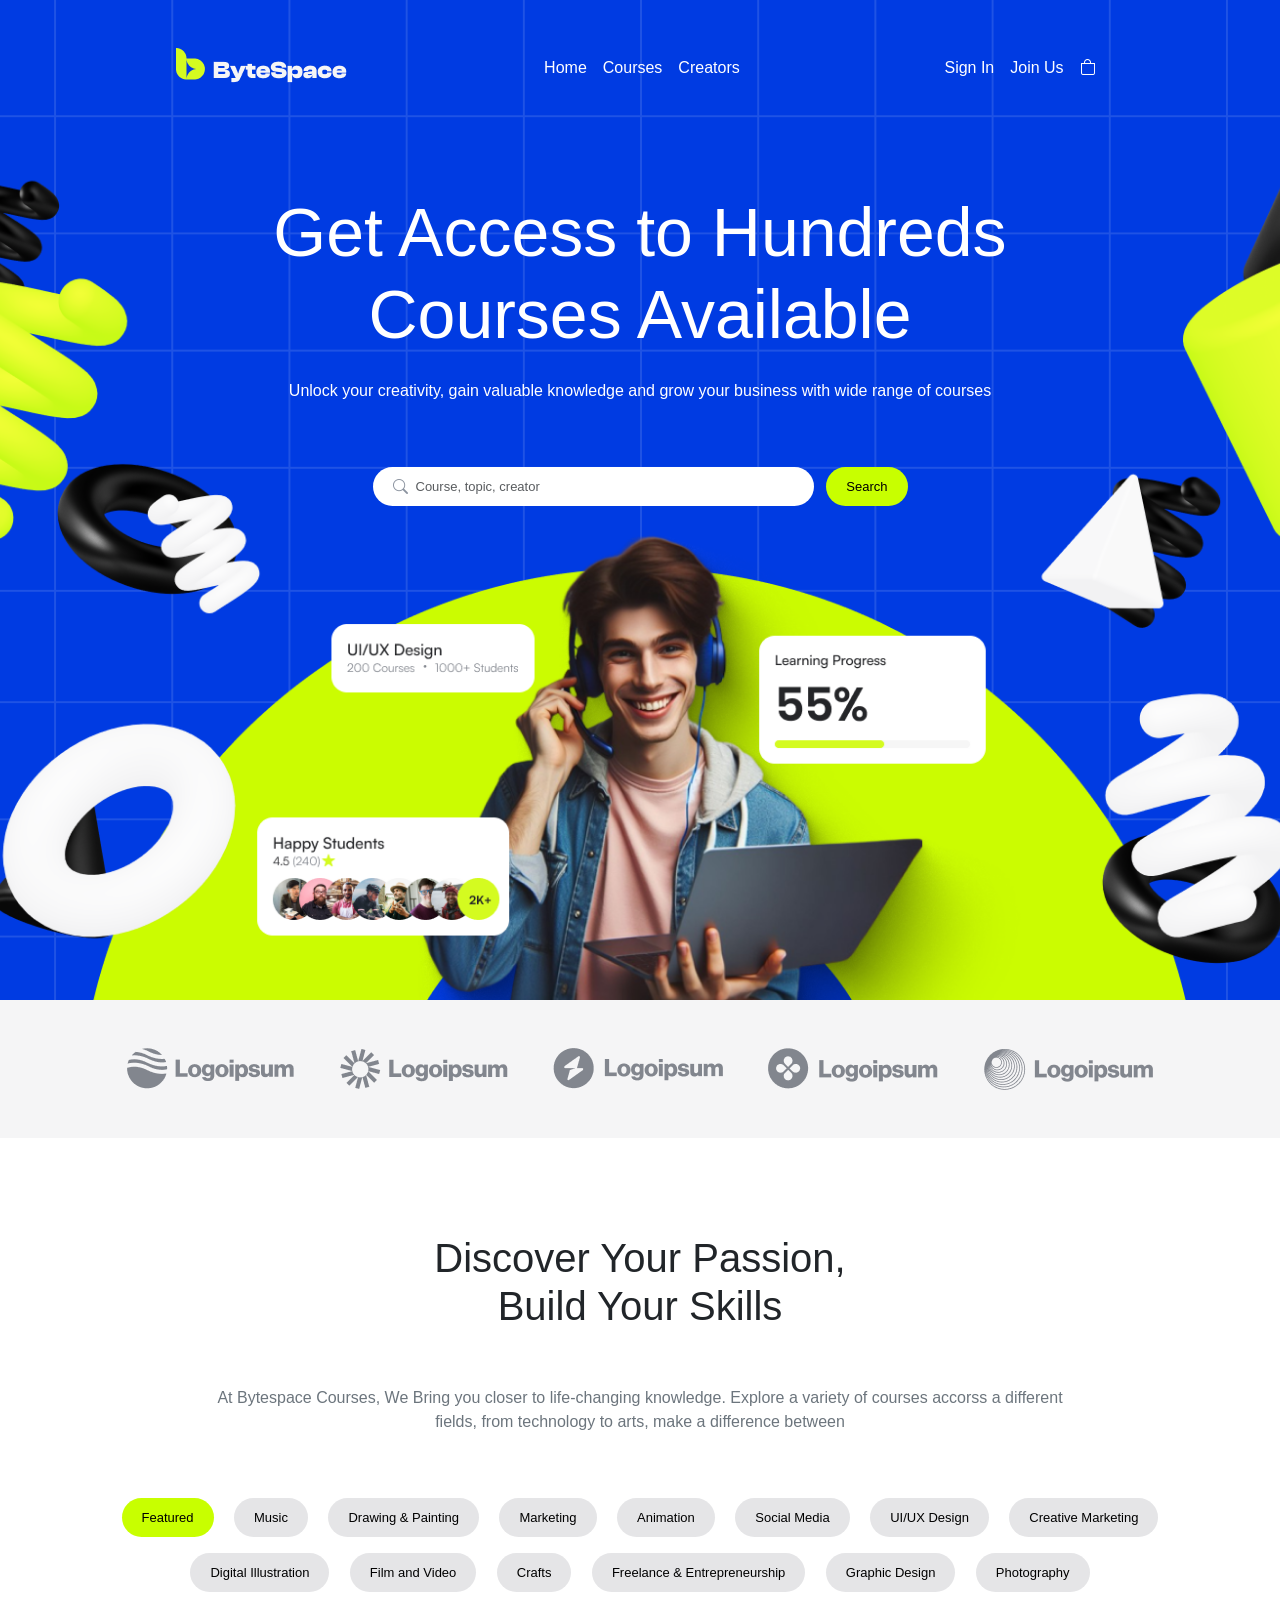
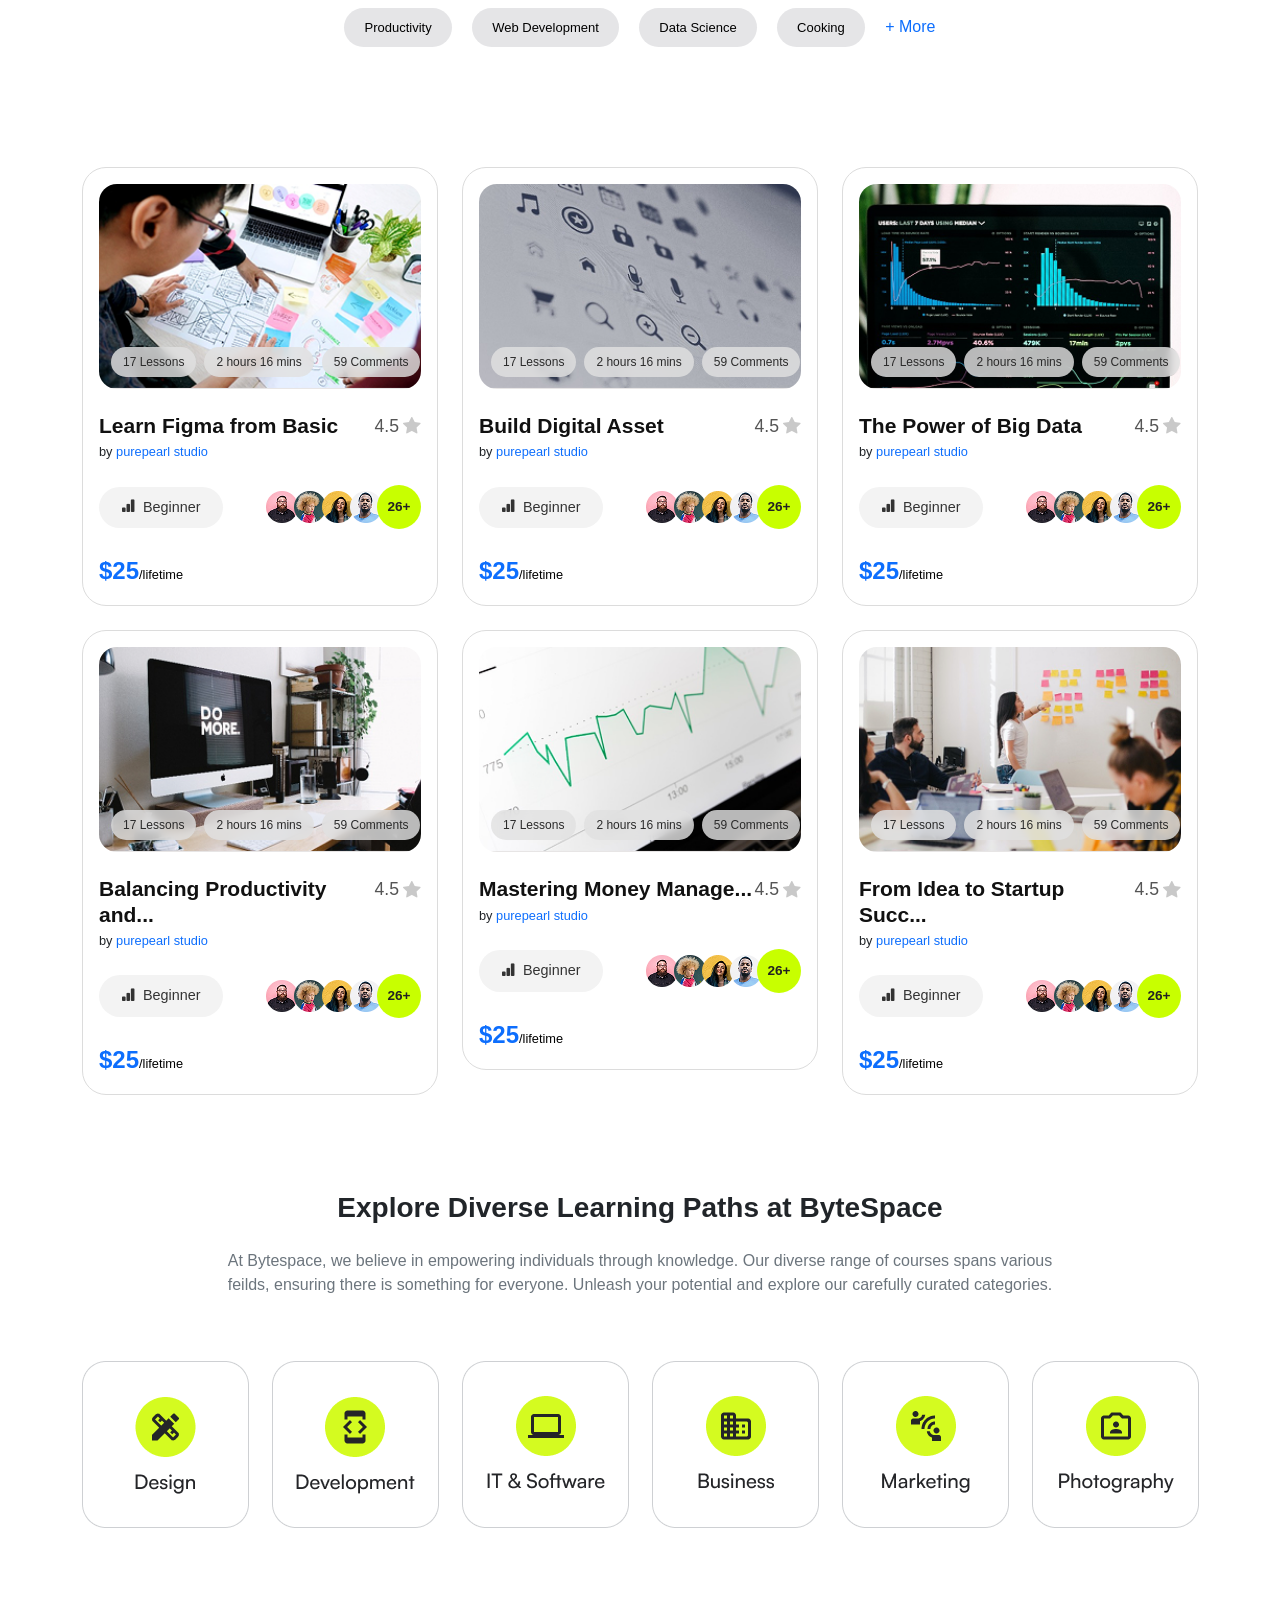
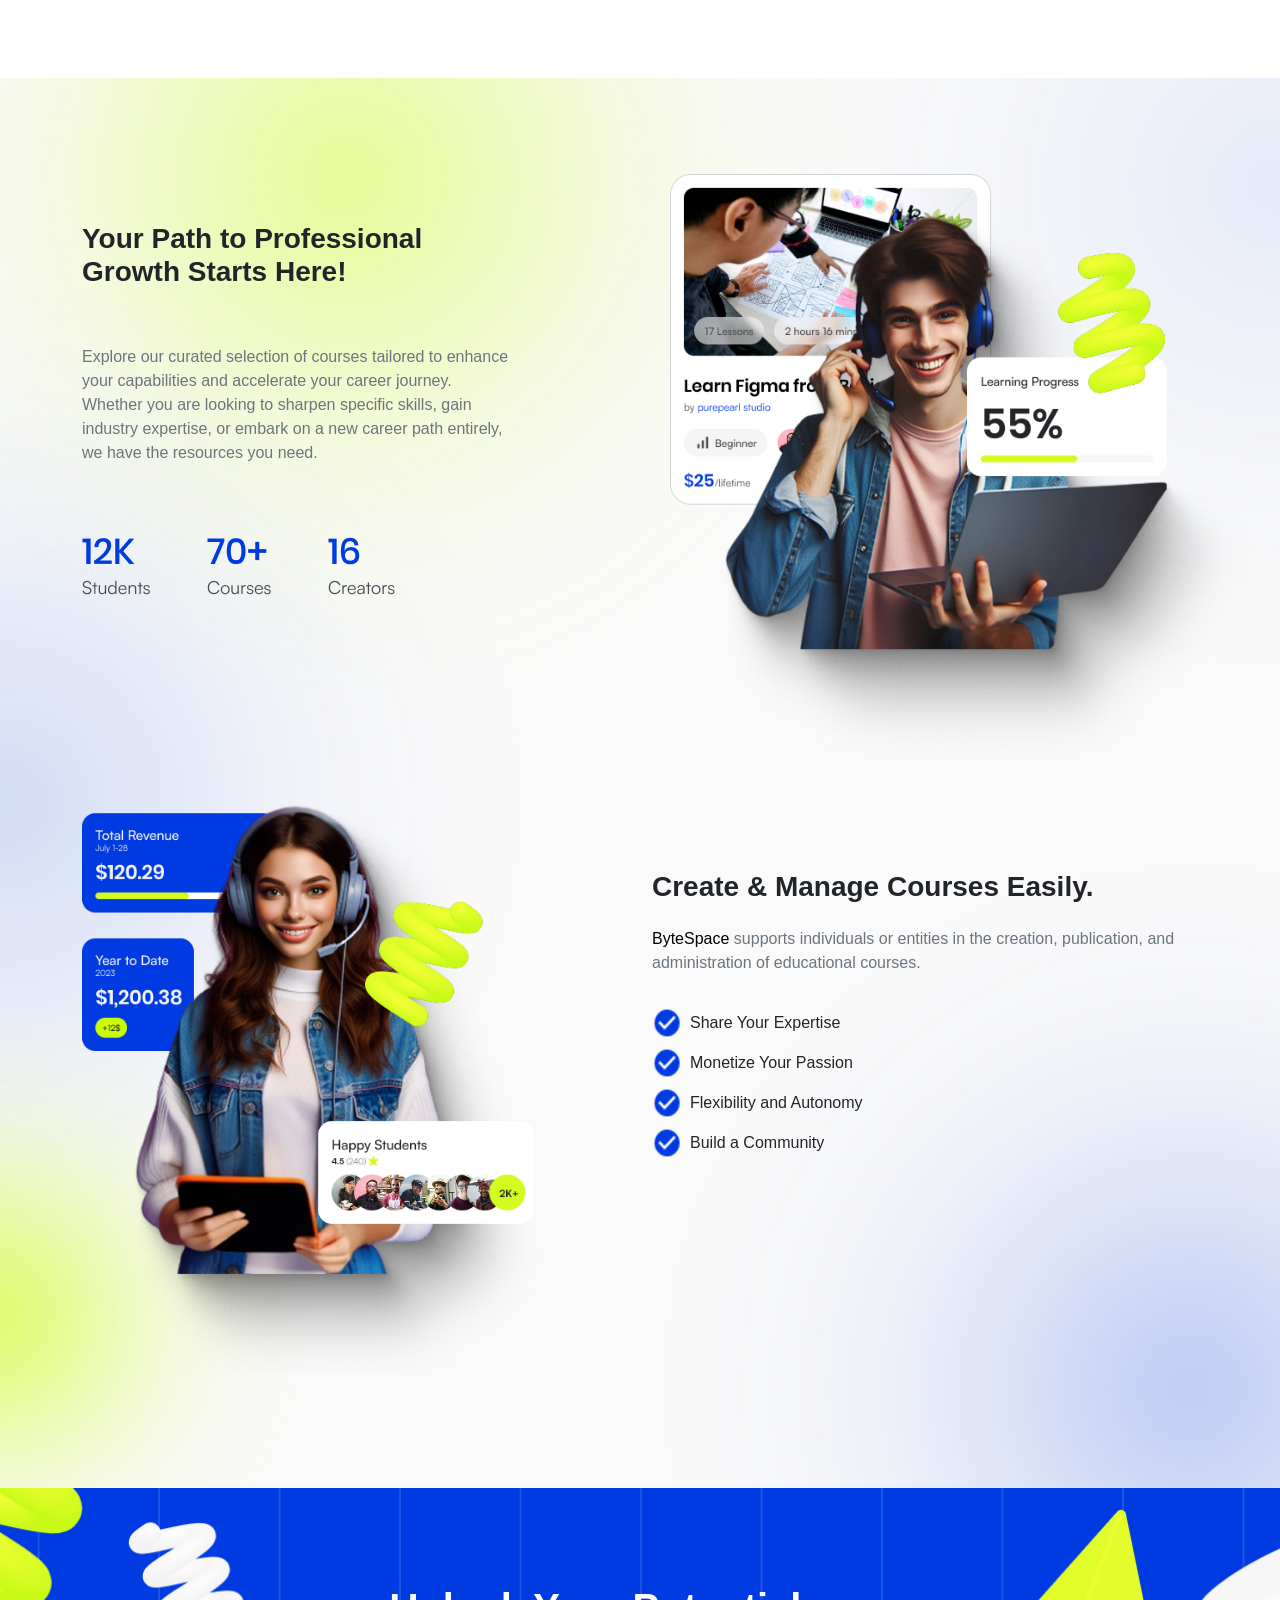
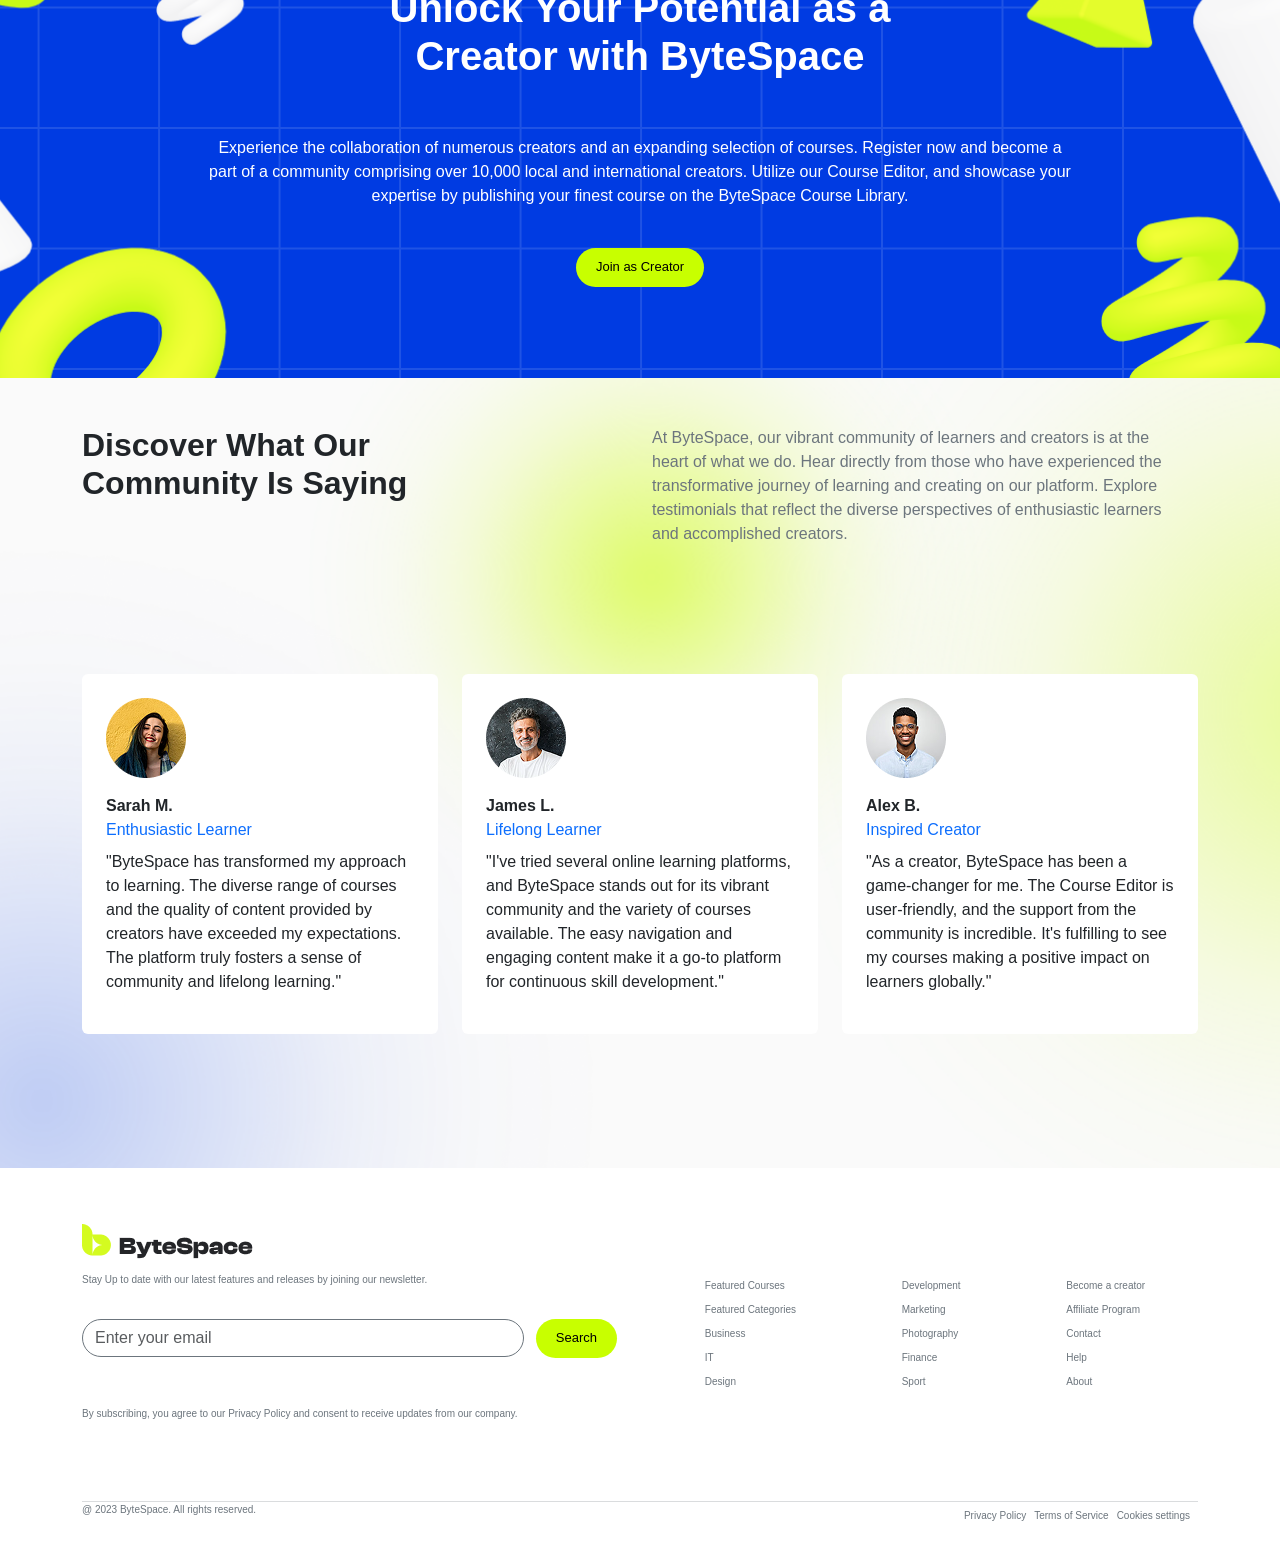
==== commit 1fe4a283: "corrected the caption on top most canvas" ====
--- a/index.html
+++ b/index.html
@@ -32,8 +32,8 @@
       </div>
 
     </div>
-    <div class="container w-50 text-center pt-5">
-      <h1 class="text-white pt-5 font-size-68">Get Access to Hundreds Courses Available</h1>
+    <div class="container text-center pt-5">
+      <h1 class="text-white pt-5 font-size-68">Get Access to Hundreds <br>Courses Available</h1>
       <p class="text-white pt-3">Unlock your creativity, gain valuable knowledge and grow your business with wide
         range of courses</p>
     </div>
